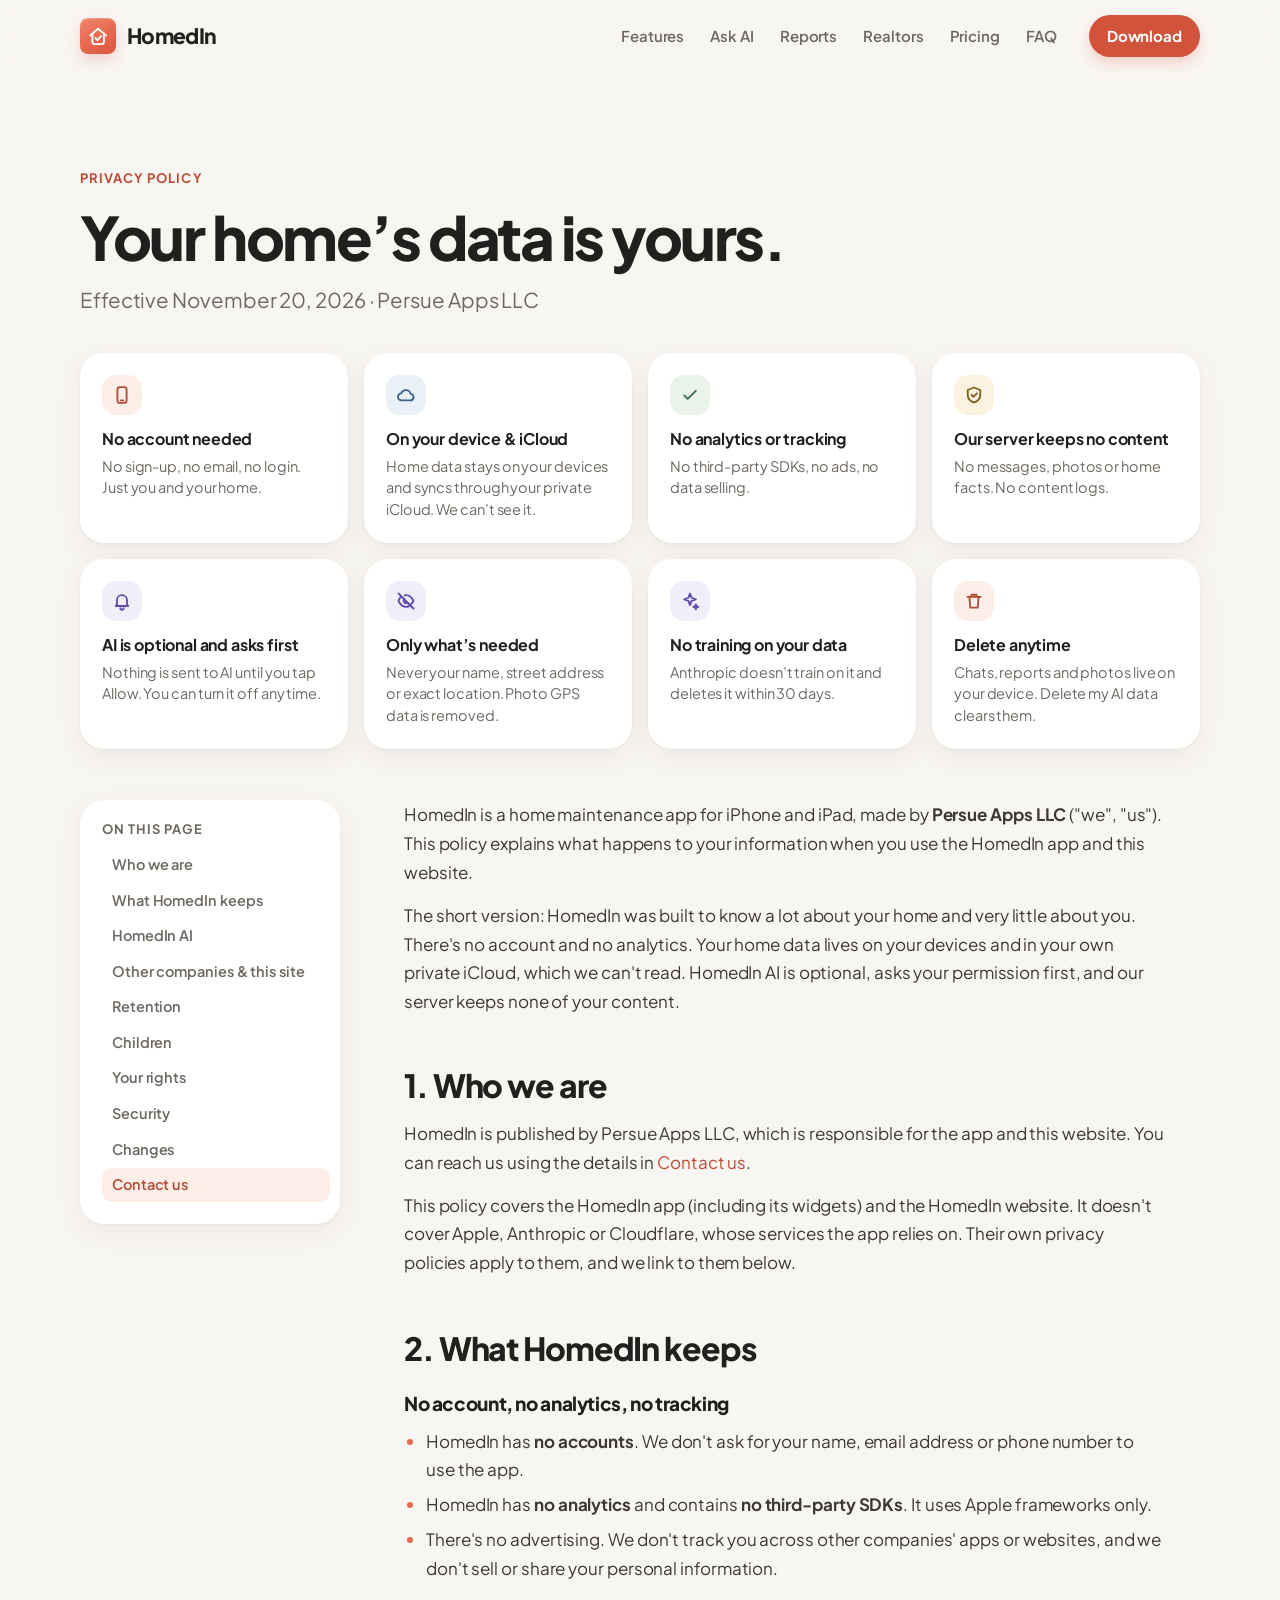
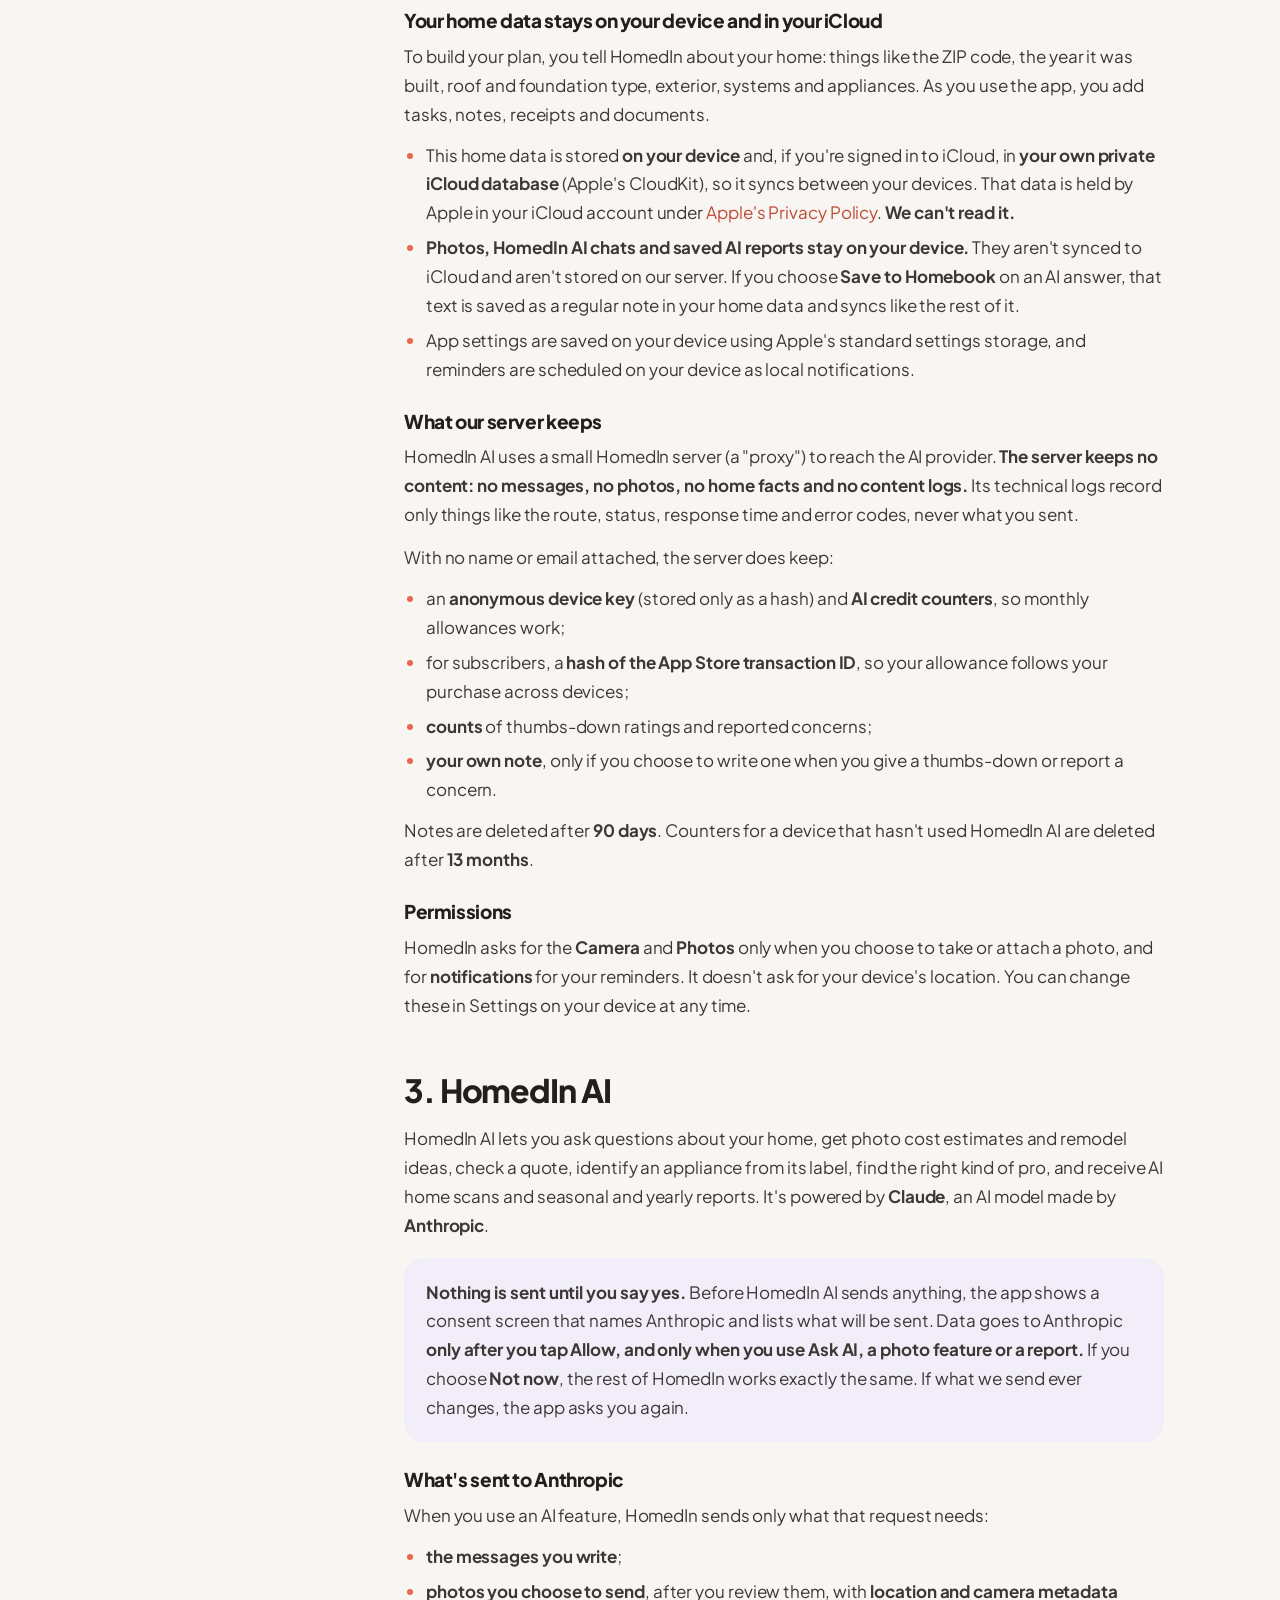
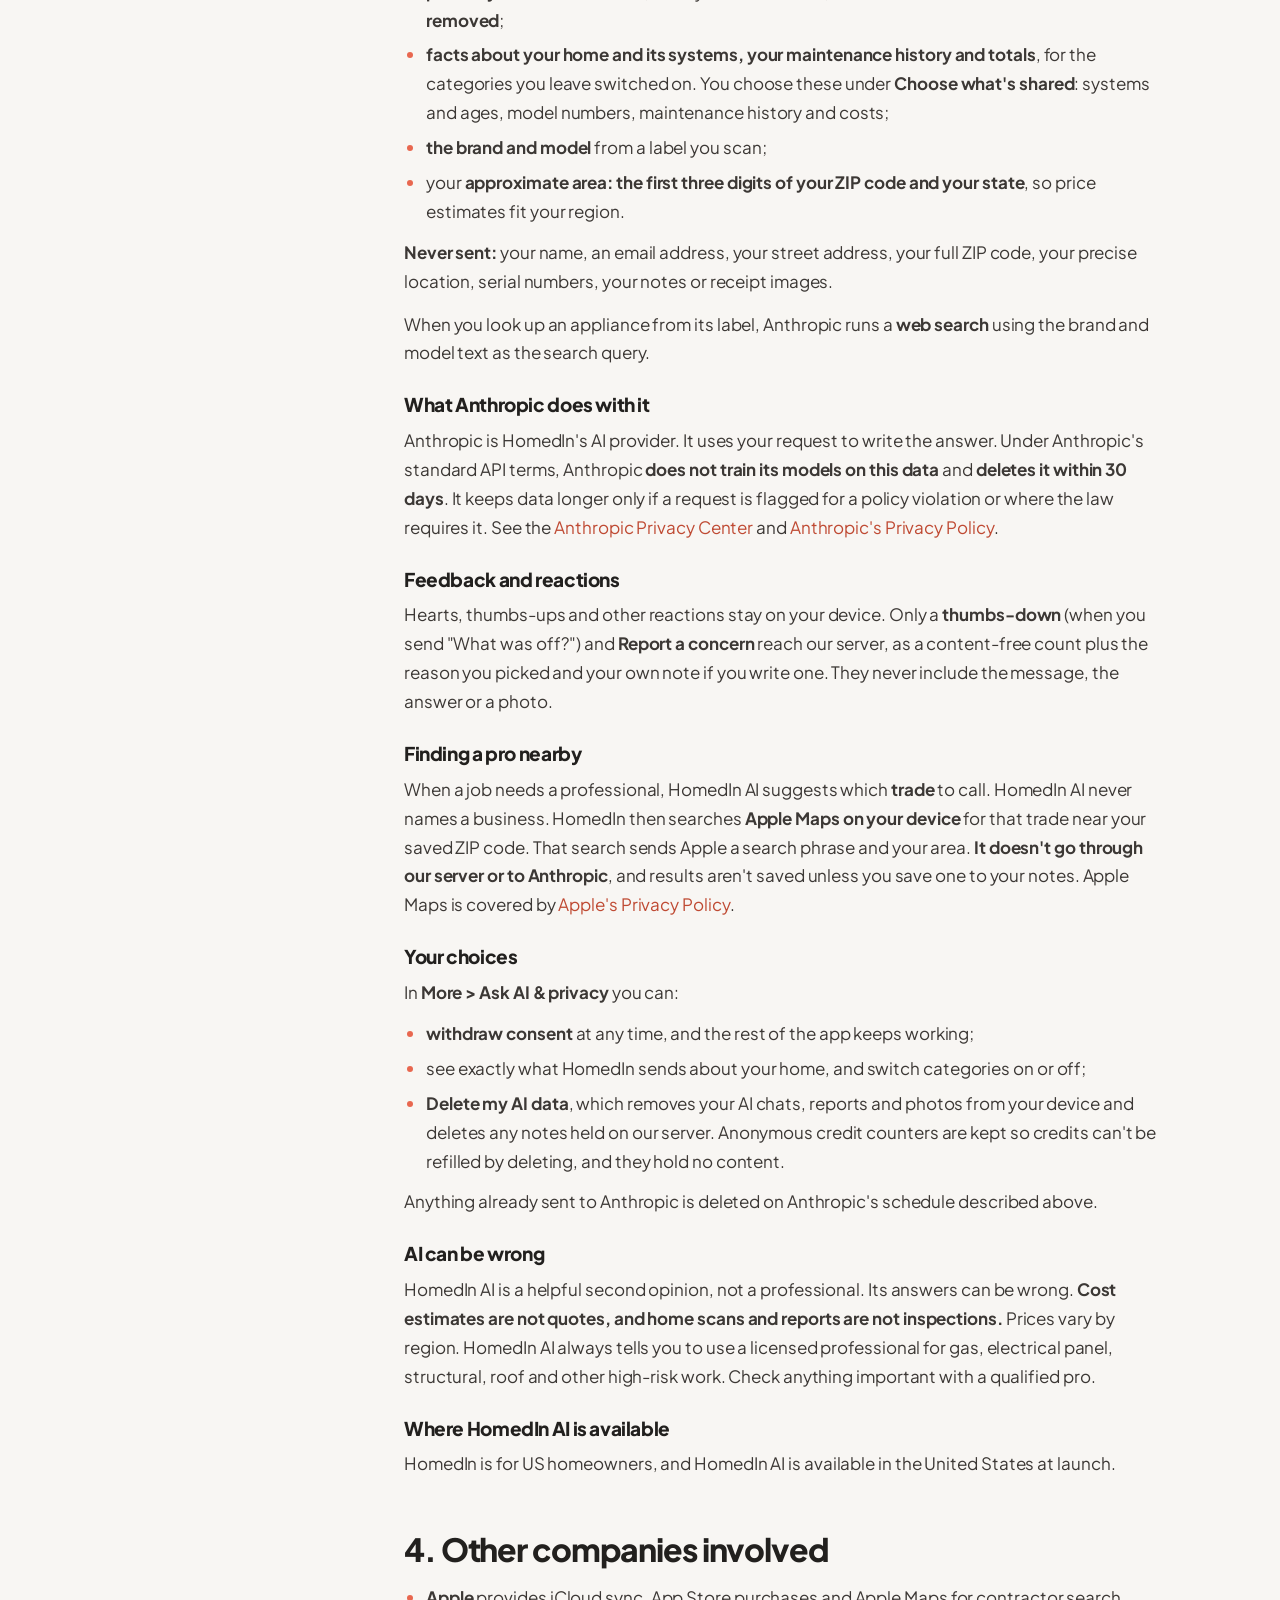
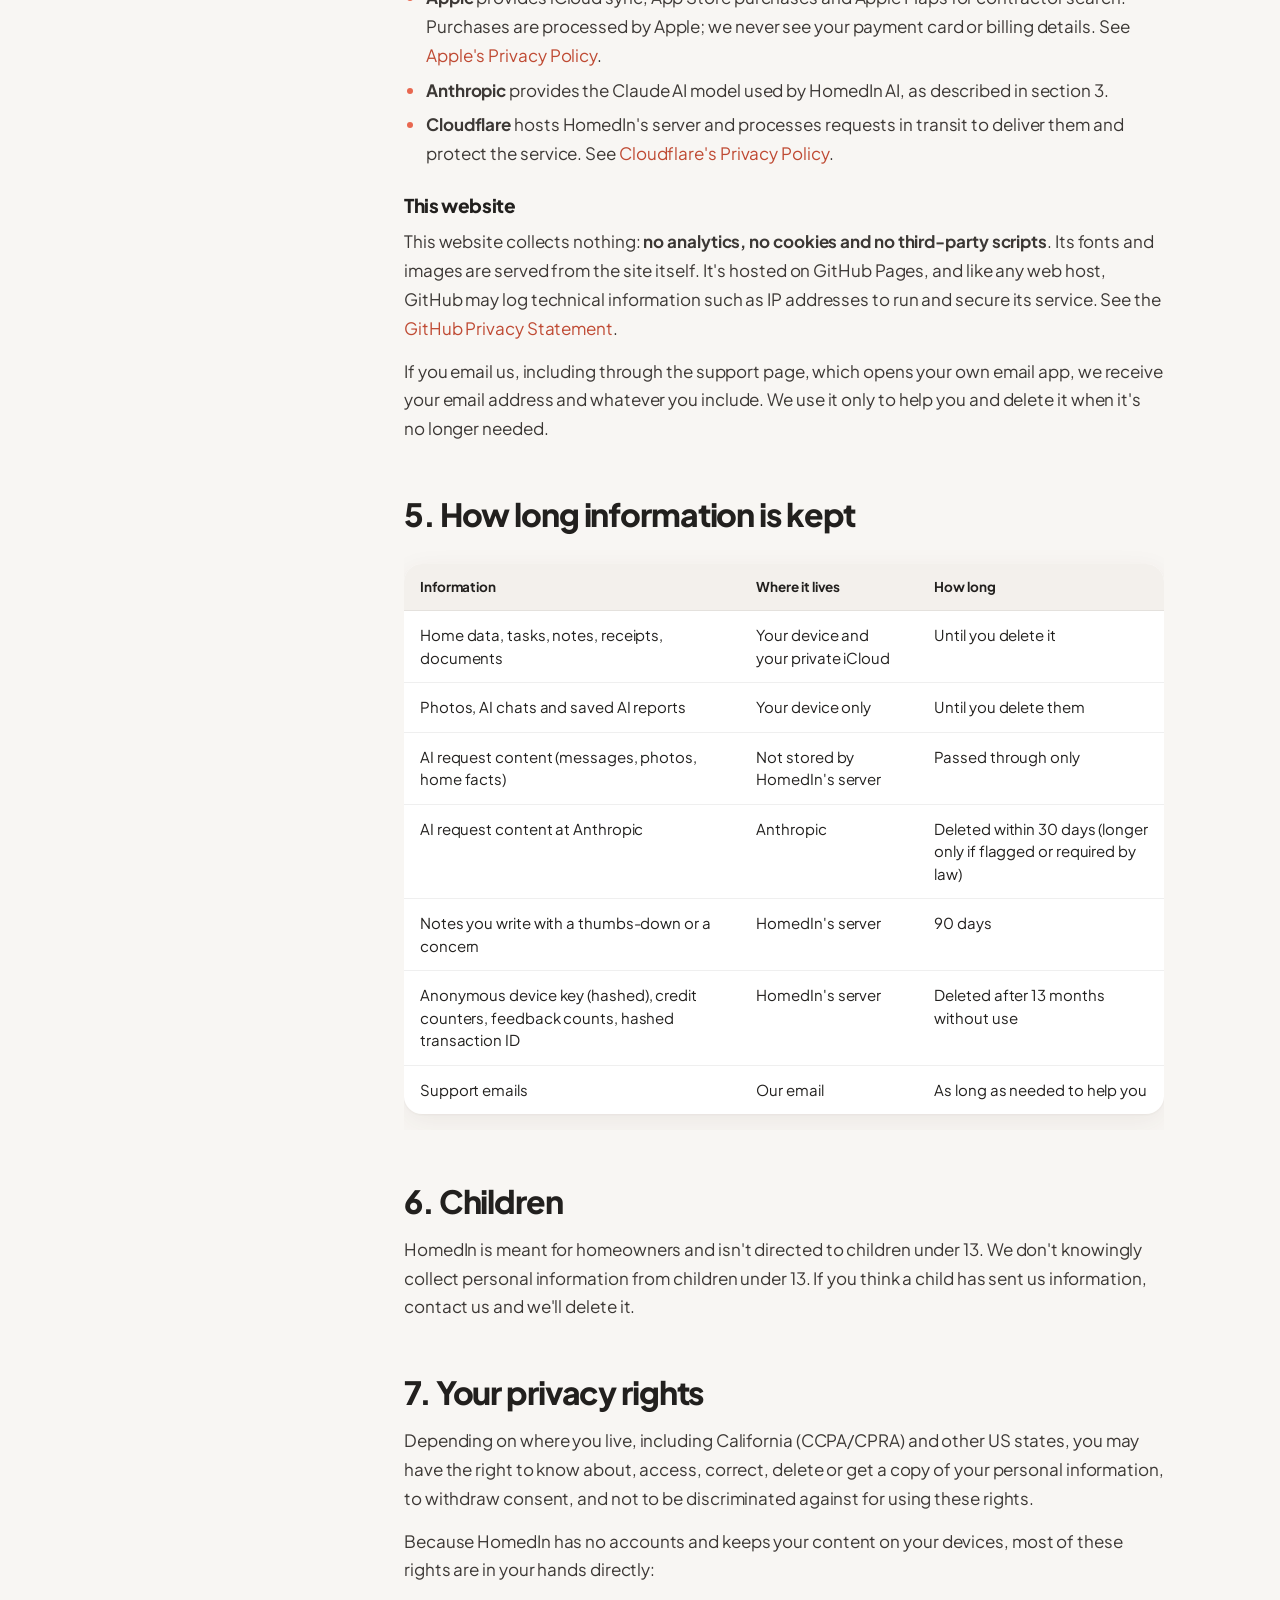
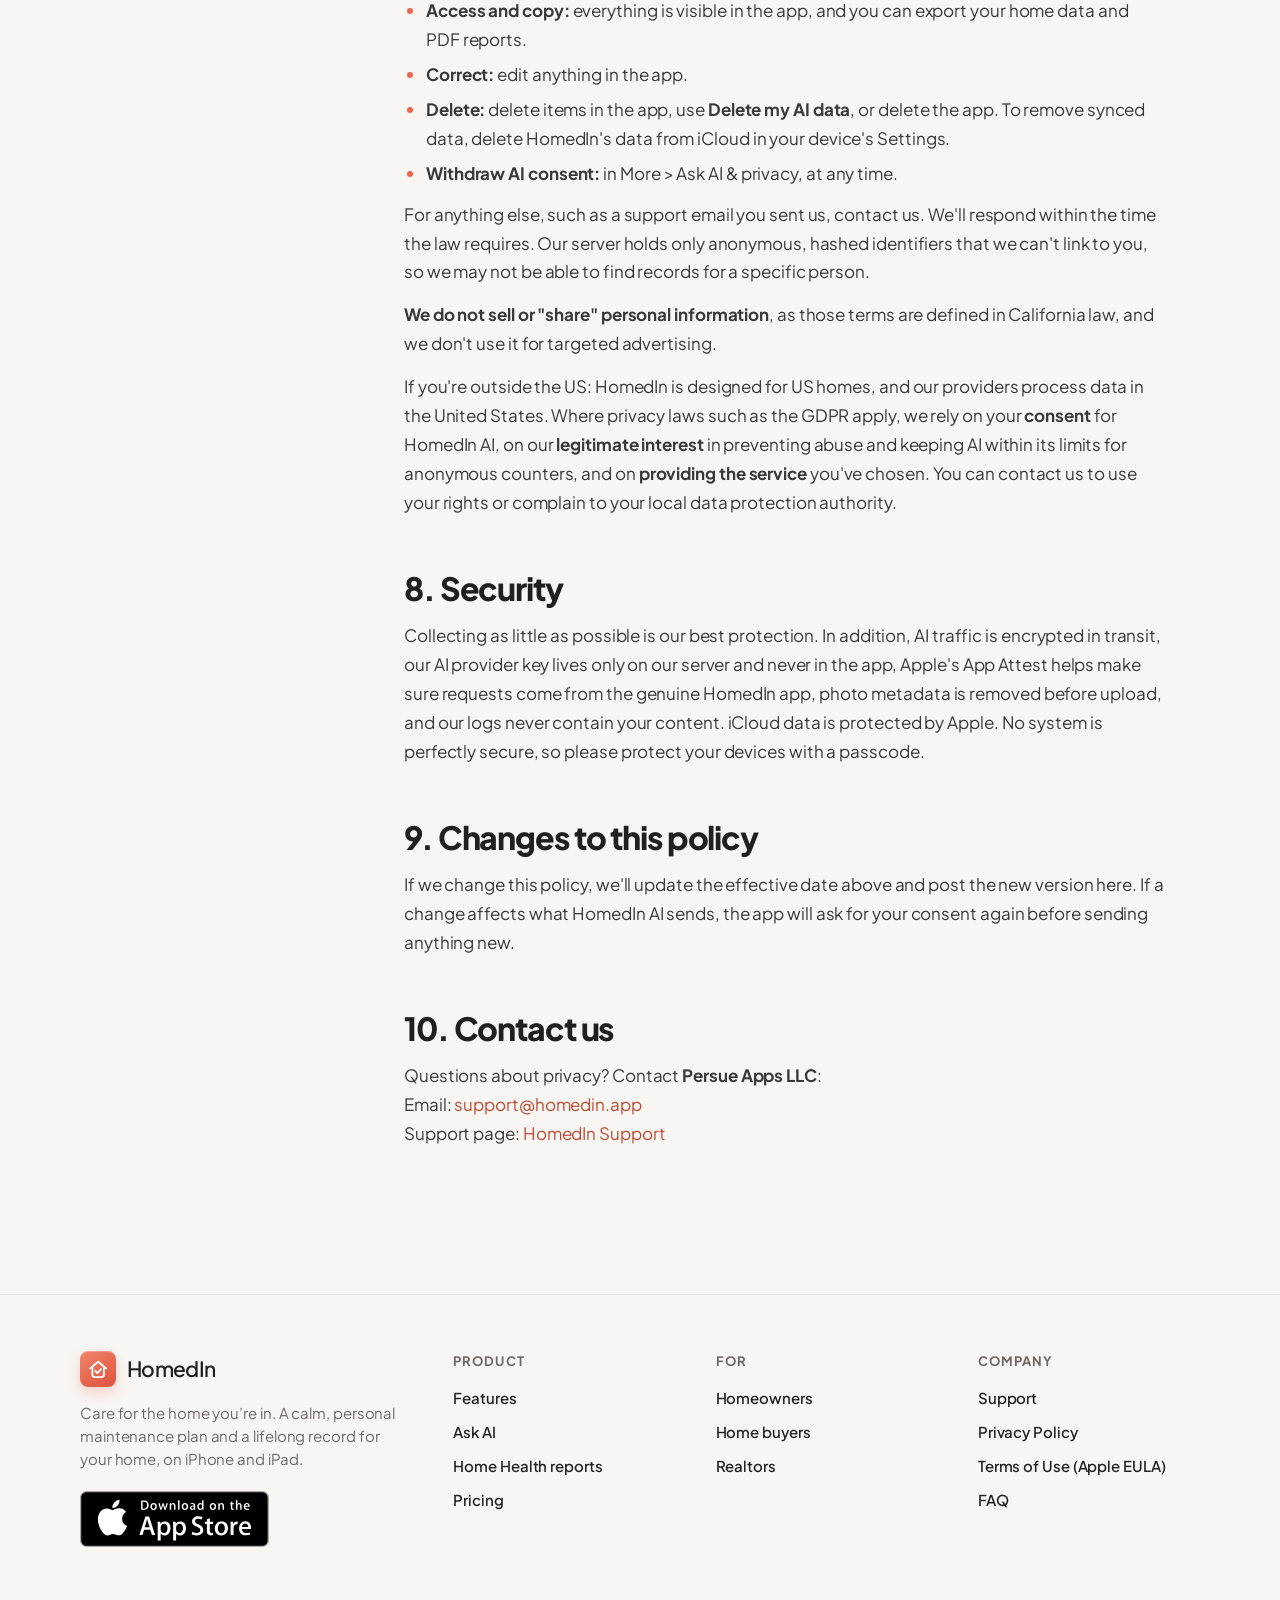
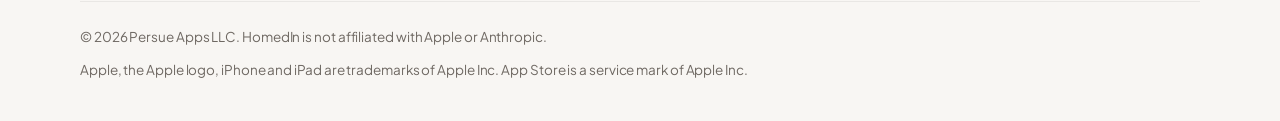
==== privacy.html @ 8551c562 "HomedIn marketing website: landing, realtors, support, privacy policy" ====
<!doctype html>
<html lang="en" class="no-js">
<head>
<meta charset="utf-8">
<meta name="viewport" content="width=device-width, initial-scale=1">
<title>Privacy Policy · HomedIn</title>
<meta name="description" content="How HomedIn handles your data: no account, no ads or tracking, home data on your device and your private iCloud, and an optional AI assistant that asks first.">
<link rel="canonical" href="https://ncorse-create.github.io/homedin-website/privacy.html">
<meta name="theme-color" content="#F8F6F3">
<meta name="apple-itunes-app" content="app-id=6762814321">
<meta property="og:type" content="website">
<meta property="og:site_name" content="HomedIn">
<meta property="og:title" content="Privacy Policy · HomedIn">
<meta property="og:description" content="How HomedIn handles your data: no account, no ads or tracking, home data on your device and your private iCloud, and an optional AI assistant that asks first.">
<meta property="og:url" content="https://ncorse-create.github.io/homedin-website/privacy.html">
<meta property="og:image" content="https://ncorse-create.github.io/homedin-website/assets/img/og-image.png">
<meta property="og:image:width" content="1200">
<meta property="og:image:height" content="630">
<meta property="og:image:alt" content="HomedIn app screens on iPhone next to a warm brick home">
<meta name="twitter:card" content="summary_large_image">
<meta name="twitter:title" content="Privacy Policy · HomedIn">
<meta name="twitter:description" content="How HomedIn handles your data: no account, no ads or tracking, home data on your device and your private iCloud, and an optional AI assistant that asks first.">
<meta name="twitter:image" content="https://ncorse-create.github.io/homedin-website/assets/img/og-image.png">
<link rel="icon" href="assets/img/favicon.svg" type="image/svg+xml">
<link rel="icon" href="assets/img/favicon-32.png" sizes="32x32" type="image/png">
<link rel="apple-touch-icon" href="assets/img/apple-touch-icon.png">
<link rel="preload" href="assets/fonts/PlusJakartaSans-var.woff2" as="font" type="font/woff2" crossorigin>
<link rel="stylesheet" href="assets/css/site.css">

</head>
<body>
<a class="skip" href="#main">Skip to content</a>
<header class="nav">
  <div class="wrap">
    <a class="brand" href="index.html" aria-label="HomedIn home"><span class="appicon"><svg viewBox="0 0 24 24" fill="none" stroke="currentColor" stroke-width="2" stroke-linecap="round" stroke-linejoin="round" aria-hidden="true"><path d="M3.5 11.2L12 4l8.5 7.2"/><path d="M5.8 9.4V18a2.5 2.5 0 0 0 2.5 2.5h7.4a2.5 2.5 0 0 0 2.5-2.5V9.4"/><path d="M9 14l2.2 2.2L15.2 12"/></svg></span>HomedIn</a>
    <ul class="nav-links" id="nav-links"><li><a href="index.html#features">Features</a></li><li><a href="index.html#ai">Ask AI</a></li><li><a href="index.html#reports">Reports</a></li><li><a href="realtors.html">Realtors</a></li><li><a href="index.html#pricing">Pricing</a></li><li><a href="index.html#faq">FAQ</a></li></ul>
    <a class="btn sm" href="https://apps.apple.com/us/app/homedin/id6762814321" data-appstore>Download</a>
    <button class="menu-btn" aria-label="Open menu" aria-expanded="false" aria-controls="nav-links"><svg width="22" height="22" viewBox="0 0 24 24" fill="none" stroke="currentColor" stroke-width="2.2" stroke-linecap="round" stroke-linejoin="round" aria-hidden="true"><path d="M4 8h16M4 16h16"/></svg></button>
  </div>
</header>
<main id="main">
<!-- NOT LEGAL ADVICE: drafted from the app's source facts. Have a qualified attorney review this policy before publishing,
     and keep it in sync with the App Store privacy label, the in-app AI consent screen and PrivacyInfo.xcprivacy.
     A plain Markdown copy lives in PRIVACY-POLICY.md; this page is generated from it. -->
<section class="page-hero">
  <div class="wrap">
    <span class="eyebrow">Privacy Policy</span>
    <h1>Your home’s data is yours.</h1>
    <p class="lead">Effective November 20, 2026 · Persue Apps LLC</p>
    <div class="glance" aria-label="Privacy at a glance">
      <div class="g reveal"><div class="ic t-peach"><svg width="20" height="20" viewBox="0 0 24 24" fill="none" stroke="currentColor" stroke-width="2.2" stroke-linecap="round" stroke-linejoin="round" aria-hidden="true"><rect x="6.5" y="2.5" width="11" height="19" rx="3"/><path d="M10.5 18.5h3"/></svg></div><b>No account needed</b><span>No sign-up, no email, no login. Just you and your home.</span></div>
      <div class="g reveal"><div class="ic t-sky"><svg width="20" height="20" viewBox="0 0 24 24" fill="none" stroke="currentColor" stroke-width="2.2" stroke-linecap="round" stroke-linejoin="round" aria-hidden="true"><path d="M7 18.5h10a4 4 0 0 0 .6-7.95A6 6 0 0 0 6.2 10 4.25 4.25 0 0 0 7 18.5z"/></svg></div><b>On your device &amp; iCloud</b><span>Home data stays on your devices and syncs through your private iCloud. We can’t see it.</span></div>
      <div class="g reveal"><div class="ic t-sage"><svg width="20" height="20" viewBox="0 0 24 24" fill="none" stroke="currentColor" stroke-width="2.2" stroke-linecap="round" stroke-linejoin="round" aria-hidden="true"><path d="M5 12.5l4.2 4.2L19 7"/></svg></div><b>No analytics or tracking</b><span>No third-party SDKs, no ads, no data selling.</span></div>
      <div class="g reveal"><div class="ic t-butter"><svg width="20" height="20" viewBox="0 0 24 24" fill="none" stroke="currentColor" stroke-width="2.2" stroke-linecap="round" stroke-linejoin="round" aria-hidden="true"><path d="M12 3l7.5 3v5.5c0 4.6-3.2 8.3-7.5 9.5-4.3-1.2-7.5-4.9-7.5-9.5V6z"/><path d="M9 12l2.2 2.2L15.5 10"/></svg></div><b>Our server keeps no content</b><span>No messages, photos or home facts. No content logs.</span></div>
      <div class="g reveal"><div class="ic t-iris"><svg width="20" height="20" viewBox="0 0 24 24" fill="none" stroke="currentColor" stroke-width="2.2" stroke-linecap="round" stroke-linejoin="round" aria-hidden="true"><path d="M6 16V11a6 6 0 0 1 12 0v5l1.5 2h-15z"/><path d="M10 20.5a2 2 0 0 0 4 0"/></svg></div><b>AI is optional and asks first</b><span>Nothing is sent to AI until you tap Allow. You can turn it off any time.</span></div>
      <div class="g reveal"><div class="ic t-iris"><svg width="20" height="20" viewBox="0 0 24 24" fill="none" stroke="currentColor" stroke-width="2.2" stroke-linecap="round" stroke-linejoin="round" aria-hidden="true"><path d="M3 3l18 18"/><path d="M10.6 5.1A10 10 0 0 1 12 5c5.5 0 9 7 9 7a16 16 0 0 1-3.2 4.1M6.6 6.6C4.1 8.2 3 12 3 12s3.5 7 9 7a9 9 0 0 0 4.4-1.1"/><path d="M9.9 9.9a3 3 0 0 0 4.2 4.2"/></svg></div><b>Only what’s needed</b><span>Never your name, street address or exact location. Photo GPS data is removed.</span></div>
      <div class="g reveal"><div class="ic t-iris"><svg width="20" height="20" viewBox="0 0 24 24" fill="none" stroke="currentColor" stroke-width="2.2" stroke-linecap="round" stroke-linejoin="round" aria-hidden="true"><path d="M12 3l1.9 5.1L19 10l-5.1 1.9L12 17l-1.9-5.1L5 10l5.1-1.9z"/><path d="M19 16l.8 2.2L22 19l-2.2.8L19 22l-.8-2.2L16 19l2.2-.8z"/></svg></div><b>No training on your data</b><span>Anthropic doesn’t train on it and deletes it within 30 days.</span></div>
      <div class="g reveal"><div class="ic t-peach"><svg width="20" height="20" viewBox="0 0 24 24" fill="none" stroke="currentColor" stroke-width="2.2" stroke-linecap="round" stroke-linejoin="round" aria-hidden="true"><path d="M4 7h16M9 7V4.5h6V7M6.5 7l1 13h9l1-13"/></svg></div><b>Delete anytime</b><span>Chats, reports and photos live on your device. Delete my AI data clears them.</span></div>
    </div>
  </div>
</section>
<div class="wrap legal">
  <nav class="toc" aria-label="On this page"><h2>On this page</h2><ol><li><a href="#who">Who we are</a></li><li><a href="#keeps">What HomedIn keeps</a></li><li><a href="#ai">HomedIn AI</a></li><li><a href="#others">Other companies &amp; this site</a></li><li><a href="#retention">Retention</a></li><li><a href="#children">Children</a></li><li><a href="#rights">Your rights</a></li><li><a href="#security">Security</a></li><li><a href="#changes">Changes</a></li><li><a href="#contact">Contact us</a></li></ol></nav>
  <article class="prose">
    <!-- NOT LEGAL ADVICE. Drafted from the app's source facts: HOMEDIN-RELAUNCH-CHECKLIST.md, AI-FEATURE-PLAN.md (commit 0da64fd, section 13.6 "What the privacy policy must say") and PrivacyInfo.xcprivacy. Have it reviewed by a qualified attorney before publishing, and keep it identical in substance to the in-app consent text, the App Privacy answers and the privacy manifest. -->

<p>HomedIn is a home maintenance app for iPhone and iPad, made by <strong>Persue Apps LLC</strong> ("we", "us"). This policy explains what happens to your information when you use the HomedIn app and this website.</p>
<p>The short version: HomedIn was built to know a lot about your home and very little about you. There's no account and no analytics. Your home data lives on your devices and in your own private iCloud, which we can't read. HomedIn AI is optional, asks your permission first, and our server keeps none of your content.</p>
    <section id="who" aria-labelledby="who-h"><h2 id="who-h">1. Who we are</h2>
<p>HomedIn is published by Persue Apps LLC, which is responsible for the app and this website. You can reach us using the details in <a href="#contact">Contact us</a>.</p>
<p>This policy covers the HomedIn app (including its widgets) and the HomedIn website. It doesn't cover Apple, Anthropic or Cloudflare, whose services the app relies on. Their own privacy policies apply to them, and we link to them below.</p></section>
<section id="keeps" aria-labelledby="keeps-h"><h2 id="keeps-h">2. What HomedIn keeps</h2>
<h3>No account, no analytics, no tracking</h3>
<ul>
<li>HomedIn has <strong>no accounts</strong>. We don't ask for your name, email address or phone number to use the app.</li>
<li>HomedIn has <strong>no analytics</strong> and contains <strong>no third-party SDKs</strong>. It uses Apple frameworks only.</li>
<li>There's no advertising. We don't track you across other companies' apps or websites, and we don't sell or share your personal information.</li>
</ul>
<h3>Your home data stays on your device and in your iCloud</h3>
<p>To build your plan, you tell HomedIn about your home: things like the ZIP code, the year it was built, roof and foundation type, exterior, systems and appliances. As you use the app, you add tasks, notes, receipts and documents.</p>
<ul>
<li>This home data is stored <strong>on your device</strong> and, if you're signed in to iCloud, in <strong>your own private iCloud database</strong> (Apple's CloudKit), so it syncs between your devices. That data is held by Apple in your iCloud account under <a href="https://www.apple.com/legal/privacy/" rel="noopener">Apple's Privacy Policy</a>. <strong>We can't read it.</strong></li>
<li><strong>Photos, HomedIn AI chats and saved AI reports stay on your device.</strong> They aren't synced to iCloud and aren't stored on our server. If you choose <strong>Save to Homebook</strong> on an AI answer, that text is saved as a regular note in your home data and syncs like the rest of it.</li>
<li>App settings are saved on your device using Apple's standard settings storage, and reminders are scheduled on your device as local notifications.</li>
</ul>
<h3>What our server keeps</h3>
<p>HomedIn AI uses a small HomedIn server (a "proxy") to reach the AI provider. <strong>The server keeps no content: no messages, no photos, no home facts and no content logs.</strong> Its technical logs record only things like the route, status, response time and error codes, never what you sent.</p>
<p>With no name or email attached, the server does keep:</p>
<ul>
<li>an <strong>anonymous device key</strong> (stored only as a hash) and <strong>AI credit counters</strong>, so monthly allowances work;</li>
<li>for subscribers, a <strong>hash of the App Store transaction ID</strong>, so your allowance follows your purchase across devices;</li>
<li><strong>counts</strong> of thumbs-down ratings and reported concerns;</li>
<li><strong>your own note</strong>, only if you choose to write one when you give a thumbs-down or report a concern.</li>
</ul>
<p>Notes are deleted after <strong>90 days</strong>. Counters for a device that hasn't used HomedIn AI are deleted after <strong>13 months</strong>.</p>
<h3>Permissions</h3>
<p>HomedIn asks for the <strong>Camera</strong> and <strong>Photos</strong> only when you choose to take or attach a photo, and for <strong>notifications</strong> for your reminders. It doesn't ask for your device's location. You can change these in Settings on your device at any time.</p></section>
<section id="ai" aria-labelledby="ai-h"><h2 id="ai-h">3. HomedIn AI</h2>
<p>HomedIn AI lets you ask questions about your home, get photo cost estimates and remodel ideas, check a quote, identify an appliance from its label, find the right kind of pro, and receive AI home scans and seasonal and yearly reports. It's powered by <strong>Claude</strong>, an AI model made by <strong>Anthropic</strong>.</p>
<div class="callout iris">
<p><strong>Nothing is sent until you say yes.</strong> Before HomedIn AI sends anything, the app shows a consent screen that names Anthropic and lists what will be sent. Data goes to Anthropic <strong>only after you tap Allow, and only when you use Ask AI, a photo feature or a report.</strong> If you choose <strong>Not now</strong>, the rest of HomedIn works exactly the same. If what we send ever changes, the app asks you again.</p>
</div>
<h3>What's sent to Anthropic</h3>
<p>When you use an AI feature, HomedIn sends only what that request needs:</p>
<ul>
<li><strong>the messages you write</strong>;</li>
<li><strong>photos you choose to send</strong>, after you review them, with <strong>location and camera metadata removed</strong>;</li>
<li><strong>facts about your home and its systems, your maintenance history and totals</strong>, for the categories you leave switched on. You choose these under <strong>Choose what's shared</strong>: systems and ages, model numbers, maintenance history and costs;</li>
<li><strong>the brand and model</strong> from a label you scan;</li>
<li>your <strong>approximate area: the first three digits of your ZIP code and your state</strong>, so price estimates fit your region.</li>
</ul>
<p><strong>Never sent:</strong> your name, an email address, your street address, your full ZIP code, your precise location, serial numbers, your notes or receipt images.</p>
<p>When you look up an appliance from its label, Anthropic runs a <strong>web search</strong> using the brand and model text as the search query.</p>
<h3>What Anthropic does with it</h3>
<p>Anthropic is HomedIn's AI provider. It uses your request to write the answer. Under Anthropic's standard API terms, Anthropic <strong>does not train its models on this data</strong> and <strong>deletes it within 30 days</strong>. It keeps data longer only if a request is flagged for a policy violation or where the law requires it. See the <a href="https://privacy.claude.com/en/articles/7996866-how-long-do-you-store-my-organization-s-data" rel="noopener">Anthropic Privacy Center</a> and <a href="https://www.anthropic.com/legal/privacy" rel="noopener">Anthropic's Privacy Policy</a>.</p>
<!-- Verified Nov 20, 2026 on privacy.claude.com ("How long do you store my organization's data?", updated July 1, 2026): API inputs/outputs deleted within 30 days; up to 2 years if flagged for Usage Policy violations; API data not used for training. Re-check before each release. -->

<h3>Feedback and reactions</h3>
<p>Hearts, thumbs-ups and other reactions stay on your device. Only a <strong>thumbs-down</strong> (when you send "What was off?") and <strong>Report a concern</strong> reach our server, as a content-free count plus the reason you picked and your own note if you write one. They never include the message, the answer or a photo.</p>
<h3>Finding a pro nearby</h3>
<p>When a job needs a professional, HomedIn AI suggests which <strong>trade</strong> to call. HomedIn AI never names a business. HomedIn then searches <strong>Apple Maps on your device</strong> for that trade near your saved ZIP code. That search sends Apple a search phrase and your area. <strong>It doesn't go through our server or to Anthropic</strong>, and results aren't saved unless you save one to your notes. Apple Maps is covered by <a href="https://www.apple.com/legal/privacy/" rel="noopener">Apple's Privacy Policy</a>.</p>
<h3>Your choices</h3>
<p>In <strong>More &gt; Ask AI &amp; privacy</strong> you can:</p>
<ul>
<li><strong>withdraw consent</strong> at any time, and the rest of the app keeps working;</li>
<li>see exactly what HomedIn sends about your home, and switch categories on or off;</li>
<li><strong>Delete my AI data</strong>, which removes your AI chats, reports and photos from your device and deletes any notes held on our server. Anonymous credit counters are kept so credits can't be refilled by deleting, and they hold no content.</li>
</ul>
<p>Anything already sent to Anthropic is deleted on Anthropic's schedule described above.</p>
<h3>AI can be wrong</h3>
<p>HomedIn AI is a helpful second opinion, not a professional. Its answers can be wrong. <strong>Cost estimates are not quotes, and home scans and reports are not inspections.</strong> Prices vary by region. HomedIn AI always tells you to use a licensed professional for gas, electrical panel, structural, roof and other high-risk work. Check anything important with a qualified pro.</p>
<h3>Where HomedIn AI is available</h3>
<p>HomedIn is for US homeowners, and HomedIn AI is available in the United States at launch.</p></section>
<section id="others" aria-labelledby="others-h"><h2 id="others-h">4. Other companies involved</h2>
<ul>
<li><strong>Apple</strong> provides iCloud sync, App Store purchases and Apple Maps for contractor search. Purchases are processed by Apple; we never see your payment card or billing details. See <a href="https://www.apple.com/legal/privacy/" rel="noopener">Apple's Privacy Policy</a>.</li>
<li><strong>Anthropic</strong> provides the Claude AI model used by HomedIn AI, as described in section 3.</li>
<li><strong>Cloudflare</strong> hosts HomedIn's server and processes requests in transit to deliver them and protect the service. See <a href="https://www.cloudflare.com/privacypolicy/" rel="noopener">Cloudflare's Privacy Policy</a>.</li>
</ul>
<h3>This website</h3>
<p>This website collects nothing: <strong>no analytics, no cookies and no third-party scripts</strong>. Its fonts and images are served from the site itself. It's hosted on GitHub Pages, and like any web host, GitHub may log technical information such as IP addresses to run and secure its service. See the <a href="https://docs.github.com/en/site-policy/privacy-policies/github-general-privacy-statement" rel="noopener">GitHub Privacy Statement</a>. <!-- TODO(Noah): update this paragraph if the site moves to a custom domain or another host (plan open question 3). --></p>
<p>If you email us, including through the support page, which opens your own email app, we receive your email address and whatever you include. We use it only to help you and delete it when it's no longer needed. <!-- TODO(Noah): confirm the support-email retention period. --></p></section>
<section id="retention" aria-labelledby="retention-h"><h2 id="retention-h">5. How long information is kept</h2>
<div class="table-scroll"><table>
<thead>
<tr>
<th>Information</th>
<th>Where it lives</th>
<th>How long</th>
</tr>
</thead>
<tbody>
<tr>
<td>Home data, tasks, notes, receipts, documents</td>
<td>Your device and your private iCloud</td>
<td>Until you delete it</td>
</tr>
<tr>
<td>Photos, AI chats and saved AI reports</td>
<td>Your device only</td>
<td>Until you delete them</td>
</tr>
<tr>
<td>AI request content (messages, photos, home facts)</td>
<td>Not stored by HomedIn's server</td>
<td>Passed through only</td>
</tr>
<tr>
<td>AI request content at Anthropic</td>
<td>Anthropic</td>
<td>Deleted within 30 days (longer only if flagged or required by law)</td>
</tr>
<tr>
<td>Notes you write with a thumbs-down or a concern</td>
<td>HomedIn's server</td>
<td>90 days</td>
</tr>
<tr>
<td>Anonymous device key (hashed), credit counters, feedback counts, hashed transaction ID</td>
<td>HomedIn's server</td>
<td>Deleted after 13 months without use</td>
</tr>
<tr>
<td>Support emails</td>
<td>Our email</td>
<td>As long as needed to help you</td>
</tr>
</tbody>
</table></div></section>
<section id="children" aria-labelledby="children-h"><h2 id="children-h">6. Children</h2>
<p>HomedIn is meant for homeowners and isn't directed to children under 13. We don't knowingly collect personal information from children under 13. If you think a child has sent us information, contact us and we'll delete it.</p></section>
<section id="rights" aria-labelledby="rights-h"><h2 id="rights-h">7. Your privacy rights</h2>
<p>Depending on where you live, including California (CCPA/CPRA) and other US states, you may have the right to know about, access, correct, delete or get a copy of your personal information, to withdraw consent, and not to be discriminated against for using these rights.</p>
<p>Because HomedIn has no accounts and keeps your content on your devices, most of these rights are in your hands directly:</p>
<ul>
<li><strong>Access and copy:</strong> everything is visible in the app, and you can export your home data and PDF reports.</li>
<li><strong>Correct:</strong> edit anything in the app.</li>
<li><strong>Delete:</strong> delete items in the app, use <strong>Delete my AI data</strong>, or delete the app. To remove synced data, delete HomedIn's data from iCloud in your device's Settings.</li>
<li><strong>Withdraw AI consent:</strong> in More &gt; Ask AI &amp; privacy, at any time.</li>
</ul>
<p>For anything else, such as a support email you sent us, contact us. We'll respond within the time the law requires. Our server holds only anonymous, hashed identifiers that we can't link to you, so we may not be able to find records for a specific person.</p>
<p><strong>We do not sell or "share" personal information</strong>, as those terms are defined in California law, and we don't use it for targeted advertising.</p>
<p>If you're outside the US: HomedIn is designed for US homes, and our providers process data in the United States. Where privacy laws such as the GDPR apply, we rely on your <strong>consent</strong> for HomedIn AI, on our <strong>legitimate interest</strong> in preventing abuse and keeping AI within its limits for anonymous counters, and on <strong>providing the service</strong> you've chosen. You can contact us to use your rights or complain to your local data protection authority.</p></section>
<section id="security" aria-labelledby="security-h"><h2 id="security-h">8. Security</h2>
<p>Collecting as little as possible is our best protection. In addition, AI traffic is encrypted in transit, our AI provider key lives only on our server and never in the app, Apple's App Attest helps make sure requests come from the genuine HomedIn app, photo metadata is removed before upload, and our logs never contain your content. iCloud data is protected by Apple. No system is perfectly secure, so please protect your devices with a passcode.</p></section>
<section id="changes" aria-labelledby="changes-h"><h2 id="changes-h">9. Changes to this policy</h2>
<p>If we change this policy, we'll update the effective date above and post the new version here. If a change affects what HomedIn AI sends, the app will ask for your consent again before sending anything new.</p></section>
<section id="contact" aria-labelledby="contact-h"><h2 id="contact-h">10. Contact us</h2>
<p>Questions about privacy? Contact <strong>Persue Apps LLC</strong>:<br />
Email: <a href="mailto:support@homedin.app">support@homedin.app</a> <!-- TODO(Noah): PLACEHOLDER. The support email is still open (plan open question 2). Replace with your real address, here, in privacy.html (regenerate) and in support.html. --><br />
Support page: <a href="support.html">HomedIn Support</a></p>
<!-- TODO(Noah): add a mailing address for the LLC if you want one listed. --></section>

  </article>
</div>
</main>
<footer>
  <div class="wrap">
    <div class="foot">
      <div>
        <a class="brand" href="index.html"><span class="appicon"><svg viewBox="0 0 24 24" fill="none" stroke="currentColor" stroke-width="2" stroke-linecap="round" stroke-linejoin="round" aria-hidden="true"><path d="M3.5 11.2L12 4l8.5 7.2"/><path d="M5.8 9.4V18a2.5 2.5 0 0 0 2.5 2.5h7.4a2.5 2.5 0 0 0 2.5-2.5V9.4"/><path d="M9 14l2.2 2.2L15.2 12"/></svg></span>HomedIn</a>
        <p>Care for the home you’re in. A calm, personal maintenance plan and a lifelong record for your home, on iPhone and iPad.</p>
        <div style="margin-top:20px"><a class="badge-link " href="https://apps.apple.com/us/app/homedin/id6762814321" data-appstore aria-label="Download HomedIn on the App Store"><img src="assets/img/app-store-badge.svg" alt="Download on the App Store" width="168" height="56"></a></div>
      </div>
      <div><h5>Product</h5><ul>
        <li><a href="index.html#features">Features</a></li><li><a href="index.html#ai">Ask AI</a></li><li><a href="index.html#reports">Home Health reports</a></li><li><a href="index.html#pricing">Pricing</a></li></ul></div>
      <div><h5>For</h5><ul>
        <li><a href="index.html#who">Homeowners</a></li><li><a href="index.html#who">Home buyers</a></li><li><a href="realtors.html">Realtors</a></li></ul></div>
      <div><h5>Company</h5><ul>
        <li><a href="support.html">Support</a></li><li><a href="privacy.html">Privacy Policy</a></li><li><a href="https://www.apple.com/legal/internet-services/itunes/dev/stdeula/" rel="noopener">Terms of Use (Apple EULA)</a></li><li><a href="index.html#faq">FAQ</a></li></ul></div>
    </div>
    <div class="foot-bottom">
      <span>© <span id="year">2026</span> Persue Apps LLC. HomedIn is not affiliated with Apple or Anthropic.</span>
      <span>Apple, the Apple logo, iPhone and iPad are trademarks of Apple Inc. App Store is a service mark of Apple Inc.</span>
    </div>
  </div>
</footer>
<script src="assets/js/site.js" defer></script>
</body>
</html>
---- assets/css/site.css ----
/* HomedIn marketing site · Direction C "Soft & calm"
   Tokens mirror design/final/src/styles.css (the approved app design system). */
@font-face{font-family:"Plus Jakarta Sans";src:url(../fonts/PlusJakartaSans-var.woff2) format("woff2");font-weight:200 800;font-display:swap}
:root{
  --bg:#F8F6F3;--bg2:#F3F0EC;--card:#FFFFFF;--ink:#22201E;--ink2:#6E6862;--ink3:#8A837C;
  --hair:rgba(34,32,30,.07);--line:rgba(34,32,30,.10);
  --coral:#E8674F;--coralD:#D4553E;--coralBtn:#D2533C;--coralText:#BF4A33;--coralGlow:rgba(232,103,79,.28);
  --peach:#FDEEE8;--peachI:#B04D37;--sage:#E9F2EB;--sageI:#3F6B4E;--sky:#E9F0F8;--skyI:#3F6286;--butter:#FBF3DF;--butterI:#7E5F20;
  --iris:#7461BE;--irisD:#5F4DA6;--irisTint:#F1EEFA;--irisTint2:#E6E0F6;--irisGlow:rgba(116,97,190,.28);
  --shadow:0 8px 28px rgba(80,55,40,.07),0 1px 3px rgba(80,55,40,.05);
  --shadowL:0 24px 60px rgba(80,55,40,.14),0 4px 12px rgba(80,55,40,.06);
  --r-lg:32px;--r-md:24px;--r-sm:16px;
  --max:1200px;--pad:clamp(20px,4vw,40px);
}
*{box-sizing:border-box}
html{scroll-behavior:smooth;-webkit-text-size-adjust:100%}
@media (prefers-reduced-motion:reduce){html{scroll-behavior:auto}}
body{margin:0;font-family:"Plus Jakarta Sans",system-ui,-apple-system,"Segoe UI",sans-serif;color:var(--ink);background:var(--bg);-webkit-font-smoothing:antialiased;font-size:17px;line-height:1.6;letter-spacing:-.005em}
img{max-width:100%;display:block}
a{color:var(--coralText);text-decoration:none}
a:hover{text-decoration:underline;text-underline-offset:3px}
:focus-visible{outline:3px solid var(--iris);outline-offset:3px;border-radius:8px}
.skip{position:absolute;left:-999px;top:12px;background:var(--ink);color:#fff;padding:10px 16px;border-radius:12px;z-index:200}
.skip:focus{left:12px}
.wrap{max-width:var(--max);margin:0 auto;padding:0 var(--pad)}
.sr{position:absolute!important;width:1px;height:1px;overflow:hidden;clip:rect(0 0 0 0);white-space:nowrap}

/* type */
h1,h2,h3,h4{margin:0;font-weight:780;letter-spacing:-.03em;line-height:1.08;color:var(--ink)}
h1{font-size:clamp(42px,6.2vw,76px);letter-spacing:-.04em;line-height:1.02}
h2{font-size:clamp(32px,4.2vw,52px);letter-spacing:-.035em}
h3{font-size:clamp(21px,2vw,25px);letter-spacing:-.02em;line-height:1.2}
h4{font-size:18px;letter-spacing:-.015em;font-weight:720;line-height:1.3}
p{margin:0}
.lead{font-size:clamp(18px,1.6vw,21px);color:var(--ink2);line-height:1.55;max-width:38em}
.muted{color:var(--ink2)}
.eyebrow{display:inline-flex;align-items:center;gap:8px;font-size:13px;font-weight:700;letter-spacing:.08em;text-transform:uppercase;color:var(--coralText)}
.eyebrow.iris{color:var(--irisD)}
.accent{color:var(--coral)}
.accent-iris{color:var(--iris)}

/* chips & buttons */
.chip{display:inline-flex;align-items:center;gap:8px;height:34px;padding:0 14px;border-radius:17px;font-size:14px;font-weight:650;white-space:nowrap}
.chip.peach{background:var(--peach);color:var(--peachI)}.chip.sage{background:var(--sage);color:var(--sageI)}.chip.sky{background:var(--sky);color:var(--skyI)}.chip.butter{background:var(--butter);color:var(--butterI)}.chip.iris{background:var(--irisTint);color:var(--irisD)}
.chip.white{background:var(--card);color:var(--ink);box-shadow:0 0 0 1px var(--line)}
.dot{width:8px;height:8px;border-radius:50%;background:currentColor;flex:none}
.btn{display:inline-flex;align-items:center;justify-content:center;gap:10px;height:54px;padding:0 26px;border-radius:27px;background:var(--coralBtn);color:#fff;font-weight:700;font-size:16.5px;box-shadow:0 10px 24px var(--coralGlow);border:0;cursor:pointer;font-family:inherit;transition:transform .2s ease,box-shadow .2s ease,background .2s}
.btn:hover{text-decoration:none;background:#C64C35;transform:translateY(-1px);box-shadow:0 14px 30px var(--coralGlow)}
.btn.sec{background:var(--card);color:var(--ink);box-shadow:0 0 0 1px var(--line)}
.btn.sec:hover{background:#fff;box-shadow:0 0 0 1px var(--line),var(--shadow)}
.btn.iris{background:var(--iris);box-shadow:0 10px 24px var(--irisGlow)}.btn.iris:hover{background:var(--irisD)}
.btn.sm{height:42px;padding:0 18px;font-size:15px;border-radius:21px;box-shadow:0 6px 14px var(--coralGlow)}
.badge-link{display:inline-block;border-radius:12px;transition:transform .2s ease}
.badge-link:hover{transform:translateY(-2px)}
.badge-link img{height:56px;width:auto}
.cta-row{display:flex;flex-wrap:wrap;align-items:center;gap:14px 18px}

/* nav */
.nav{position:sticky;top:0;z-index:100;background:rgba(248,246,243,.82);backdrop-filter:saturate(1.4) blur(18px);-webkit-backdrop-filter:saturate(1.4) blur(18px);border-bottom:1px solid transparent;transition:border-color .3s,box-shadow .3s}
.nav.scrolled{border-bottom-color:var(--hair);box-shadow:0 6px 24px rgba(80,55,40,.05)}
.nav .wrap{display:flex;align-items:center;height:72px;gap:28px}
.brand{display:flex;align-items:center;gap:11px;font-weight:780;font-size:21px;letter-spacing:-.03em;color:var(--ink)}
.brand:hover{text-decoration:none}
.appicon{width:36px;height:36px;border-radius:22.5%;background:linear-gradient(150deg,#F08770 0%,#E8674F 55%,#DA5640 100%);display:flex;align-items:center;justify-content:center;color:#fff;box-shadow:inset 0 1px 0 rgba(255,255,255,.25),0 6px 14px rgba(232,103,79,.25);flex:none}
.appicon svg{width:62%;height:62%}
.nav-links{display:flex;gap:26px;margin-left:auto;list-style:none;padding:0;margin-top:0;margin-bottom:0}
.nav-links a{color:var(--ink2);font-weight:600;font-size:15px}
.nav-links a:hover{color:var(--ink);text-decoration:none}
.nav .btn{margin-left:4px}
.menu-btn{display:none;margin-left:auto;width:44px;height:44px;border-radius:22px;border:0;background:var(--card);box-shadow:0 0 0 1px var(--line);cursor:pointer;align-items:center;justify-content:center;color:var(--ink)}
@media (max-width:960px){
  .nav-links{display:none;position:absolute;top:72px;left:0;right:0;flex-direction:column;gap:0;background:var(--bg);padding:8px var(--pad) 20px;border-bottom:1px solid var(--hair);box-shadow:0 20px 30px rgba(80,55,40,.08)}
  .nav-links.open{display:flex}
  .nav-links li a{display:block;padding:14px 0;font-size:18px;border-bottom:1px solid var(--hair)}
  .menu-btn{display:inline-flex}
  .nav .btn{display:none}
}

/* phone frame */
.phone{position:relative;width:var(--pw,300px);border-radius:calc(var(--pw,300px)*.165);padding:calc(var(--pw,300px)*.032);background:linear-gradient(145deg,#2c2927,#151312);box-shadow:0 0 0 1px rgba(255,255,255,.06) inset,0 40px 80px -20px rgba(60,35,20,.35),0 18px 36px -12px rgba(60,35,20,.25);flex:none}
.phone::after{content:"";position:absolute;inset:calc(var(--pw,300px)*.012);border-radius:calc(var(--pw,300px)*.152);box-shadow:0 0 0 1.5px rgba(255,255,255,.08);pointer-events:none}
.phone img{width:100%;height:auto;aspect-ratio:390/844;object-fit:cover;border-radius:calc(var(--pw,300px)*.135);background:var(--bg)}
.phone .island{position:absolute;top:calc(var(--pw,300px)*.058);left:50%;transform:translateX(-50%);width:29%;height:calc(var(--pw,300px)*.082);border-radius:999px;background:#0b0a0a;z-index:2}

/* sections */
section{position:relative}
.block{padding:clamp(80px,10vw,140px) 0}
.sec-head{max-width:760px;margin-bottom:clamp(40px,5vw,64px)}
.sec-head.center{margin-left:auto;margin-right:auto;text-align:center}
.sec-head.center .lead{margin-left:auto;margin-right:auto}
.sec-head h2{margin:14px 0 18px}

/* hero */
.hero{padding:clamp(40px,6vw,72px) 0 clamp(60px,8vw,110px);overflow:hidden}
.hero::before{content:"";position:absolute;inset:-20% -10% auto auto;width:900px;height:900px;background:radial-gradient(closest-side,#FDEEE8 0%,rgba(253,238,232,0) 70%);z-index:-1}
.hero .wrap{display:grid;grid-template-columns:1.05fr .95fr;gap:48px;align-items:center}
.hero h1{margin:20px 0 22px}
.hero .lead{margin-bottom:34px}
.hero-meta{display:flex;flex-wrap:wrap;gap:8px 18px;margin-top:26px;color:var(--ink2);font-size:14.5px;font-weight:550}
.hero-meta span{display:inline-flex;align-items:center;gap:8px}
.hero-meta svg{color:var(--sageI)}
.hero-art{position:relative;height:640px}
.hero-photo{position:absolute;right:0;top:40px;width:86%;height:540px;border-radius:40px;overflow:hidden;box-shadow:var(--shadowL)}
.hero-photo img{width:100%;height:100%;object-fit:cover}
.hero-photo::after{content:"";position:absolute;inset:0;background:linear-gradient(180deg,rgba(34,24,18,0) 50%,rgba(34,24,18,.25))}
.hero-art .phone{position:absolute;left:4%;top:0;--pw:292px;z-index:3}
.float{position:absolute;z-index:4;background:rgba(255,255,255,.94);backdrop-filter:blur(14px);border-radius:22px;box-shadow:var(--shadowL);padding:14px 16px;display:flex;align-items:center;gap:12px;font-size:14px}
.float b{display:block;font-size:15px;letter-spacing:-.01em}
.float small{color:var(--ink2);font-size:12.5px}
.f-score{right:4%;top:110px}
.ring{width:46px;height:46px;flex:none}
.f-ai{right:2%;bottom:46px;max-width:280px;flex-direction:column;align-items:stretch;gap:8px;padding:14px}
.bubble{border-radius:18px;padding:9px 13px;font-size:14px;line-height:1.35;font-weight:550}
.bubble.me{background:var(--coral);color:#fff;align-self:flex-end;border-bottom-right-radius:6px}
.bubble.ai{background:var(--irisTint);color:var(--ink);align-self:flex-start;border-bottom-left-radius:6px}
.tapback{position:absolute;top:-12px;right:-6px;width:30px;height:30px;border-radius:50%;background:#fff;box-shadow:0 4px 12px rgba(0,0,0,.12);display:flex;align-items:center;justify-content:center;font-size:15px}
.ai-avatar{width:22px;height:22px;border-radius:50%;background:var(--iris);display:inline-flex;align-items:center;justify-content:center;color:#fff;flex:none}
@media (max-width:1020px){
  .hero .wrap{grid-template-columns:1fr;gap:20px}
  .hero-copy{text-align:center}.hero .lead{margin-left:auto;margin-right:auto}
  .hero .cta-row,.hero-meta{justify-content:center}
  .hero-art{height:600px;max-width:560px;margin:0 auto;width:100%}
}
@media (max-width:560px){
  .hero-art{height:520px}
  .hero-photo{height:430px;width:92%;top:50px;border-radius:30px}
  .hero-art .phone{--pw:228px;left:0}
  .f-score{right:0;top:84px;padding:10px 12px}
  .f-ai{right:0;bottom:6px;max-width:220px}
  .bubble{font-size:13px}
}

/* trust strip */
.trust{padding:0 0 20px}
.trust-inner{background:var(--card);border-radius:28px;box-shadow:var(--shadow);display:grid;grid-template-columns:repeat(5,1fr);padding:8px}
.trust-item{padding:20px 22px;display:flex;flex-direction:column;gap:4px;border-right:1px solid var(--hair)}
.trust-item:last-child{border-right:0}
.trust-item b{font-size:16px;letter-spacing:-.015em;line-height:1.3}
.trust-item span{font-size:14px;color:var(--ink2);line-height:1.45}
@media (max-width:1020px){.trust-inner{grid-template-columns:repeat(2,1fr)}.trust-item{border-right:0;border-bottom:1px solid var(--hair)}.trust-item:last-child{grid-column:1/-1;border-bottom:0}}
@media (max-width:560px){.trust-inner{grid-template-columns:1fr}}

/* feature rows */
.feature{display:grid;grid-template-columns:minmax(0,1fr) minmax(0,1fr);gap:clamp(40px,6vw,96px);align-items:center}
.feature + .feature{margin-top:clamp(90px,11vw,150px)}
.feature.flip .f-art{order:2}
.f-art{position:relative;min-height:600px;display:flex;align-items:center;justify-content:center}
.f-art .blob{position:absolute;inset:6% 4%;border-radius:44px;overflow:hidden}
.f-art .blob img{width:100%;height:100%;object-fit:cover}
.f-art .blob.tint{background:var(--peach)}
.f-art .phones{position:relative;display:flex;gap:22px;align-items:center;z-index:1}
.f-art .phones .phone{--pw:250px}
.f-art .phones .phone:nth-child(2){transform:translateY(40px)}
.f-copy h2{margin:14px 0 18px}
.f-copy .lead{margin-bottom:28px}
.points{list-style:none;padding:0;margin:0;display:grid;gap:14px}
.points li{display:flex;gap:14px;align-items:flex-start}
.points .tick{width:30px;height:30px;border-radius:10px;flex:none;display:flex;align-items:center;justify-content:center;margin-top:1px}
.points b{display:block;font-size:16.5px;letter-spacing:-.01em;line-height:1.35}
.points span{font-size:15.5px;color:var(--ink2);line-height:1.5}
@media (max-width:960px){
  .feature{grid-template-columns:minmax(0,1fr)}
  .feature.flip .f-art{order:0}
  .f-art{min-height:auto;padding:36px 0 60px}
  .f-art .phones .phone{--pw:200px}
}
@media (max-width:480px){.f-art .phones{gap:12px}.f-art .phones .phone{--pw:166px}}

/* AI section */
.ai{background:linear-gradient(180deg,var(--bg) 0%,var(--irisTint) 14%,var(--irisTint) 86%,var(--bg) 100%)}
.ai-hero{display:grid;grid-template-columns:1fr 1fr;gap:clamp(40px,6vw,90px);align-items:center;margin-bottom:clamp(60px,7vw,100px)}
.ai-hero .phone{--pw:300px}
.ai-hero .f-art{min-height:640px}
.ai-hero .f-art::before{content:"";position:absolute;width:min(520px,100%);aspect-ratio:1;border-radius:50%;background:radial-gradient(closest-side,rgba(116,97,190,.22),rgba(116,97,190,0));z-index:0}
.ai-hero .phone{z-index:1}
.ai .float{z-index:2}
.f-tap{left:0;top:58%}
.f-tap .emo{display:flex;gap:6px}
.f-tap .emo span{width:34px;height:34px;border-radius:50%;display:flex;align-items:center;justify-content:center;background:var(--bg2);font-size:16px}
.f-tap .emo span.on{background:var(--irisTint2)}
.f-cost{right:0;bottom:120px}
.ai-grid{display:grid;grid-template-columns:repeat(4,1fr);gap:22px}
.ai-card{background:var(--card);border-radius:28px;box-shadow:var(--shadow);padding:26px 22px 0;overflow:hidden;display:flex;flex-direction:column;transition:transform .3s ease,box-shadow .3s ease}
.ai-card:hover{transform:translateY(-4px);box-shadow:var(--shadowL)}
.ai-card h3{font-size:20px;margin:12px 0 8px}
.ai-card p{font-size:15px;color:var(--ink2);line-height:1.5}
.ai-card .shot{margin-top:24px;flex:1;min-height:330px;max-height:420px;overflow:hidden;display:flex;justify-content:center}
.ai-card .shot .phone{--pw:228px;box-shadow:0 20px 40px -14px rgba(60,40,90,.35)}
.num-tag{width:30px;height:30px;border-radius:10px;background:var(--irisTint);color:var(--irisD);font-weight:780;font-size:14px;display:flex;align-items:center;justify-content:center}
.ai-note{margin-top:28px;font-size:14px;color:var(--ink2);text-align:center}
@media (max-width:1100px){.ai-grid{grid-template-columns:repeat(2,1fr)}}
@media (max-width:960px){.ai-hero{grid-template-columns:1fr}.ai-hero .f-art{min-height:600px}}
@media (max-width:620px){
  .ai-grid{grid-template-columns:none;grid-auto-flow:column;grid-auto-columns:82%;overflow-x:auto;scroll-snap-type:x mandatory;padding:6px var(--pad) 24px;margin:0 calc(var(--pad)*-1);scrollbar-width:none}
  .ai-grid::-webkit-scrollbar{display:none}
  .ai-card{scroll-snap-align:center}
  .ai-hero .phone{--pw:250px}.ai-hero .f-art{min-height:560px}
  .f-tap{left:0;top:90px}.f-cost{right:0;bottom:60px}
}
.soon{display:inline-flex;align-items:center;height:24px;padding:0 10px;border-radius:12px;background:var(--card);color:var(--irisD);font-size:12px;font-weight:700;letter-spacing:.02em;box-shadow:0 0 0 1px var(--irisTint2);vertical-align:middle}

/* reports */
.reports-stage{display:flex;justify-content:center;align-items:flex-end;gap:clamp(14px,3vw,40px);margin-top:10px}
.reports-stage .phone{--pw:280px}
.reports-stage .phone.mid{--pw:310px;transform:translateY(-30px)}
.report-points{display:grid;grid-template-columns:repeat(3,1fr);gap:22px;margin-top:64px}
.rp{background:var(--card);border-radius:24px;box-shadow:var(--shadow);padding:26px}
.rp h4{margin:14px 0 6px}
.rp p{font-size:15.5px;color:var(--ink2);line-height:1.5}
@media (max-width:960px){.reports-stage .phone{--pw:200px}.reports-stage .phone.mid{--pw:220px}.report-points{grid-template-columns:1fr}}
@media (max-width:620px){.reports-stage{gap:10px}.reports-stage .phone{--pw:112px;display:none}.reports-stage .phone.mid{--pw:260px;display:block;transform:none}}

/* audience */
.aud-grid{display:grid;grid-template-columns:repeat(3,1fr);gap:24px}
.aud{background:var(--card);border-radius:32px;box-shadow:var(--shadow);overflow:hidden;display:flex;flex-direction:column}
.aud .ph{height:230px;position:relative}
.aud .ph img{width:100%;height:100%;object-fit:cover}
.aud .ph .chip{position:absolute;left:18px;bottom:18px;background:rgba(255,255,255,.94);color:var(--ink)}
.aud .body{padding:28px 28px 30px;display:flex;flex-direction:column;flex:1}
.aud h3{margin-bottom:10px}
.aud p{color:var(--ink2);font-size:15.5px;line-height:1.55;margin-bottom:18px}
.aud ul{list-style:none;padding:0;margin:0 0 24px;display:grid;gap:10px}
.aud li{display:flex;gap:10px;font-size:15.5px;line-height:1.45;font-weight:550}
.aud li::before{content:"";width:8px;height:8px;border-radius:50%;background:var(--coral);flex:none;margin-top:8px}
.aud .more{margin-top:auto;font-weight:700;font-size:15.5px}
@media (max-width:1020px){.aud-grid{grid-template-columns:1fr;max-width:620px;margin:0 auto}}

/* steps */
.steps{display:grid;grid-template-columns:repeat(3,1fr);gap:24px;counter-reset:s}
.step{background:var(--card);border-radius:32px;box-shadow:var(--shadow);overflow:hidden;display:flex;flex-direction:column}
.step .txt{padding:30px 30px 0}
.step .n{width:40px;height:40px;border-radius:14px;background:var(--peach);color:var(--peachI);font-weight:800;display:flex;align-items:center;justify-content:center;margin-bottom:18px}
.step h3{margin-bottom:8px}
.step p{font-size:15.5px;color:var(--ink2);line-height:1.5}
.step .crop{margin-top:28px;height:300px;overflow:hidden;display:flex;justify-content:center;background:linear-gradient(180deg,var(--card),var(--bg2))}
.step .crop .phone{--pw:250px;margin-top:6px;box-shadow:0 20px 40px -18px rgba(60,35,20,.4)}
@media (max-width:960px){.steps{grid-template-columns:1fr;max-width:560px;margin:0 auto}}

/* pricing */
.pricing{background:var(--card)}
.bill-toggle{display:inline-flex;background:var(--bg2);border-radius:24px;padding:4px;margin-top:8px}
.bill-toggle button{border:0;background:none;font-family:inherit;font-size:15px;font-weight:650;color:var(--ink2);height:40px;padding:0 18px;border-radius:20px;cursor:pointer}
.bill-toggle button[aria-pressed="true"]{background:var(--card);color:var(--ink);box-shadow:0 2px 8px rgba(80,55,40,.12)}
.bill-toggle .save{color:var(--sageI);font-weight:700;margin-left:4px}
.plans{display:grid;grid-template-columns:repeat(3,1fr);gap:22px;align-items:stretch}
.plan{border-radius:32px;padding:34px 30px;background:var(--bg);display:flex;flex-direction:column;box-shadow:0 0 0 1px var(--hair)}
.plan.feat{background:linear-gradient(170deg,#fff 0%,var(--irisTint) 100%);box-shadow:0 0 0 2px var(--iris),var(--shadowL);position:relative}
.plan .tag{position:absolute;top:-14px;left:30px;background:var(--iris);color:#fff;font-size:12.5px;font-weight:700;letter-spacing:.04em;height:28px;padding:0 12px;border-radius:14px;display:flex;align-items:center}
.plan h3{font-size:22px}
.plan .desc{color:var(--ink2);font-size:15px;margin:6px 0 22px;min-height:48px;line-height:1.5}
.price{display:flex;align-items:baseline;gap:6px;margin-bottom:6px}
.price .amt{font-size:46px;font-weight:800;letter-spacing:-.04em;line-height:1}
.price .per{color:var(--ink2);font-weight:600}
.price-note{font-size:13.5px;color:var(--ink2);min-height:22px;margin-bottom:22px}
.plan ul{list-style:none;padding:0;margin:0 0 28px;display:grid;gap:11px}
.plan li{display:flex;gap:10px;font-size:15px;line-height:1.45}
.plan li svg{flex:none;margin-top:3px;color:var(--sageI)}
.plan.feat li svg{color:var(--iris)}
.plan .btn{margin-top:auto;width:100%}
.fine{font-size:13.5px;color:var(--ink2);text-align:center;margin-top:28px;max-width:720px;margin-left:auto;margin-right:auto;line-height:1.55}
@media (max-width:1020px){.plans{grid-template-columns:1fr;max-width:520px;margin:0 auto}.plan .desc{min-height:0}}

/* faq */
.faq-wrap{display:grid;grid-template-columns:.8fr 1.2fr;gap:clamp(40px,6vw,90px);align-items:start}
@media (min-width:961px){.faq-wrap>.sec-head{position:sticky;top:110px}}
.faq details{background:var(--card);border-radius:22px;box-shadow:var(--shadow);margin-bottom:12px;overflow:hidden}
.faq summary{list-style:none;cursor:pointer;padding:22px 26px;font-weight:700;font-size:17px;letter-spacing:-.01em;display:flex;justify-content:space-between;gap:18px;align-items:center}
.faq summary::-webkit-details-marker{display:none}
.faq summary::after{content:"";width:28px;height:28px;border-radius:14px;background:var(--bg2) url("data:image/svg+xml,%3Csvg xmlns='http://www.w3.org/2000/svg' width='14' height='14' viewBox='0 0 24 24' fill='none' stroke='%2322201E' stroke-width='2.4' stroke-linecap='round'%3E%3Cpath d='M12 5v14M5 12h14'/%3E%3C/svg%3E") center/14px no-repeat;flex:none;transition:transform .25s ease}
.faq details[open] summary::after{transform:rotate(45deg)}
.faq .ans{padding:0 26px 24px;color:var(--ink2);font-size:16px;line-height:1.6}
@media (max-width:960px){.faq-wrap{grid-template-columns:1fr}}

/* final cta */
.final{padding:0 0 clamp(60px,8vw,110px)}
.final-card{position:relative;border-radius:44px;overflow:hidden;min-height:520px;display:flex;align-items:center;color:#fff}
.final-card>img{position:absolute;inset:0;width:100%;height:100%;object-fit:cover}
.final-card::before{content:"";position:absolute;inset:0;background:linear-gradient(90deg,rgba(28,20,16,.82) 0%,rgba(28,20,16,.55) 50%,rgba(28,20,16,.1) 100%);z-index:1}
.final-card .inner{position:relative;z-index:2;padding:clamp(36px,6vw,80px);max-width:640px}
.final-card h2{color:#fff;margin:14px 0 18px}
.final-card p{color:rgba(255,255,255,.88);font-size:19px;margin-bottom:32px}
.final-card .eyebrow{color:#FFD3C7}
.final-card .appicon{width:64px;height:64px;border-radius:22.5%}

/* footer */
footer{border-top:1px solid var(--hair);padding:56px 0 40px;font-size:15px}
.foot{display:grid;grid-template-columns:1.5fr repeat(3,1fr);gap:40px}
.foot h5{margin:0 0 14px;font-size:13px;letter-spacing:.08em;text-transform:uppercase;color:var(--ink2);font-weight:700}
.foot ul{list-style:none;padding:0;margin:0;display:grid;gap:10px}
.foot a{color:var(--ink);font-weight:550}
.foot p{color:var(--ink2);margin-top:14px;max-width:320px;line-height:1.55}
.foot-bottom{display:flex;justify-content:space-between;flex-wrap:wrap;gap:12px;margin-top:48px;padding-top:24px;border-top:1px solid var(--hair);color:var(--ink2);font-size:13.5px}
@media (max-width:860px){.foot{grid-template-columns:1fr 1fr}.foot>div:first-child{grid-column:1/-1}}

/* reveal animations */
.reveal{opacity:0;transform:translateY(26px);transition:opacity .8s cubic-bezier(.2,.7,.2,1),transform .8s cubic-bezier(.2,.7,.2,1)}
.reveal.in{opacity:1;transform:none}
.reveal.d1{transition-delay:.08s}.reveal.d2{transition-delay:.16s}.reveal.d3{transition-delay:.24s}
@keyframes bob{0%,100%{transform:translateY(0)}50%{transform:translateY(-8px)}}
.bob{animation:bob 6s ease-in-out infinite}.bob.late{animation-delay:-3s}
@media (prefers-reduced-motion:reduce){
  .reveal{opacity:1;transform:none;transition:none}
  .bob{animation:none}
  .btn,.ai-card,.badge-link{transition:none}
}
.no-js .reveal{opacity:1;transform:none}

/* ===== subpages ===== */
.page-hero{padding:clamp(48px,7vw,96px) 0 clamp(32px,4vw,56px)}
.page-hero h1{font-size:clamp(38px,5vw,60px);margin:16px 0 18px}
.draft-flag{display:inline-flex;align-items:center;gap:8px;background:var(--butter);color:var(--butterI);font-weight:700;font-size:13.5px;border-radius:12px;padding:8px 14px}

/* privacy */
.glance{display:grid;grid-template-columns:repeat(4,1fr);gap:16px;margin-top:36px}
.glance .g{background:var(--card);border-radius:24px;box-shadow:var(--shadow);padding:22px}
.glance .g .ic{width:40px;height:40px;border-radius:14px;display:flex;align-items:center;justify-content:center;margin-bottom:14px}
.glance .g b{display:block;font-size:16px;letter-spacing:-.01em;line-height:1.3;margin-bottom:6px}
.glance .g span{font-size:14.5px;color:var(--ink2);line-height:1.5;display:block}
@media (max-width:1020px){.glance{grid-template-columns:repeat(2,1fr)}}
@media (max-width:520px){.glance{grid-template-columns:1fr 1fr;gap:10px}.glance .g{padding:16px;border-radius:20px}.glance .g .ic{width:34px;height:34px;margin-bottom:10px}.glance .g b{font-size:14.5px}.glance .g span{font-size:13px}}
.legal{display:grid;grid-template-columns:260px 1fr;gap:clamp(32px,5vw,72px);align-items:start;padding-bottom:100px}
.toc{position:sticky;top:96px;background:var(--card);border-radius:24px;box-shadow:var(--shadow);padding:22px 10px 22px 22px;max-height:calc(100vh - 120px);overflow:auto}
.toc h2{font-size:13px;letter-spacing:.08em;text-transform:uppercase;color:var(--ink2);margin-bottom:12px;font-weight:700}
.toc ol{list-style:none;padding:0;margin:0;display:grid;gap:2px;counter-reset:t}
.toc a{display:block;padding:7px 10px;border-radius:10px;color:var(--ink2);font-size:14.5px;font-weight:600;line-height:1.35}
.toc a:hover{background:var(--bg2);color:var(--ink);text-decoration:none}
.toc a.active{background:var(--peach);color:var(--peachI)}
.prose{max-width:760px;font-size:17px}
.prose section{scroll-margin-top:96px;padding-top:8px;margin-bottom:46px}
.prose h2{font-size:clamp(26px,2.6vw,32px);margin-bottom:16px}
.prose h3{font-size:19px;margin:26px 0 10px}
.prose p,.prose li{color:#3c3835;line-height:1.7}
.prose p+p{margin-top:14px}
.prose ul{padding-left:22px;margin:12px 0}
.prose li{margin:6px 0}
.prose li::marker{color:var(--coral)}
.prose .callout{background:var(--card);border-radius:20px;box-shadow:var(--shadow);padding:20px 22px;margin:18px 0}
.prose .callout.iris{background:var(--irisTint);box-shadow:none}
.prose .callout.peach{background:var(--peach);box-shadow:none}
.prose table{width:100%;border-collapse:separate;border-spacing:0;background:var(--card);border-radius:18px;box-shadow:var(--shadow);overflow:hidden;font-size:15px;margin:16px 0}
.prose th,.prose td{text-align:left;padding:13px 16px;border-bottom:1px solid var(--hair);vertical-align:top;line-height:1.5}
.prose th{background:var(--bg2);font-weight:700;font-size:13.5px;color:var(--ink)}
.prose tr:last-child td{border-bottom:0}
.table-scroll{overflow-x:auto;-webkit-overflow-scrolling:touch}
.ai-badge{display:inline-flex;align-items:center;gap:6px;height:26px;padding:0 10px;border-radius:13px;background:var(--irisTint);color:var(--irisD);font-size:12.5px;font-weight:700;vertical-align:middle;margin-left:8px;letter-spacing:0}
@media (max-width:960px){.legal{grid-template-columns:1fr}.toc{position:relative;top:0;max-height:none}}

/* support */
.support-grid{display:grid;grid-template-columns:1.1fr .9fr;gap:28px;padding-bottom:100px;align-items:start}
.form-card{background:var(--card);border-radius:32px;box-shadow:var(--shadow);padding:clamp(24px,4vw,40px)}
.field{display:flex;flex-direction:column;gap:8px;margin-bottom:18px}
.field label{font-weight:650;font-size:15px}
.field input,.field select,.field textarea{font-family:inherit;font-size:16px;color:var(--ink);background:var(--bg);border:1px solid var(--line);border-radius:16px;padding:14px 16px;outline:none;transition:border-color .2s,box-shadow .2s}
.field textarea{min-height:150px;resize:vertical}
.field input:focus,.field select:focus,.field textarea:focus{border-color:var(--coral);box-shadow:0 0 0 4px rgba(232,103,79,.15)}
.help-list{display:grid;gap:14px}
.help{background:var(--card);border-radius:24px;box-shadow:var(--shadow);padding:22px 24px}
.help h3{font-size:18px;margin-bottom:6px}
.help p{font-size:15px;color:var(--ink2);line-height:1.55}
@media (max-width:960px){.support-grid{grid-template-columns:1fr}}

/* realtors */
.r-hero .wrap{display:grid;grid-template-columns:1.1fr .9fr;gap:48px;align-items:center}
.r-hero .art{position:relative;height:560px}
.r-hero .art .photo{position:absolute;inset:30px 0 0 12%;border-radius:40px;overflow:hidden;box-shadow:var(--shadowL)}
.r-hero .art .photo img{width:100%;height:100%;object-fit:cover}
.r-hero .art .phone{position:absolute;left:0;top:0;--pw:256px;z-index:2}
.r-cards{display:grid;grid-template-columns:repeat(3,1fr);gap:22px}
.r-card{background:var(--card);border-radius:28px;box-shadow:var(--shadow);padding:30px}
.r-card .ic{width:44px;height:44px;border-radius:15px;display:flex;align-items:center;justify-content:center;margin-bottom:18px}
.r-card h3{font-size:21px;margin-bottom:10px}
.r-card p{color:var(--ink2);font-size:15.5px;line-height:1.55}
@media (max-width:1020px){.r-hero .wrap{grid-template-columns:1fr}.r-cards{grid-template-columns:1fr;max-width:560px;margin:0 auto}}
@media (max-width:560px){.r-hero .art{height:470px}.r-hero .art .phone{--pw:200px}}
.t-peach{background:var(--peach);color:var(--peachI)}.t-sage{background:var(--sage);color:var(--sageI)}.t-sky{background:var(--sky);color:var(--skyI)}.t-butter{background:var(--butter);color:var(--butterI)}.t-iris{background:var(--irisTint);color:var(--irisD)}
.sec-head.center .eyebrow{flex-wrap:wrap;justify-content:center}
.prose>section:first-of-type{margin-top:44px}
.pros{margin:24px -22px 0;padding:18px 18px 22px;background:var(--bg2);flex:1;display:flex;flex-direction:column;gap:10px}
.pros-head{display:flex;justify-content:space-between;align-items:center;gap:8px}
.chip.xs{height:26px;font-size:12px;padding:0 10px}
.pros-r{font-size:12px;color:var(--ink2);font-weight:600}
.pro-row{display:flex;align-items:center;gap:10px;background:var(--card);border-radius:16px;padding:10px 12px;box-shadow:0 2px 8px rgba(80,55,40,.05)}
.pro-ic{width:34px;height:34px;border-radius:11px;display:flex;align-items:center;justify-content:center;flex:none}
.pro-row b{display:block;font-size:13.5px;line-height:1.25}
.pro-row small{font-size:11.5px;color:var(--ink2)}
.pro-go{margin-left:auto;font-size:11.5px;font-weight:700;color:var(--coralText);white-space:nowrap}
.pros-note{font-size:11.5px!important;line-height:1.45!important;margin-top:4px}
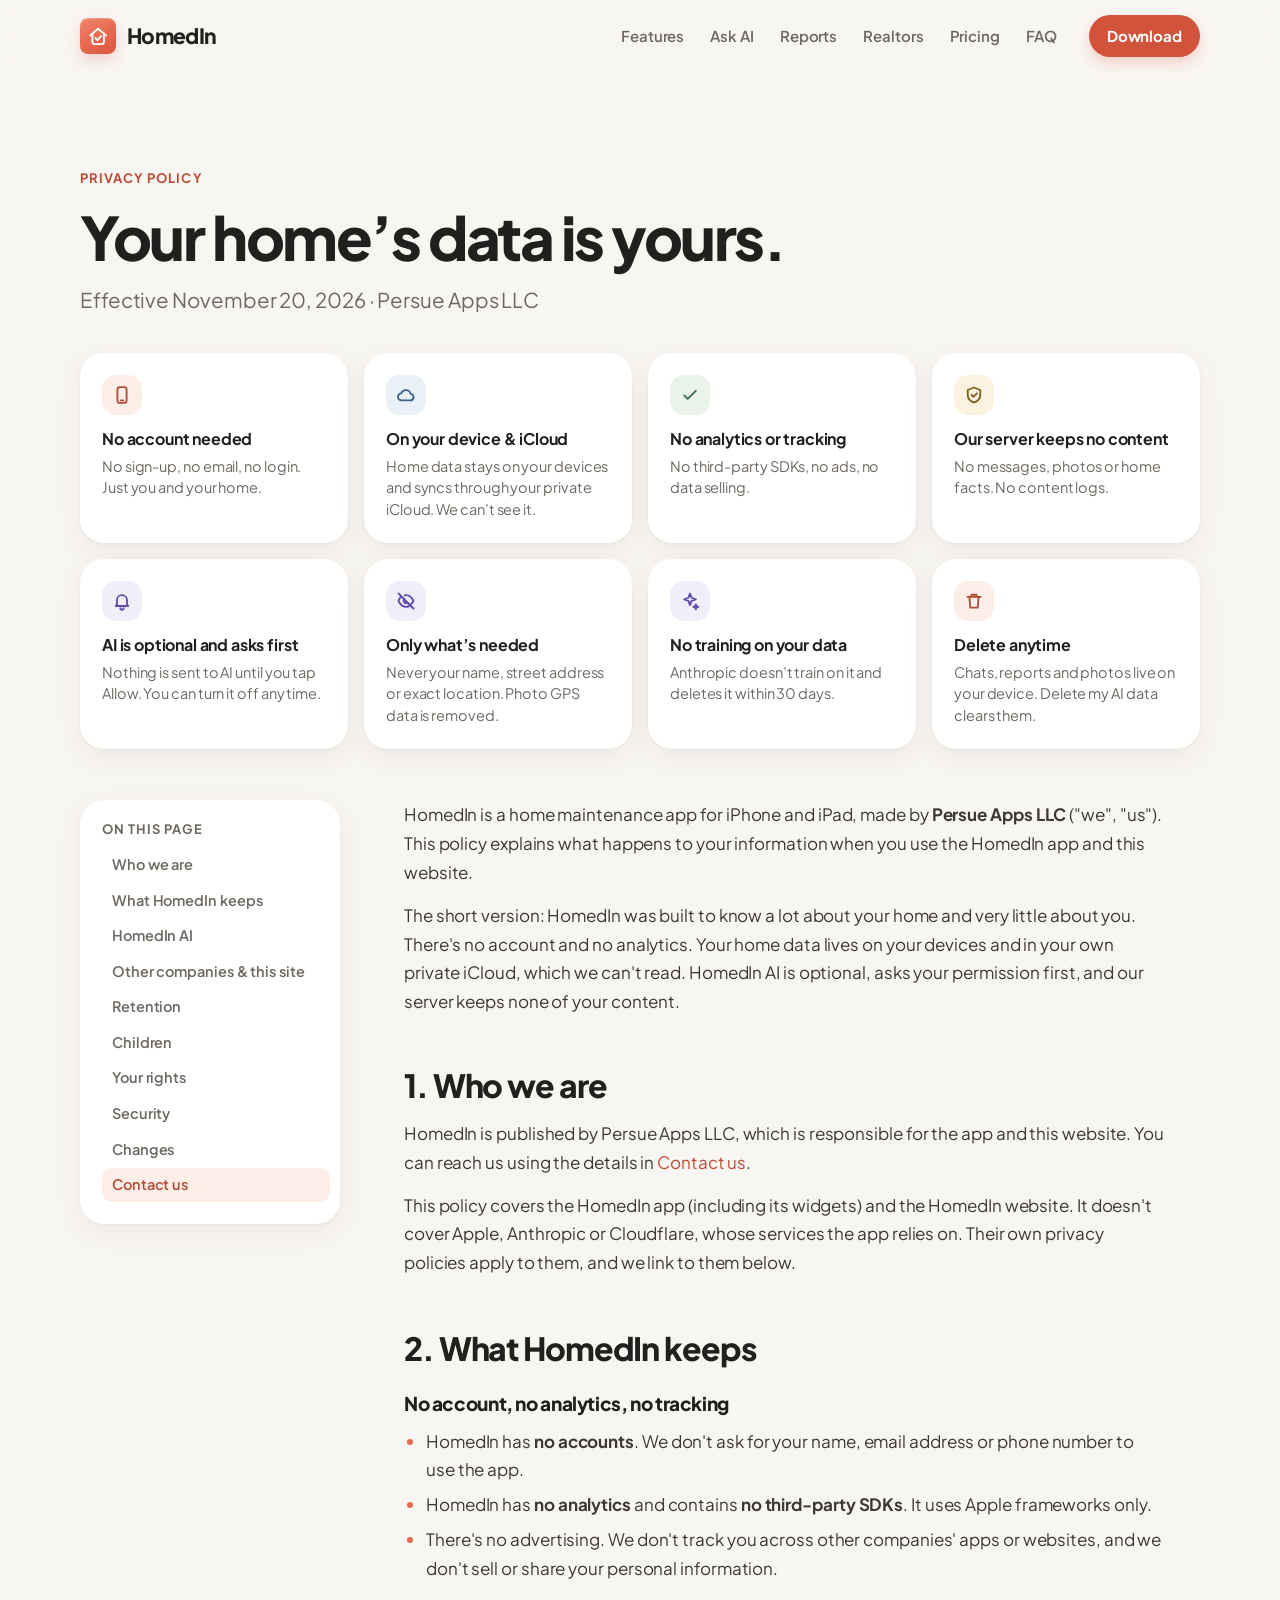
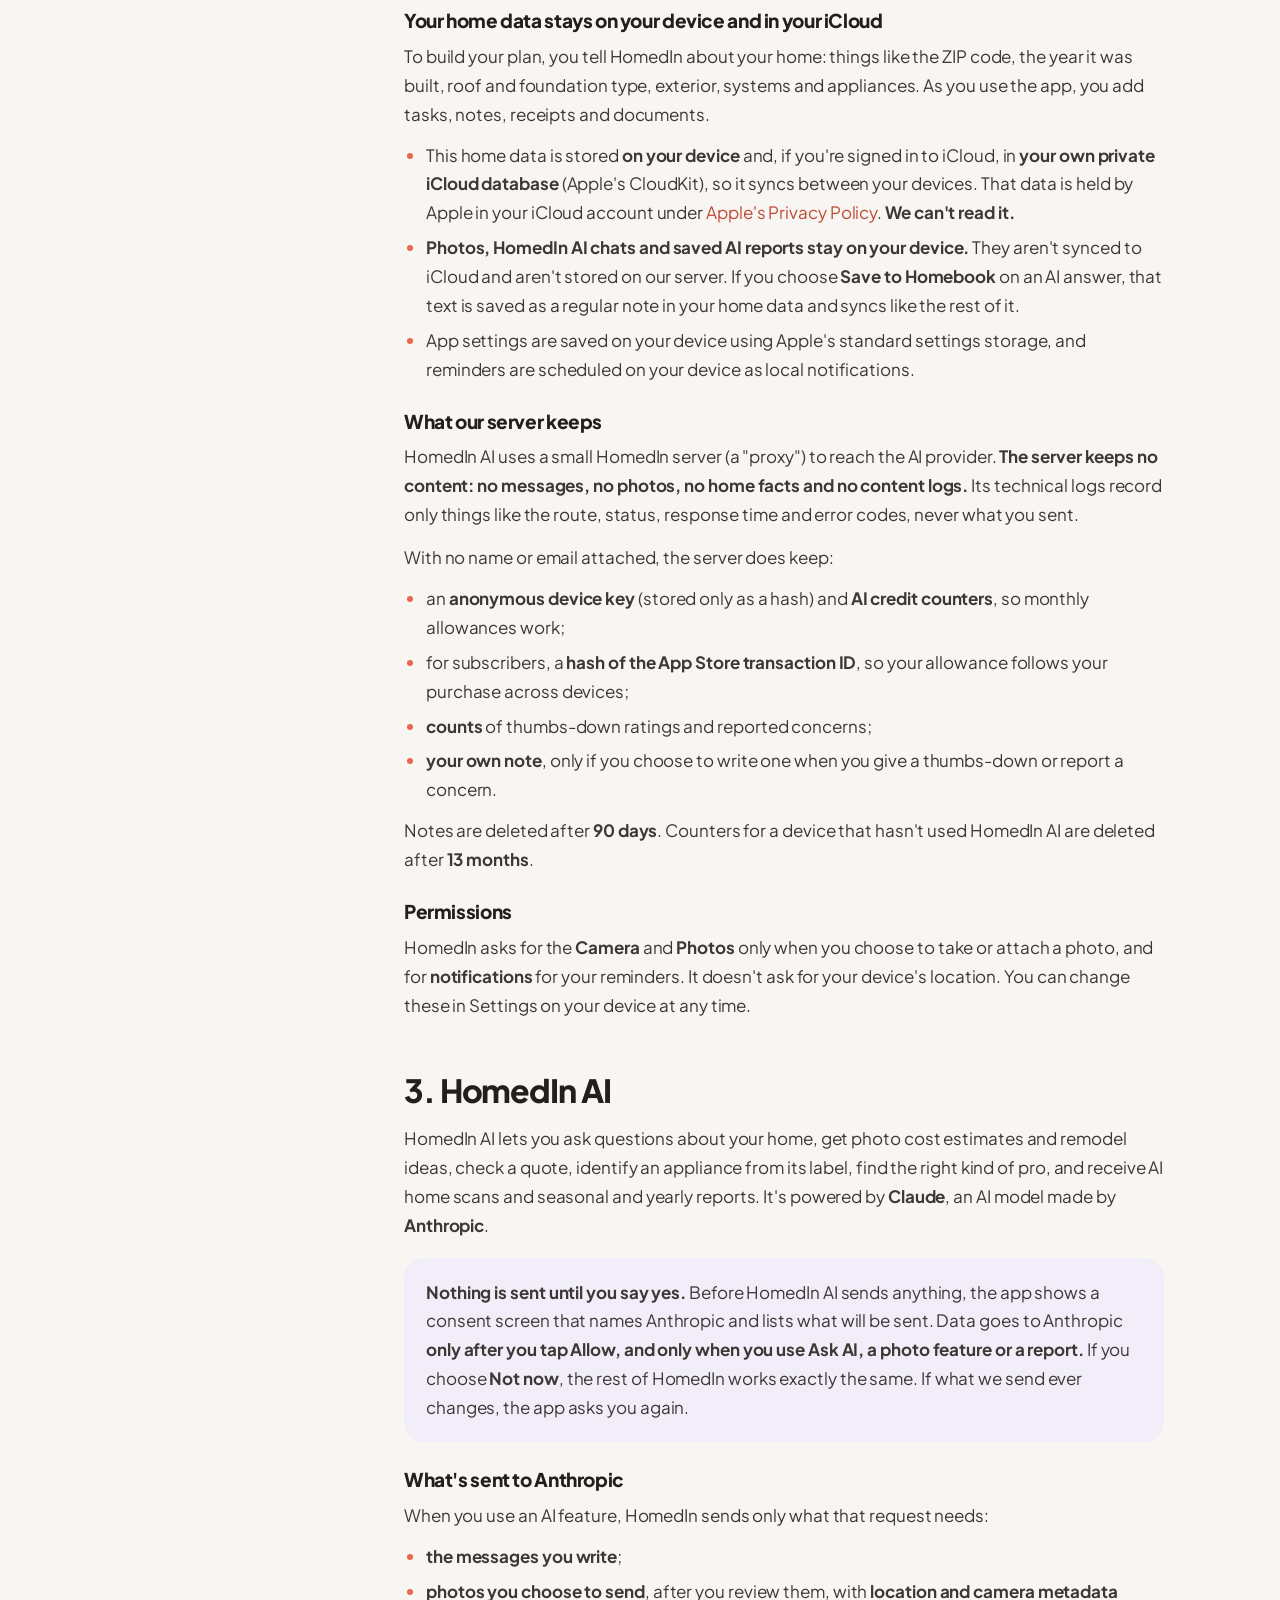
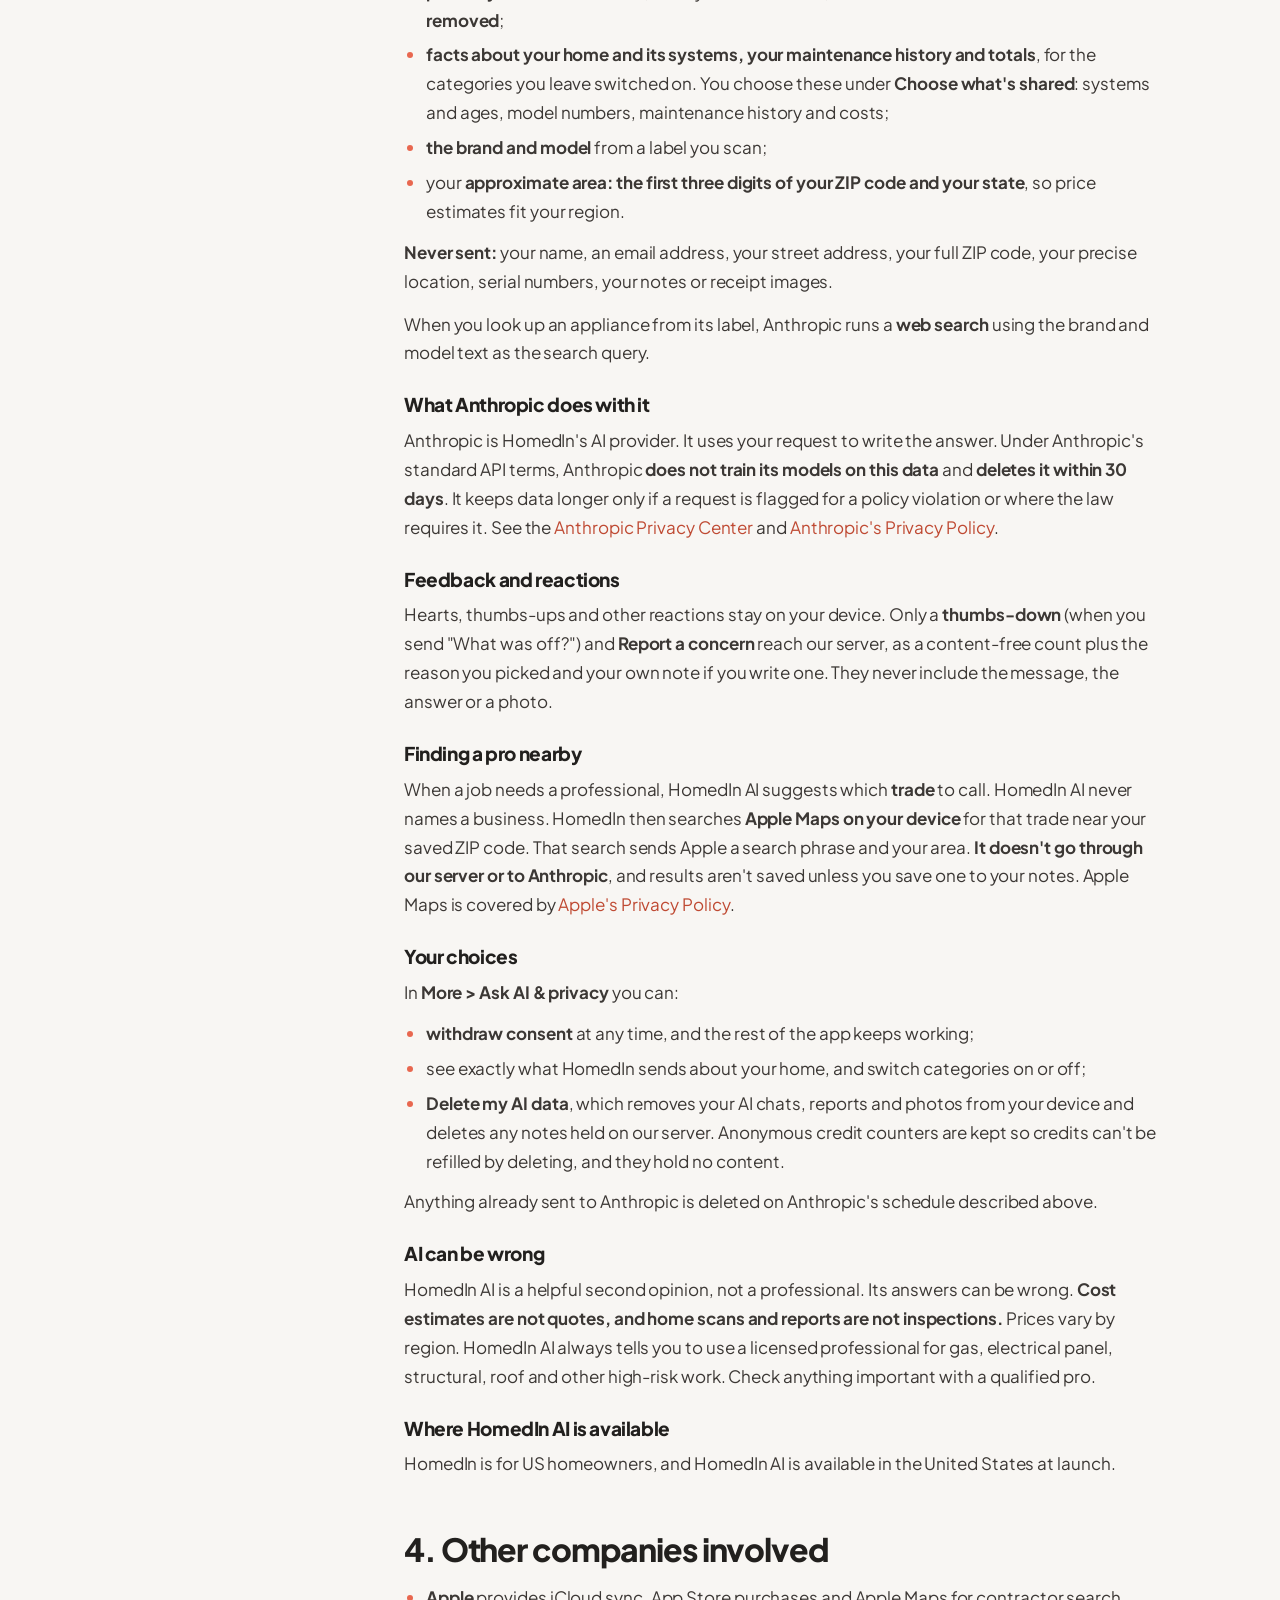
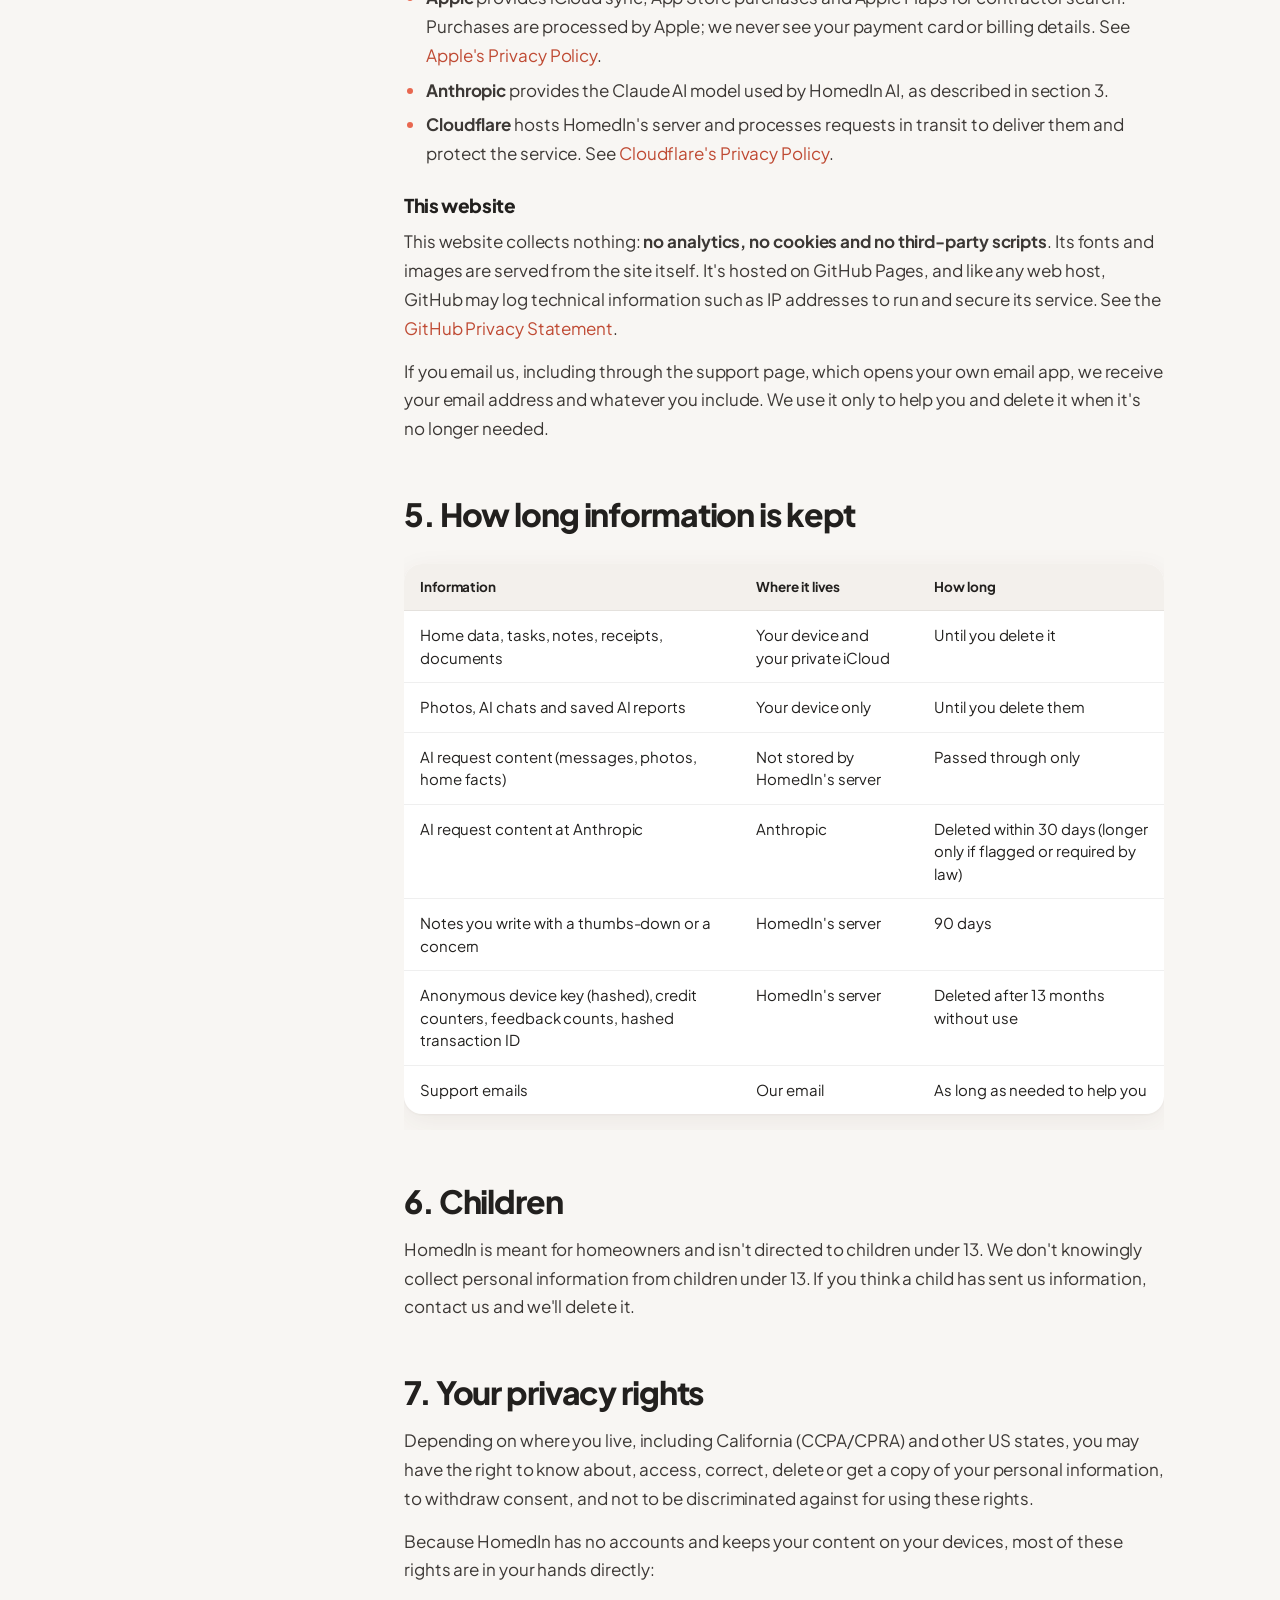
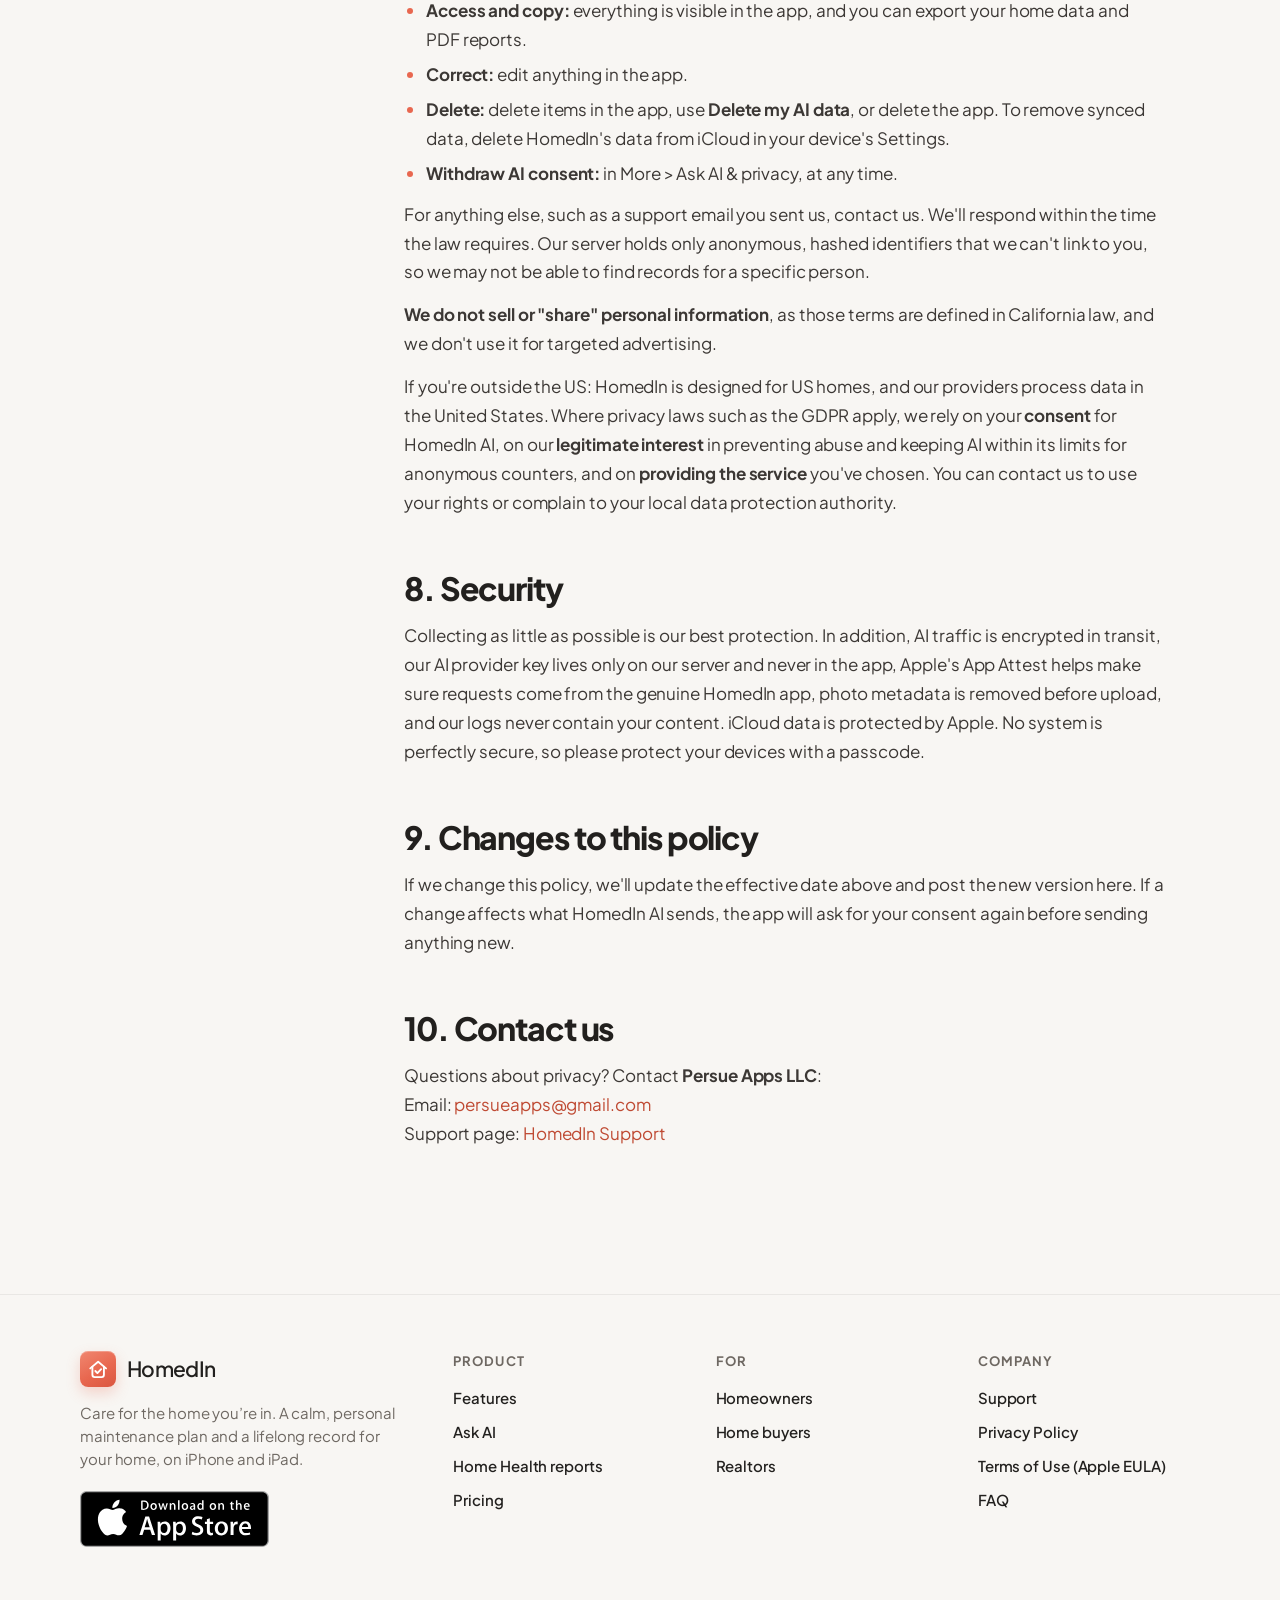
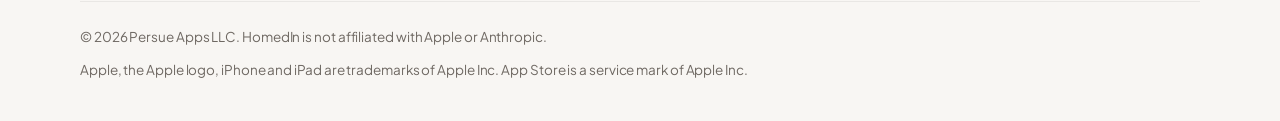
==== commit fcfe9940: "Use persueapps@gmail.com as the support email (matches app HelpCopy.supportAddress)" ====
--- a/privacy.html
+++ b/privacy.html
@@ -207,7 +207,7 @@
 <p>If we change this policy, we'll update the effective date above and post the new version here. If a change affects what HomedIn AI sends, the app will ask for your consent again before sending anything new.</p></section>
 <section id="contact" aria-labelledby="contact-h"><h2 id="contact-h">10. Contact us</h2>
 <p>Questions about privacy? Contact <strong>Persue Apps LLC</strong>:<br />
-Email: <a href="mailto:support@homedin.app">support@homedin.app</a> <!-- TODO(Noah): PLACEHOLDER. The support email is still open (plan open question 2). Replace with your real address, here, in privacy.html (regenerate) and in support.html. --><br />
+Email: <a href="mailto:persueapps@gmail.com">persueapps@gmail.com</a><br />
 Support page: <a href="support.html">HomedIn Support</a></p>
 <!-- TODO(Noah): add a mailing address for the LLC if you want one listed. --></section>
 
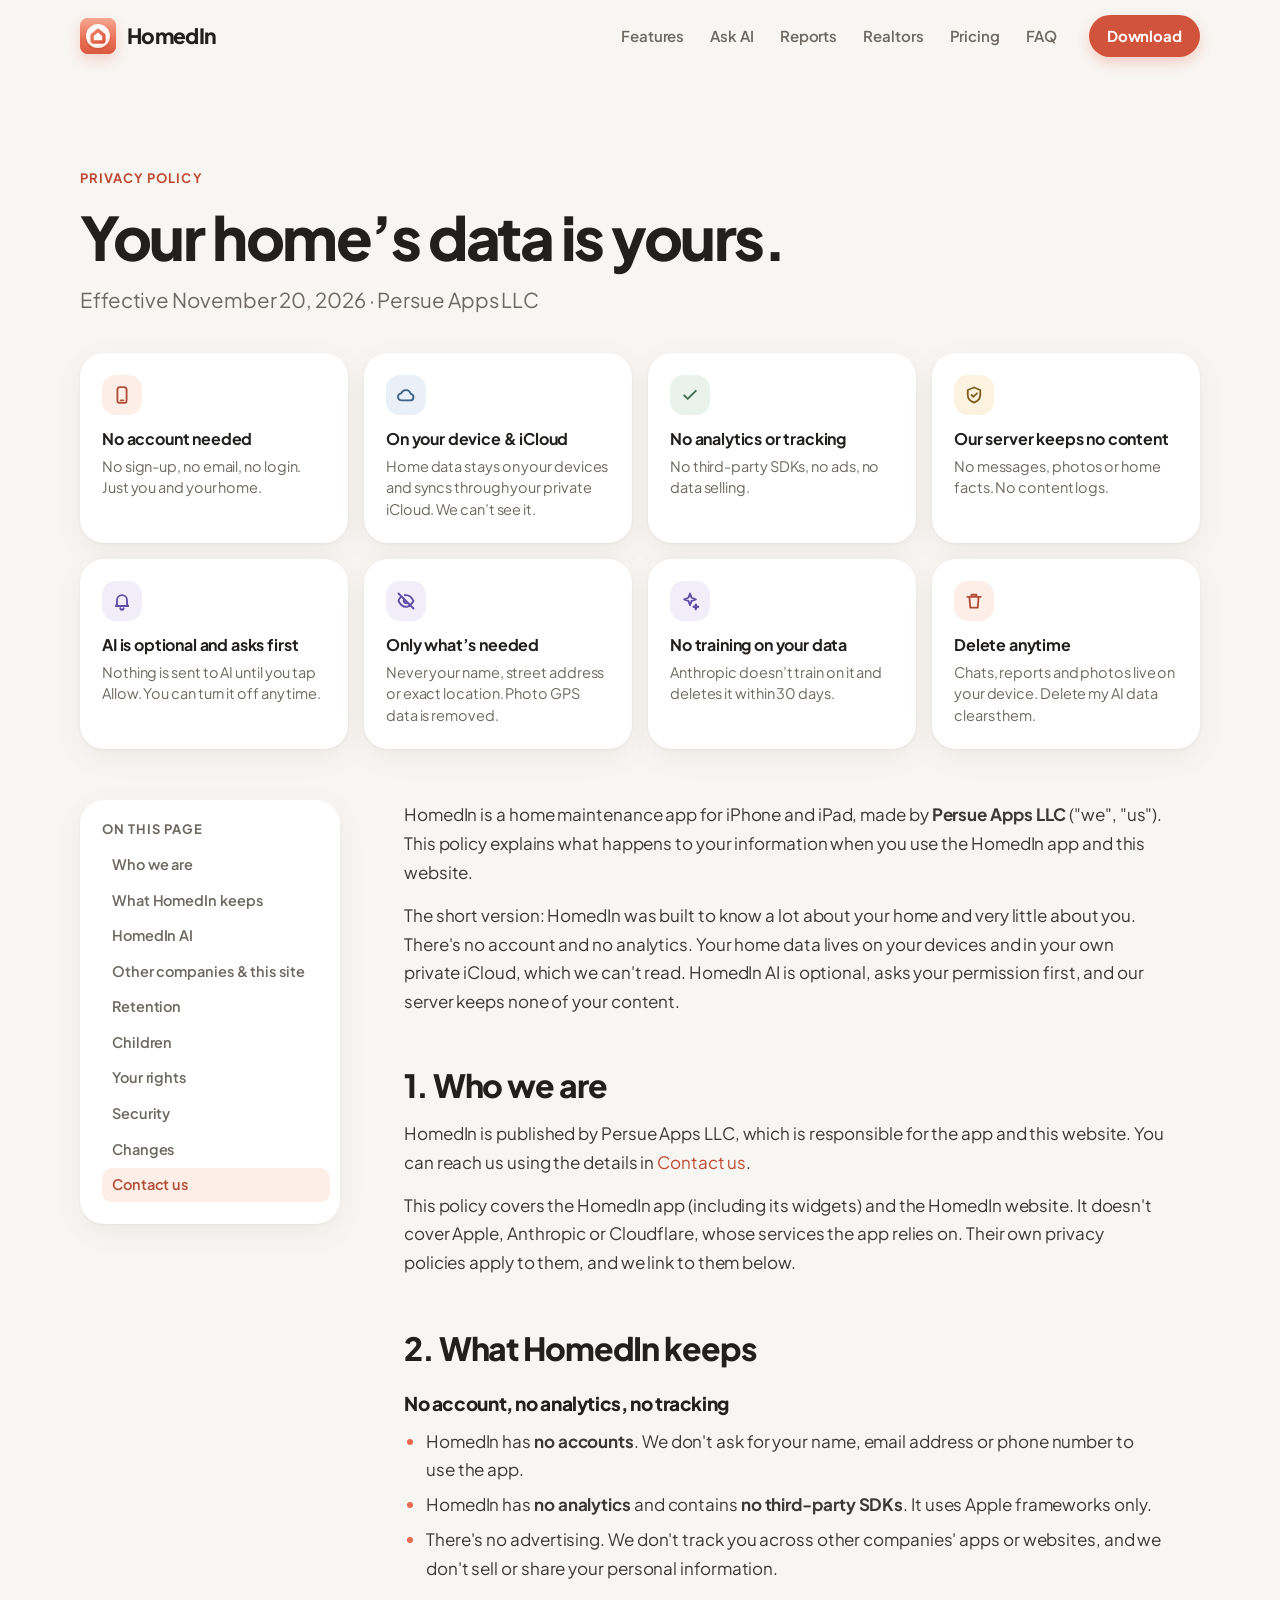
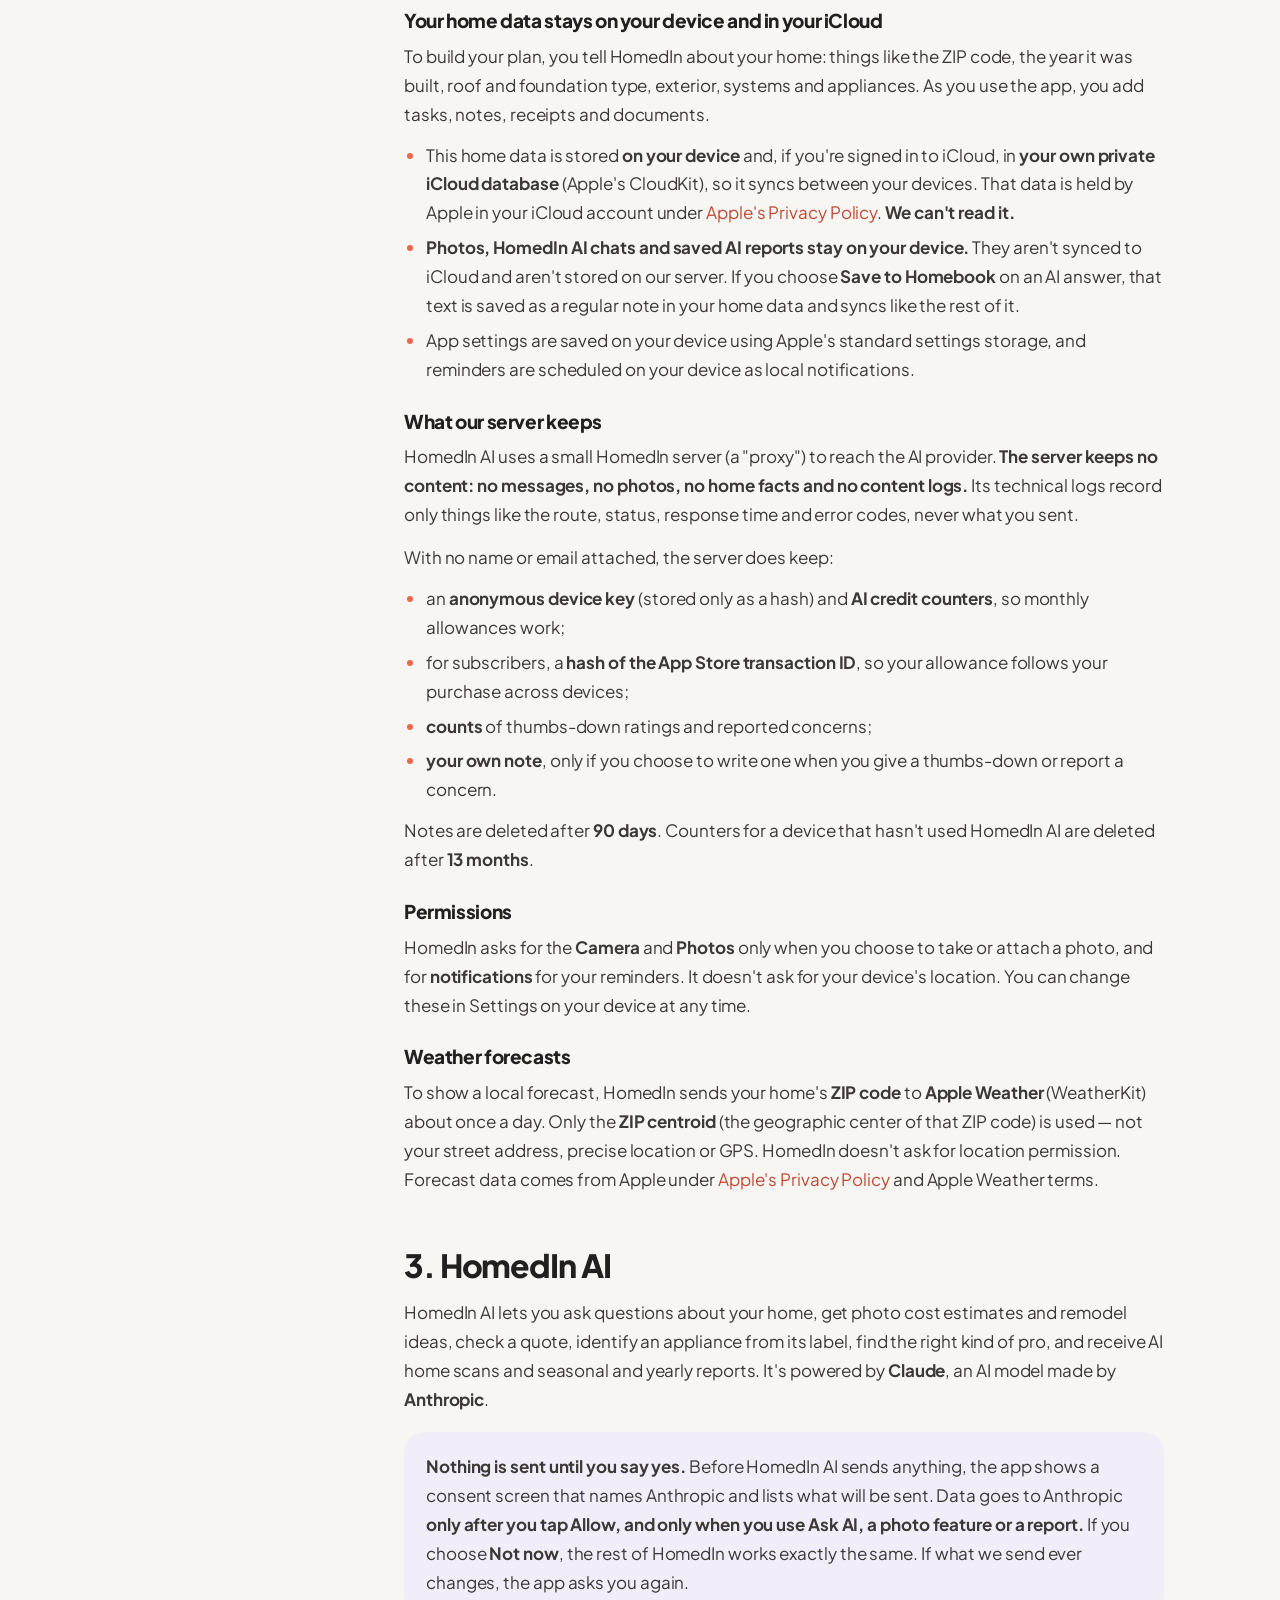
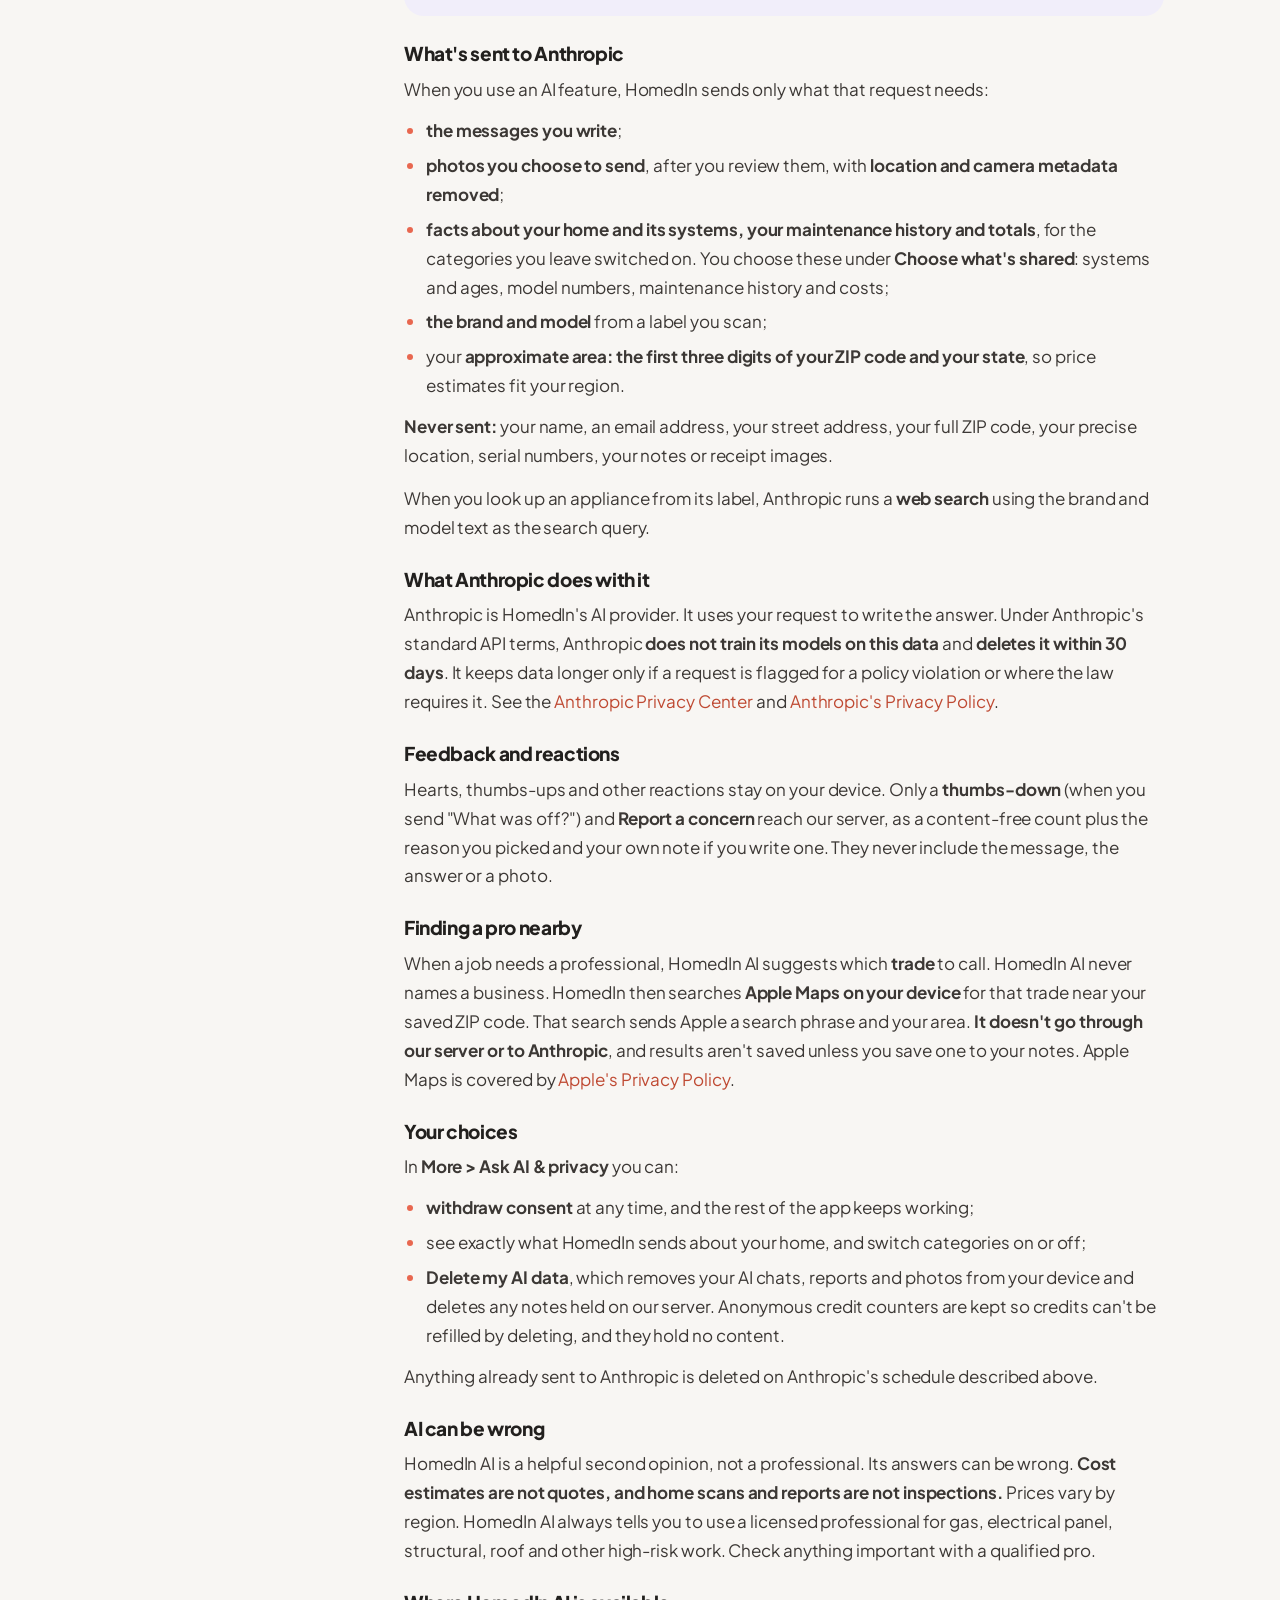
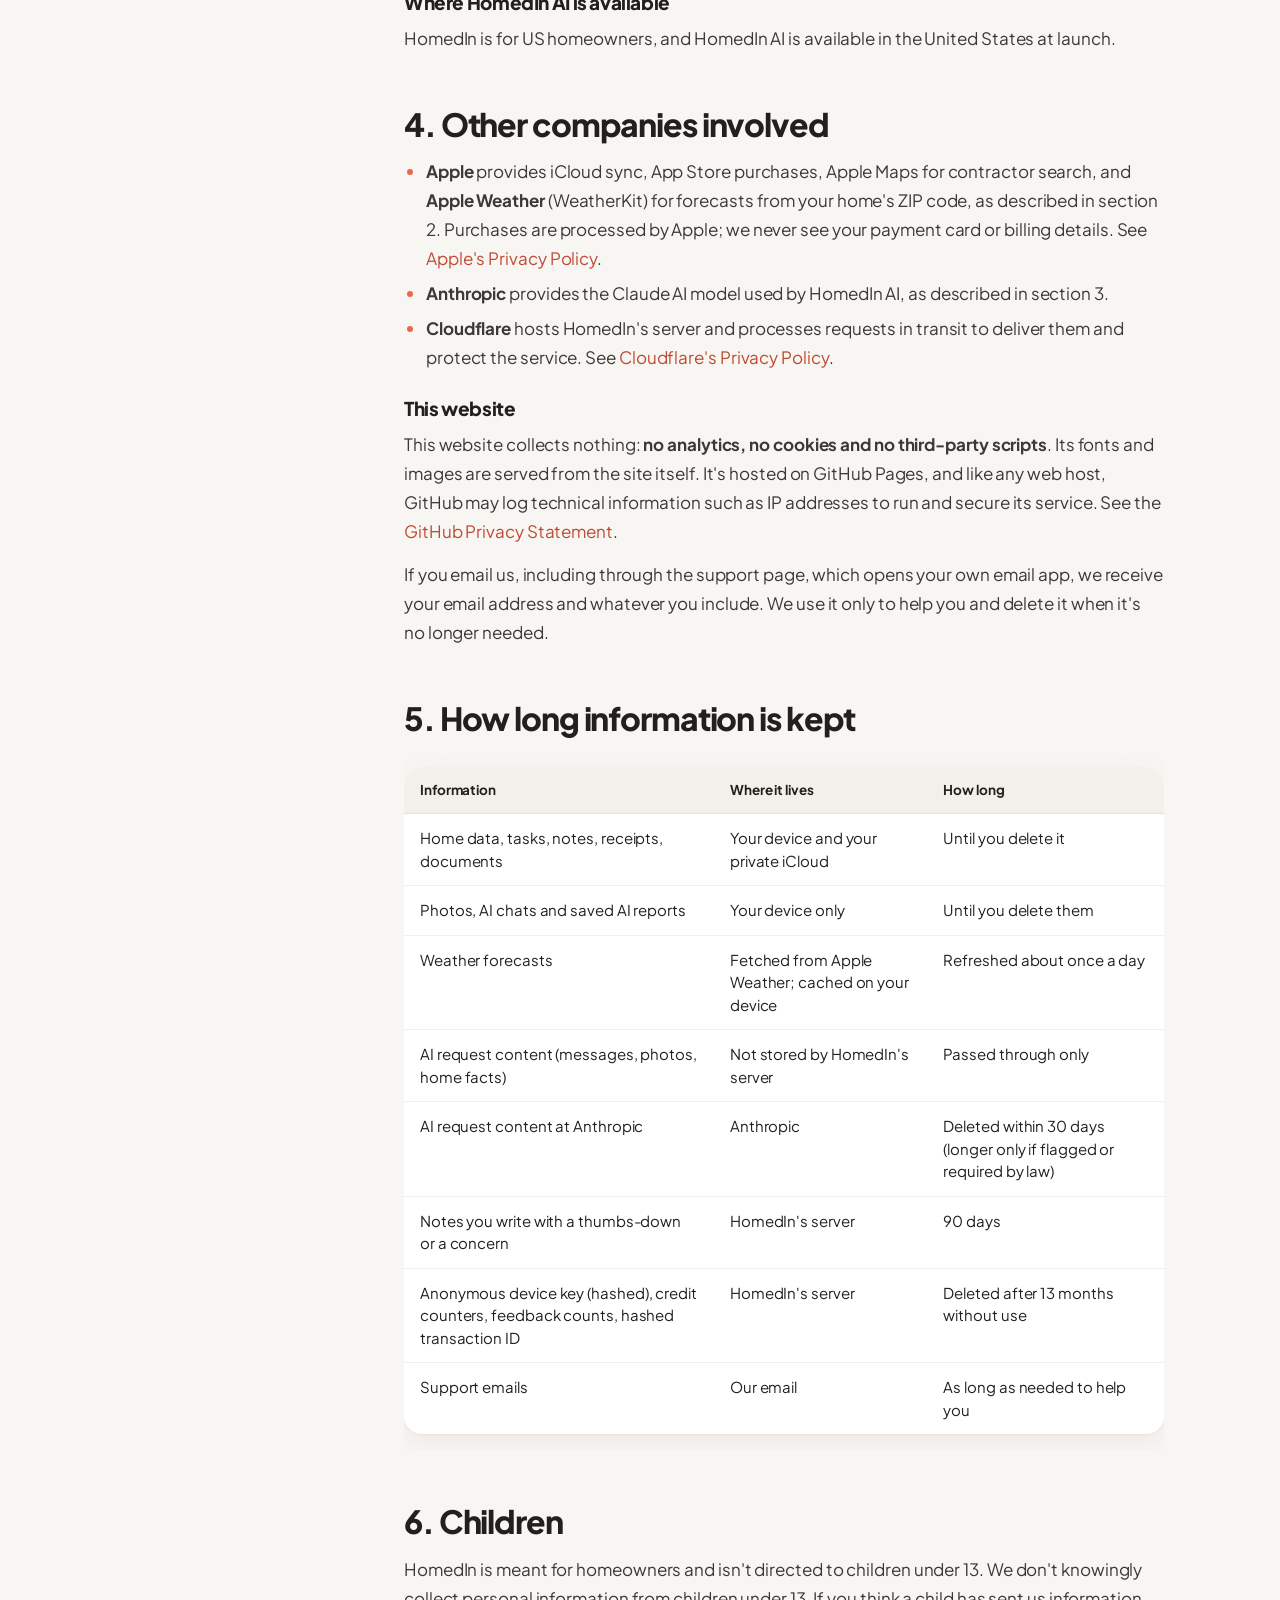
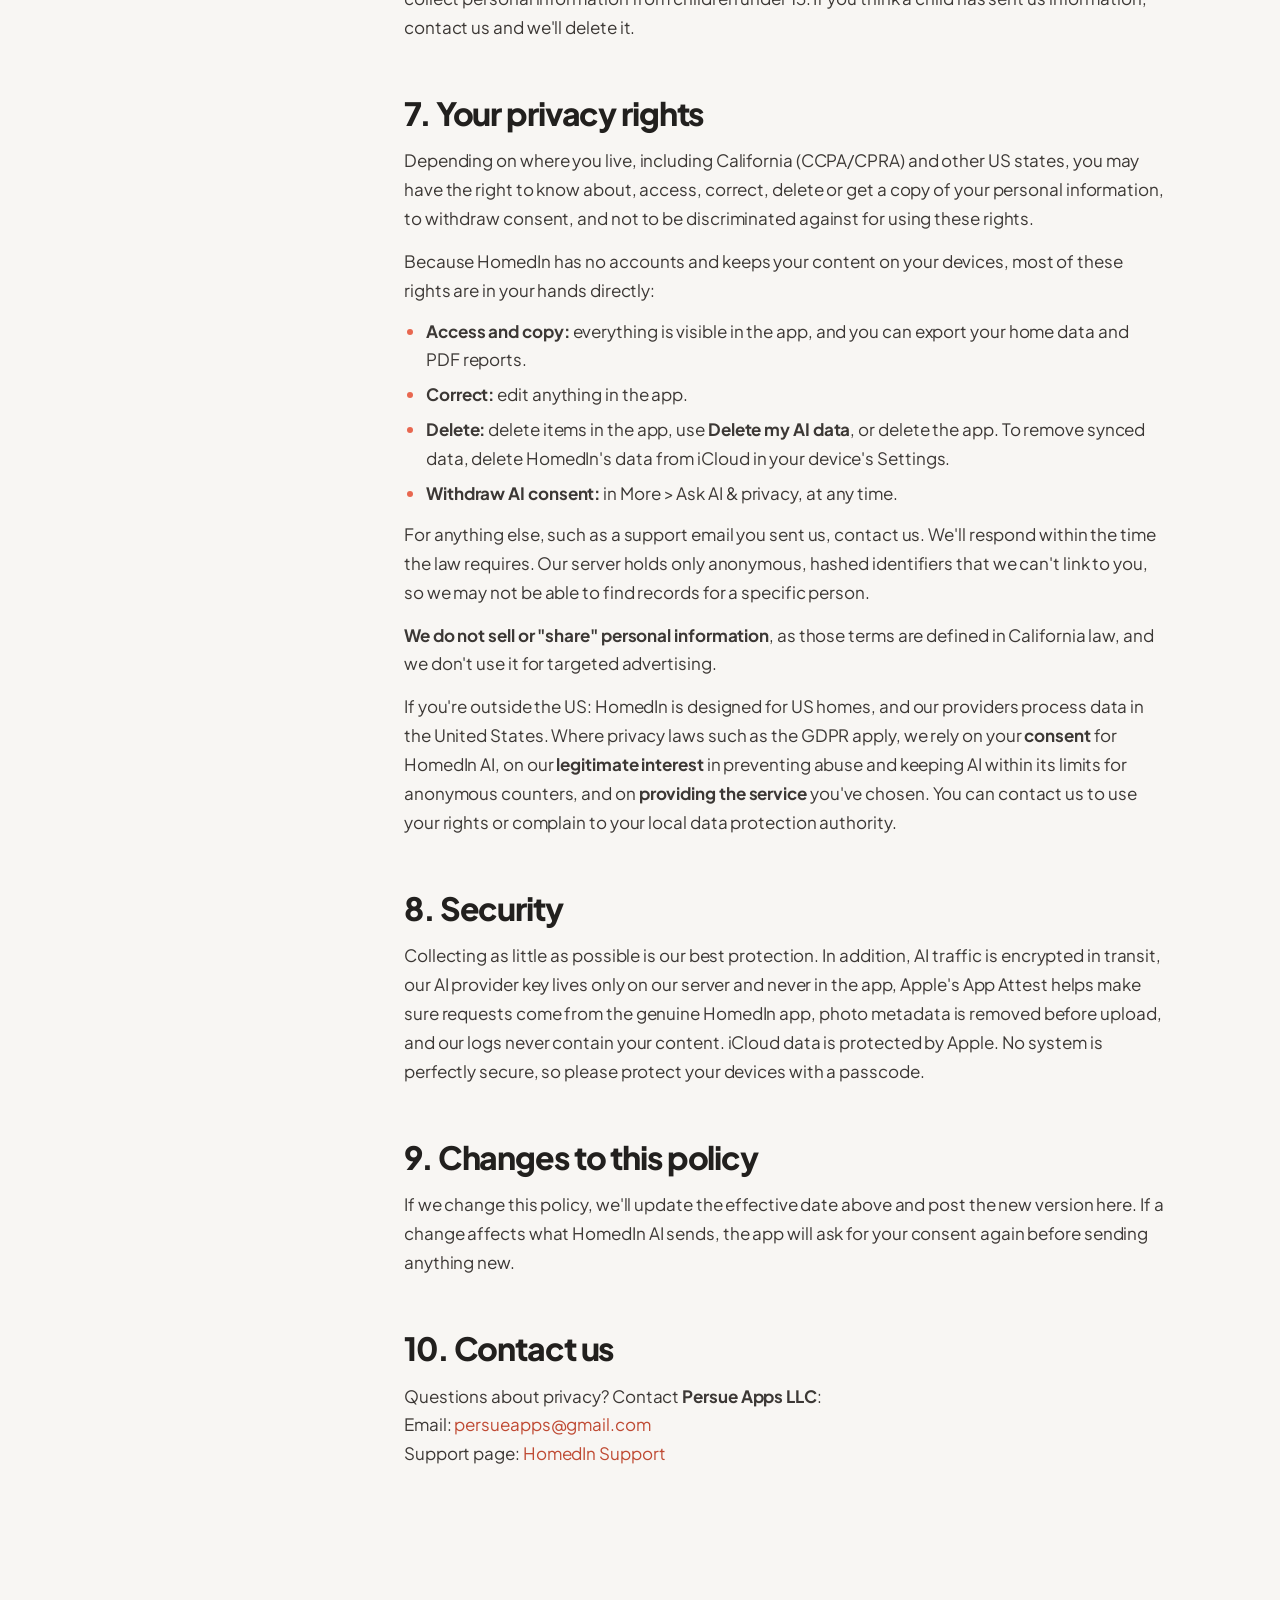
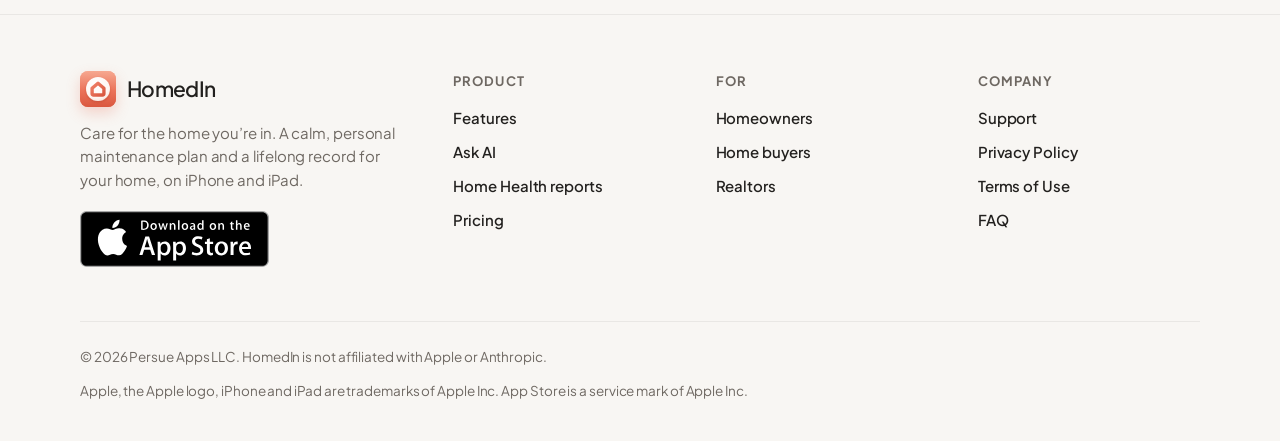
==== commit 14fd5d8f: "Add WeatherKit privacy line, Terms of Use, and Halo favicon The privacy policy now describes ZIP-onl" ====
--- a/privacy.html
+++ b/privacy.html
@@ -32,7 +32,7 @@
 <a class="skip" href="#main">Skip to content</a>
 <header class="nav">
   <div class="wrap">
-    <a class="brand" href="index.html" aria-label="HomedIn home"><span class="appicon"><svg viewBox="0 0 24 24" fill="none" stroke="currentColor" stroke-width="2" stroke-linecap="round" stroke-linejoin="round" aria-hidden="true"><path d="M3.5 11.2L12 4l8.5 7.2"/><path d="M5.8 9.4V18a2.5 2.5 0 0 0 2.5 2.5h7.4a2.5 2.5 0 0 0 2.5-2.5V9.4"/><path d="M9 14l2.2 2.2L15.2 12"/></svg></span>HomedIn</a>
+    <a class="brand" href="index.html" aria-label="HomedIn home"><span class="appicon"><img src="assets/img/appicon.svg" alt="" width="36" height="36" aria-hidden="true"></span>HomedIn</a>
     <ul class="nav-links" id="nav-links"><li><a href="index.html#features">Features</a></li><li><a href="index.html#ai">Ask AI</a></li><li><a href="index.html#reports">Reports</a></li><li><a href="realtors.html">Realtors</a></li><li><a href="index.html#pricing">Pricing</a></li><li><a href="index.html#faq">FAQ</a></li></ul>
     <a class="btn sm" href="https://apps.apple.com/us/app/homedin/id6762814321" data-appstore>Download</a>
     <button class="menu-btn" aria-label="Open menu" aria-expanded="false" aria-controls="nav-links"><svg width="22" height="22" viewBox="0 0 24 24" fill="none" stroke="currentColor" stroke-width="2.2" stroke-linecap="round" stroke-linejoin="round" aria-hidden="true"><path d="M4 8h16M4 16h16"/></svg></button>
@@ -94,7 +94,9 @@
 </ul>
 <p>Notes are deleted after <strong>90 days</strong>. Counters for a device that hasn't used HomedIn AI are deleted after <strong>13 months</strong>.</p>
 <h3>Permissions</h3>
-<p>HomedIn asks for the <strong>Camera</strong> and <strong>Photos</strong> only when you choose to take or attach a photo, and for <strong>notifications</strong> for your reminders. It doesn't ask for your device's location. You can change these in Settings on your device at any time.</p></section>
+<p>HomedIn asks for the <strong>Camera</strong> and <strong>Photos</strong> only when you choose to take or attach a photo, and for <strong>notifications</strong> for your reminders. It doesn't ask for your device's location. You can change these in Settings on your device at any time.</p>
+<h3>Weather forecasts</h3>
+<p>To show a local forecast, HomedIn sends your home's <strong>ZIP code</strong> to <strong>Apple Weather</strong> (WeatherKit) about once a day. Only the <strong>ZIP centroid</strong> (the geographic center of that ZIP code) is used — not your street address, precise location or GPS. HomedIn doesn't ask for location permission. Forecast data comes from Apple under <a href="https://www.apple.com/legal/privacy/" rel="noopener">Apple's Privacy Policy</a> and Apple Weather terms.</p></section>
 <section id="ai" aria-labelledby="ai-h"><h2 id="ai-h">3. HomedIn AI</h2>
 <p>HomedIn AI lets you ask questions about your home, get photo cost estimates and remodel ideas, check a quote, identify an appliance from its label, find the right kind of pro, and receive AI home scans and seasonal and yearly reports. It's powered by <strong>Claude</strong>, an AI model made by <strong>Anthropic</strong>.</p>
 <div class="callout iris">
@@ -133,7 +135,7 @@
 <p>HomedIn is for US homeowners, and HomedIn AI is available in the United States at launch.</p></section>
 <section id="others" aria-labelledby="others-h"><h2 id="others-h">4. Other companies involved</h2>
 <ul>
-<li><strong>Apple</strong> provides iCloud sync, App Store purchases and Apple Maps for contractor search. Purchases are processed by Apple; we never see your payment card or billing details. See <a href="https://www.apple.com/legal/privacy/" rel="noopener">Apple's Privacy Policy</a>.</li>
+<li><strong>Apple</strong> provides iCloud sync, App Store purchases, Apple Maps for contractor search, and <strong>Apple Weather</strong> (WeatherKit) for forecasts from your home's ZIP code, as described in section 2. Purchases are processed by Apple; we never see your payment card or billing details. See <a href="https://www.apple.com/legal/privacy/" rel="noopener">Apple's Privacy Policy</a>.</li>
 <li><strong>Anthropic</strong> provides the Claude AI model used by HomedIn AI, as described in section 3.</li>
 <li><strong>Cloudflare</strong> hosts HomedIn's server and processes requests in transit to deliver them and protect the service. See <a href="https://www.cloudflare.com/privacypolicy/" rel="noopener">Cloudflare's Privacy Policy</a>.</li>
 </ul>
@@ -159,6 +161,11 @@
 <td>Photos, AI chats and saved AI reports</td>
 <td>Your device only</td>
 <td>Until you delete them</td>
+</tr>
+<tr>
+<td>Weather forecasts</td>
+<td>Fetched from Apple Weather; cached on your device</td>
+<td>Refreshed about once a day</td>
 </tr>
 <tr>
 <td>AI request content (messages, photos, home facts)</td>
@@ -218,7 +225,7 @@
   <div class="wrap">
     <div class="foot">
       <div>
-        <a class="brand" href="index.html"><span class="appicon"><svg viewBox="0 0 24 24" fill="none" stroke="currentColor" stroke-width="2" stroke-linecap="round" stroke-linejoin="round" aria-hidden="true"><path d="M3.5 11.2L12 4l8.5 7.2"/><path d="M5.8 9.4V18a2.5 2.5 0 0 0 2.5 2.5h7.4a2.5 2.5 0 0 0 2.5-2.5V9.4"/><path d="M9 14l2.2 2.2L15.2 12"/></svg></span>HomedIn</a>
+        <a class="brand" href="index.html"><span class="appicon"><img src="assets/img/appicon.svg" alt="" width="36" height="36" aria-hidden="true"></span>HomedIn</a>
         <p>Care for the home you’re in. A calm, personal maintenance plan and a lifelong record for your home, on iPhone and iPad.</p>
         <div style="margin-top:20px"><a class="badge-link " href="https://apps.apple.com/us/app/homedin/id6762814321" data-appstore aria-label="Download HomedIn on the App Store"><img src="assets/img/app-store-badge.svg" alt="Download on the App Store" width="168" height="56"></a></div>
       </div>
@@ -227,7 +234,7 @@
       <div><h5>For</h5><ul>
         <li><a href="index.html#who">Homeowners</a></li><li><a href="index.html#who">Home buyers</a></li><li><a href="realtors.html">Realtors</a></li></ul></div>
       <div><h5>Company</h5><ul>
-        <li><a href="support.html">Support</a></li><li><a href="privacy.html">Privacy Policy</a></li><li><a href="https://www.apple.com/legal/internet-services/itunes/dev/stdeula/" rel="noopener">Terms of Use (Apple EULA)</a></li><li><a href="index.html#faq">FAQ</a></li></ul></div>
+        <li><a href="support.html">Support</a></li><li><a href="privacy.html">Privacy Policy</a></li><li><a href="terms.html">Terms of Use</a></li><li><a href="index.html#faq">FAQ</a></li></ul></div>
     </div>
     <div class="foot-bottom">
       <span>© <span id="year">2026</span> Persue Apps LLC. HomedIn is not affiliated with Apple or Anthropic.</span>
--- a/assets/css/site.css
+++ b/assets/css/site.css
@@ -61,8 +61,8 @@
 .nav .wrap{display:flex;align-items:center;height:72px;gap:28px}
 .brand{display:flex;align-items:center;gap:11px;font-weight:780;font-size:21px;letter-spacing:-.03em;color:var(--ink)}
 .brand:hover{text-decoration:none}
-.appicon{width:36px;height:36px;border-radius:22.5%;background:linear-gradient(150deg,#F08770 0%,#E8674F 55%,#DA5640 100%);display:flex;align-items:center;justify-content:center;color:#fff;box-shadow:inset 0 1px 0 rgba(255,255,255,.25),0 6px 14px rgba(232,103,79,.25);flex:none}
-.appicon svg{width:62%;height:62%}
+.appicon{width:36px;height:36px;border-radius:22.5%;background:linear-gradient(150deg,#F6A890 0%,#EB7259 55%,#DA5840 100%);display:flex;align-items:center;justify-content:center;color:#fff;box-shadow:inset 0 1px 0 rgba(255,255,255,.25),0 6px 14px rgba(232,103,79,.25);flex:none;overflow:hidden}
+.appicon svg,.appicon img{width:100%;height:100%;display:block}
 .nav-links{display:flex;gap:26px;margin-left:auto;list-style:none;padding:0;margin-top:0;margin-bottom:0}
 .nav-links a{color:var(--ink2);font-weight:600;font-size:15px}
 .nav-links a:hover{color:var(--ink);text-decoration:none}
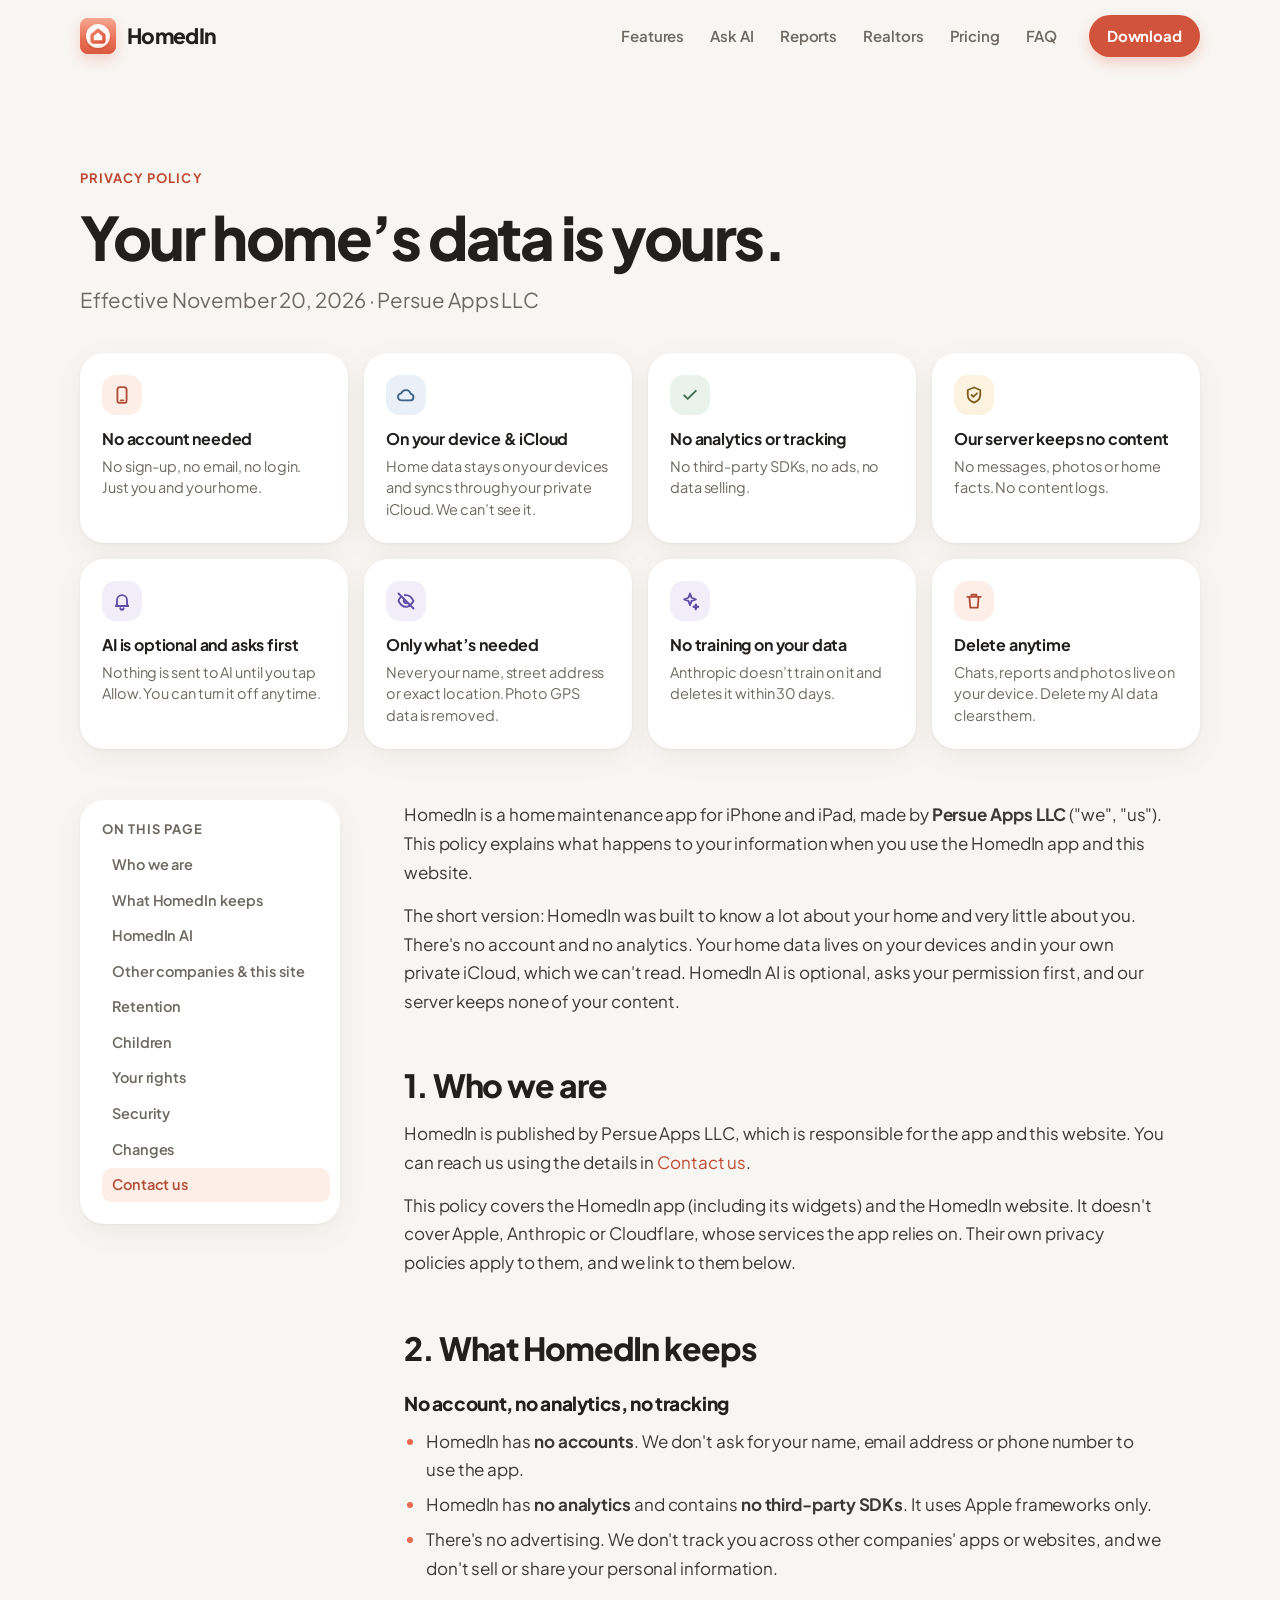
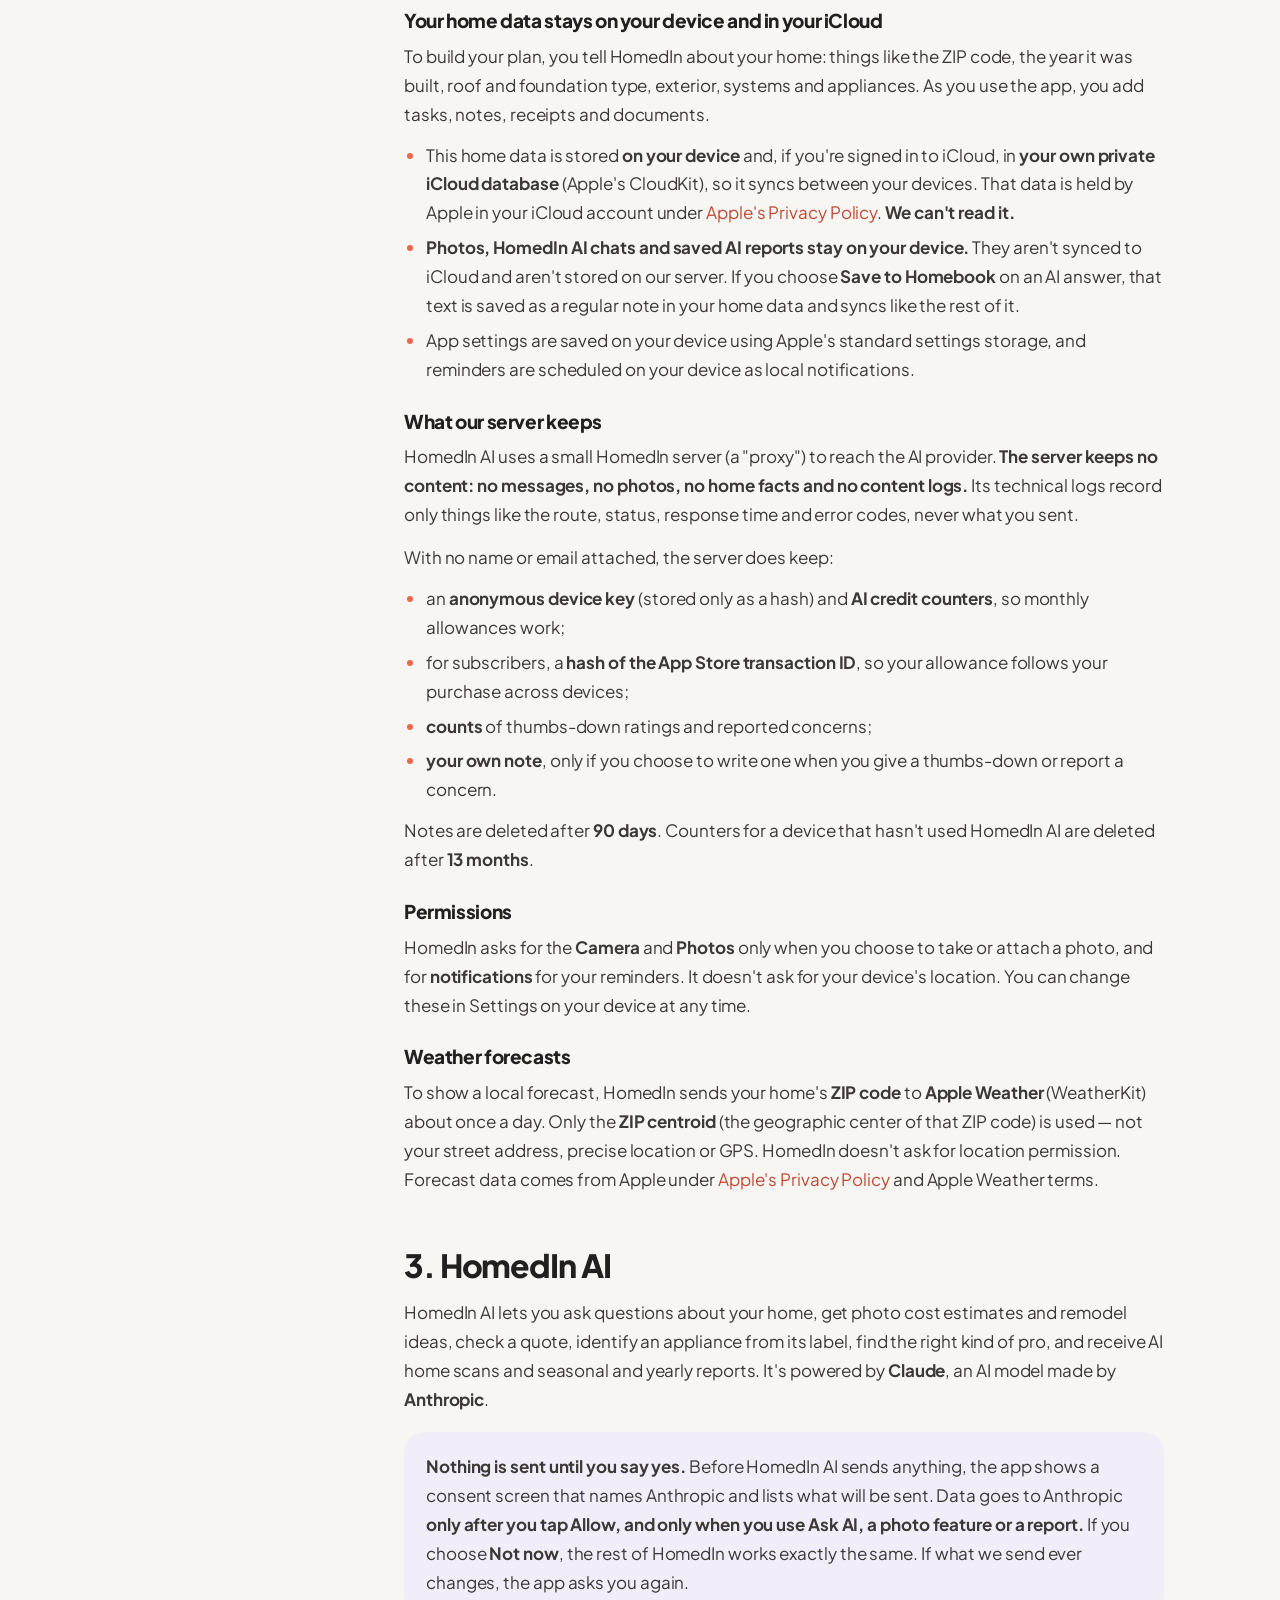
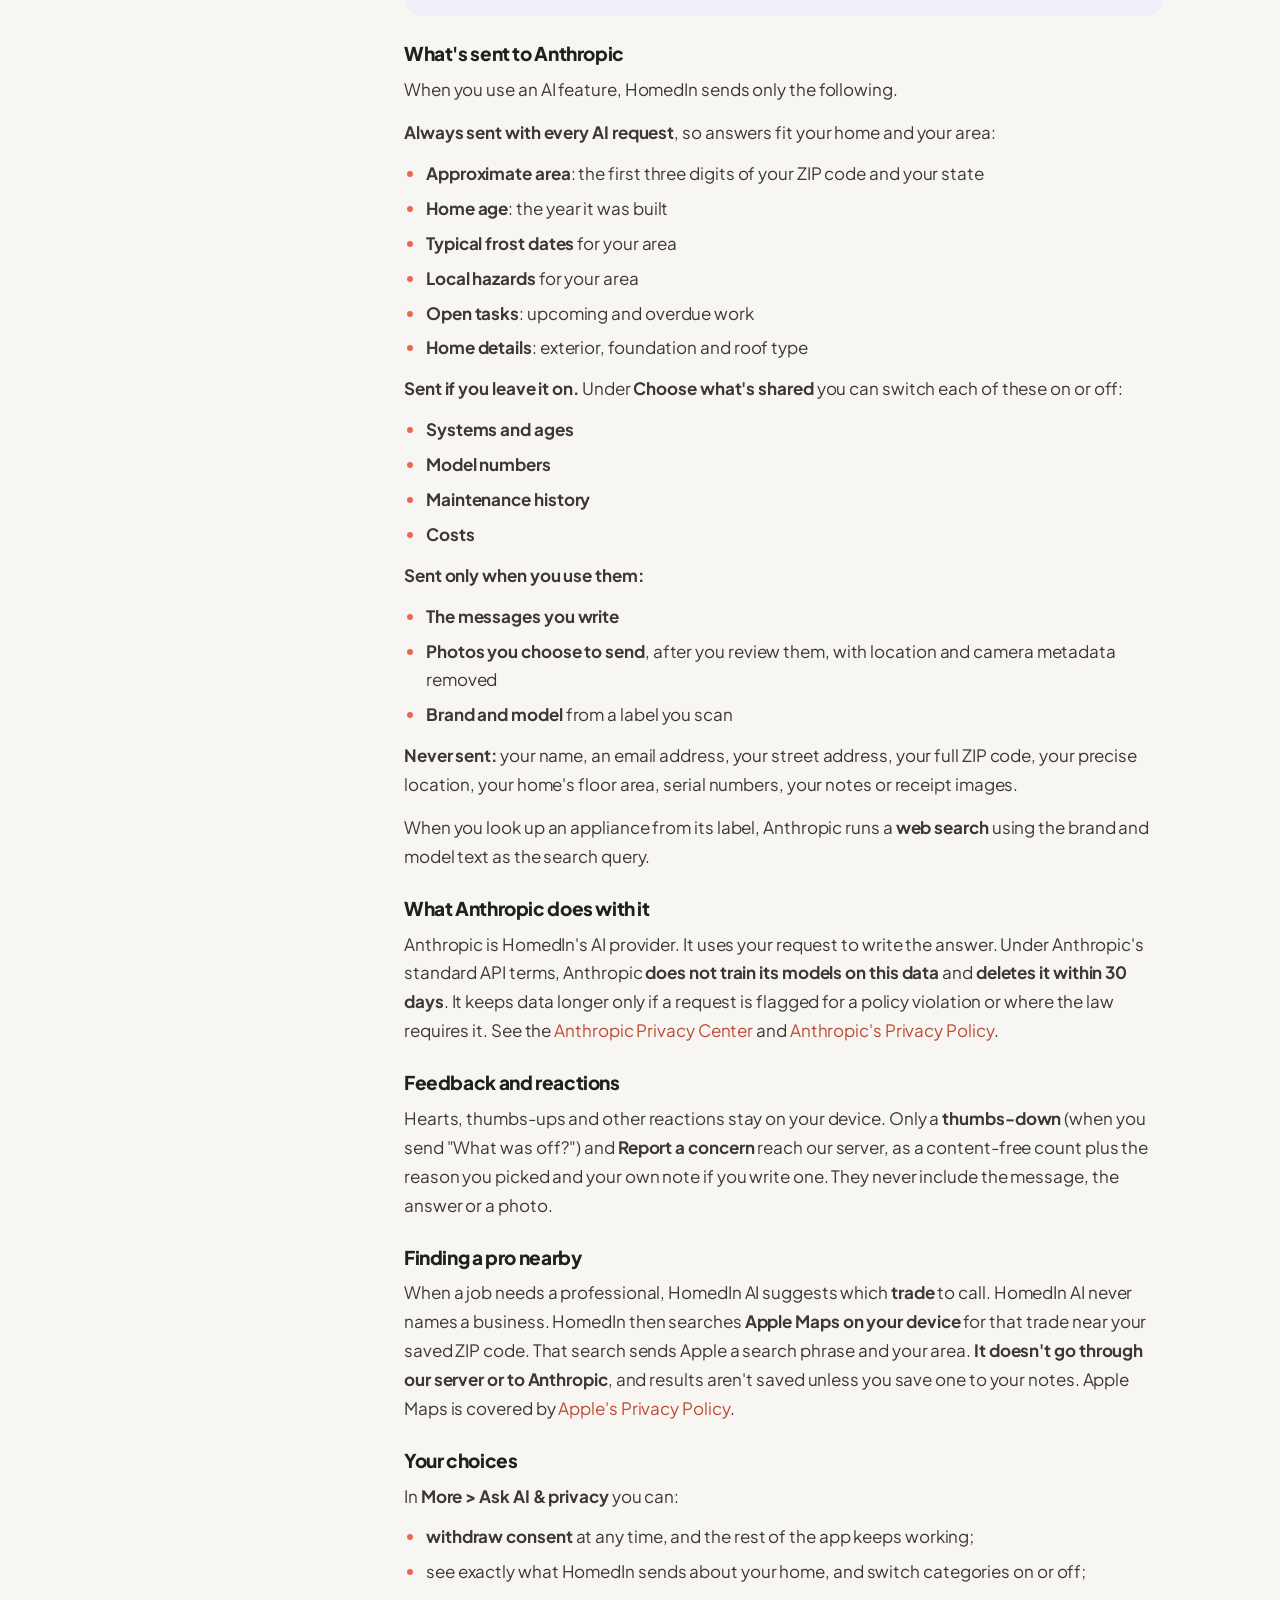
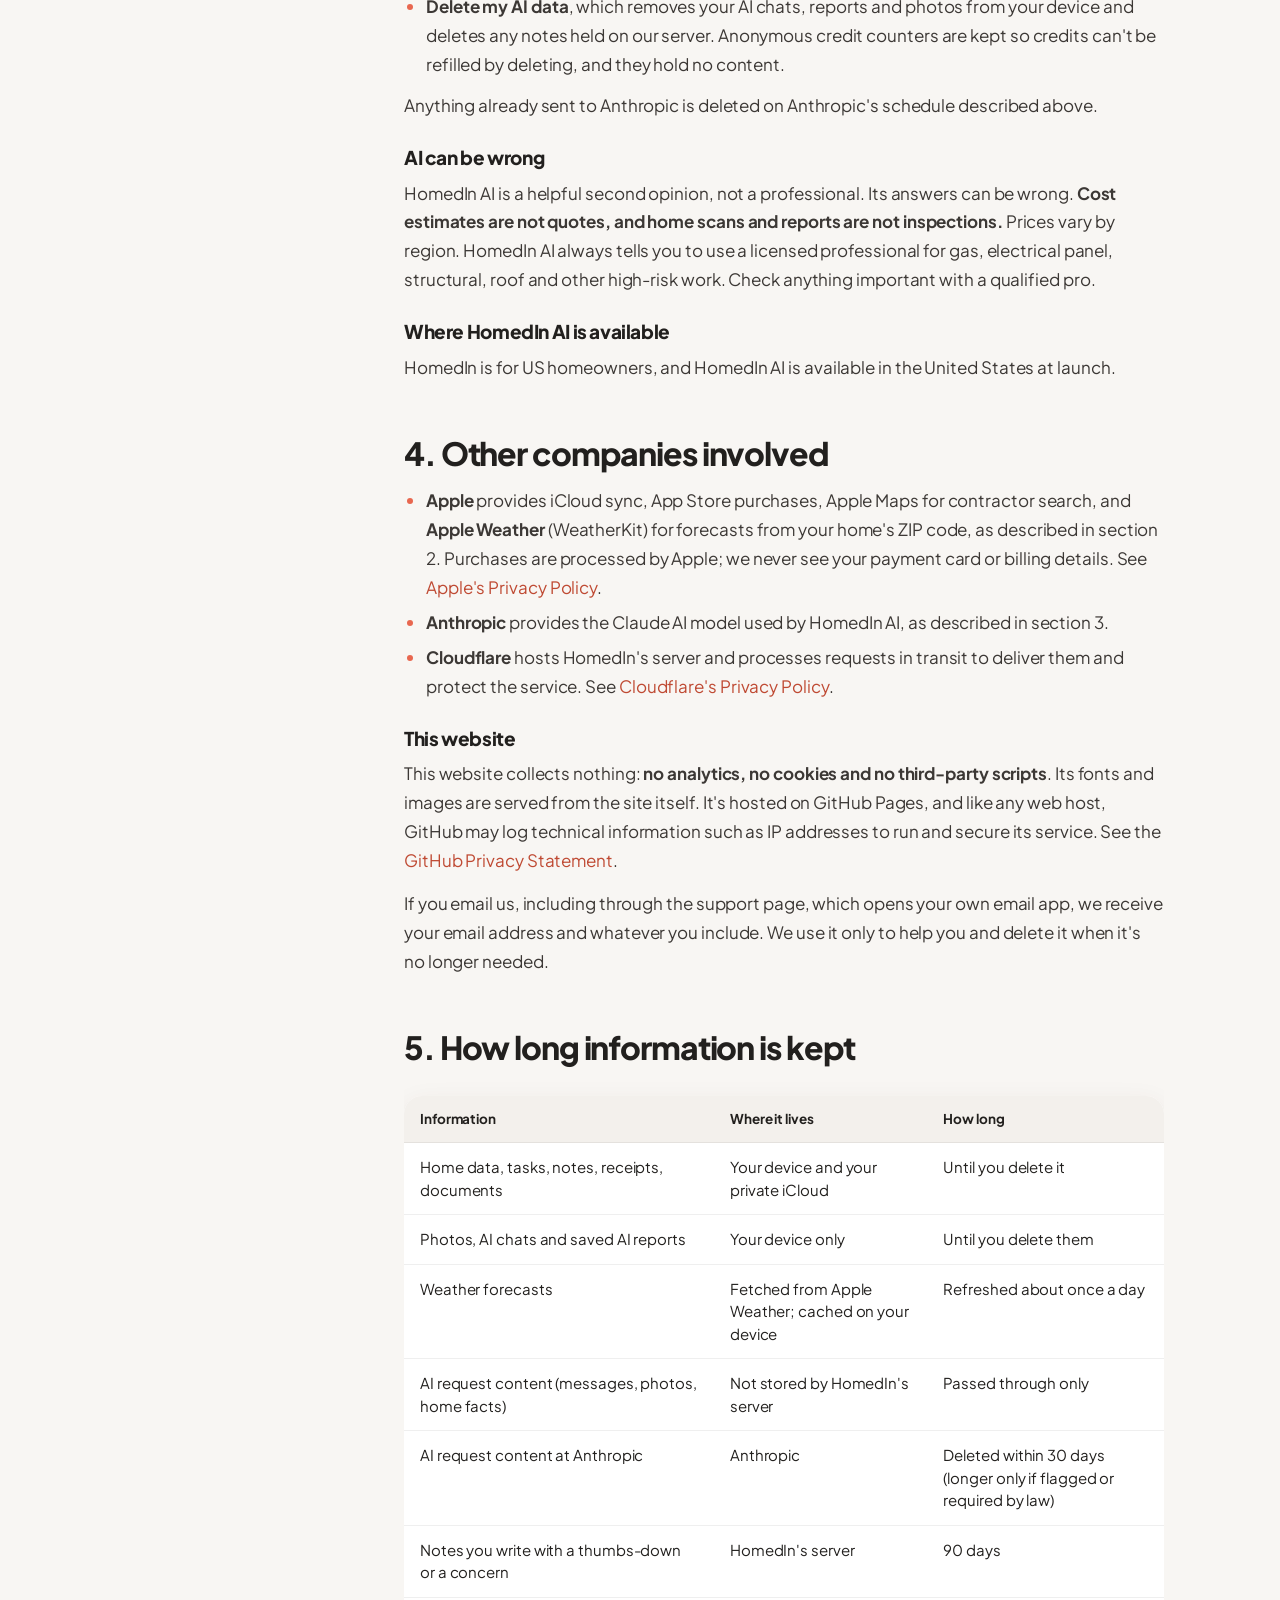
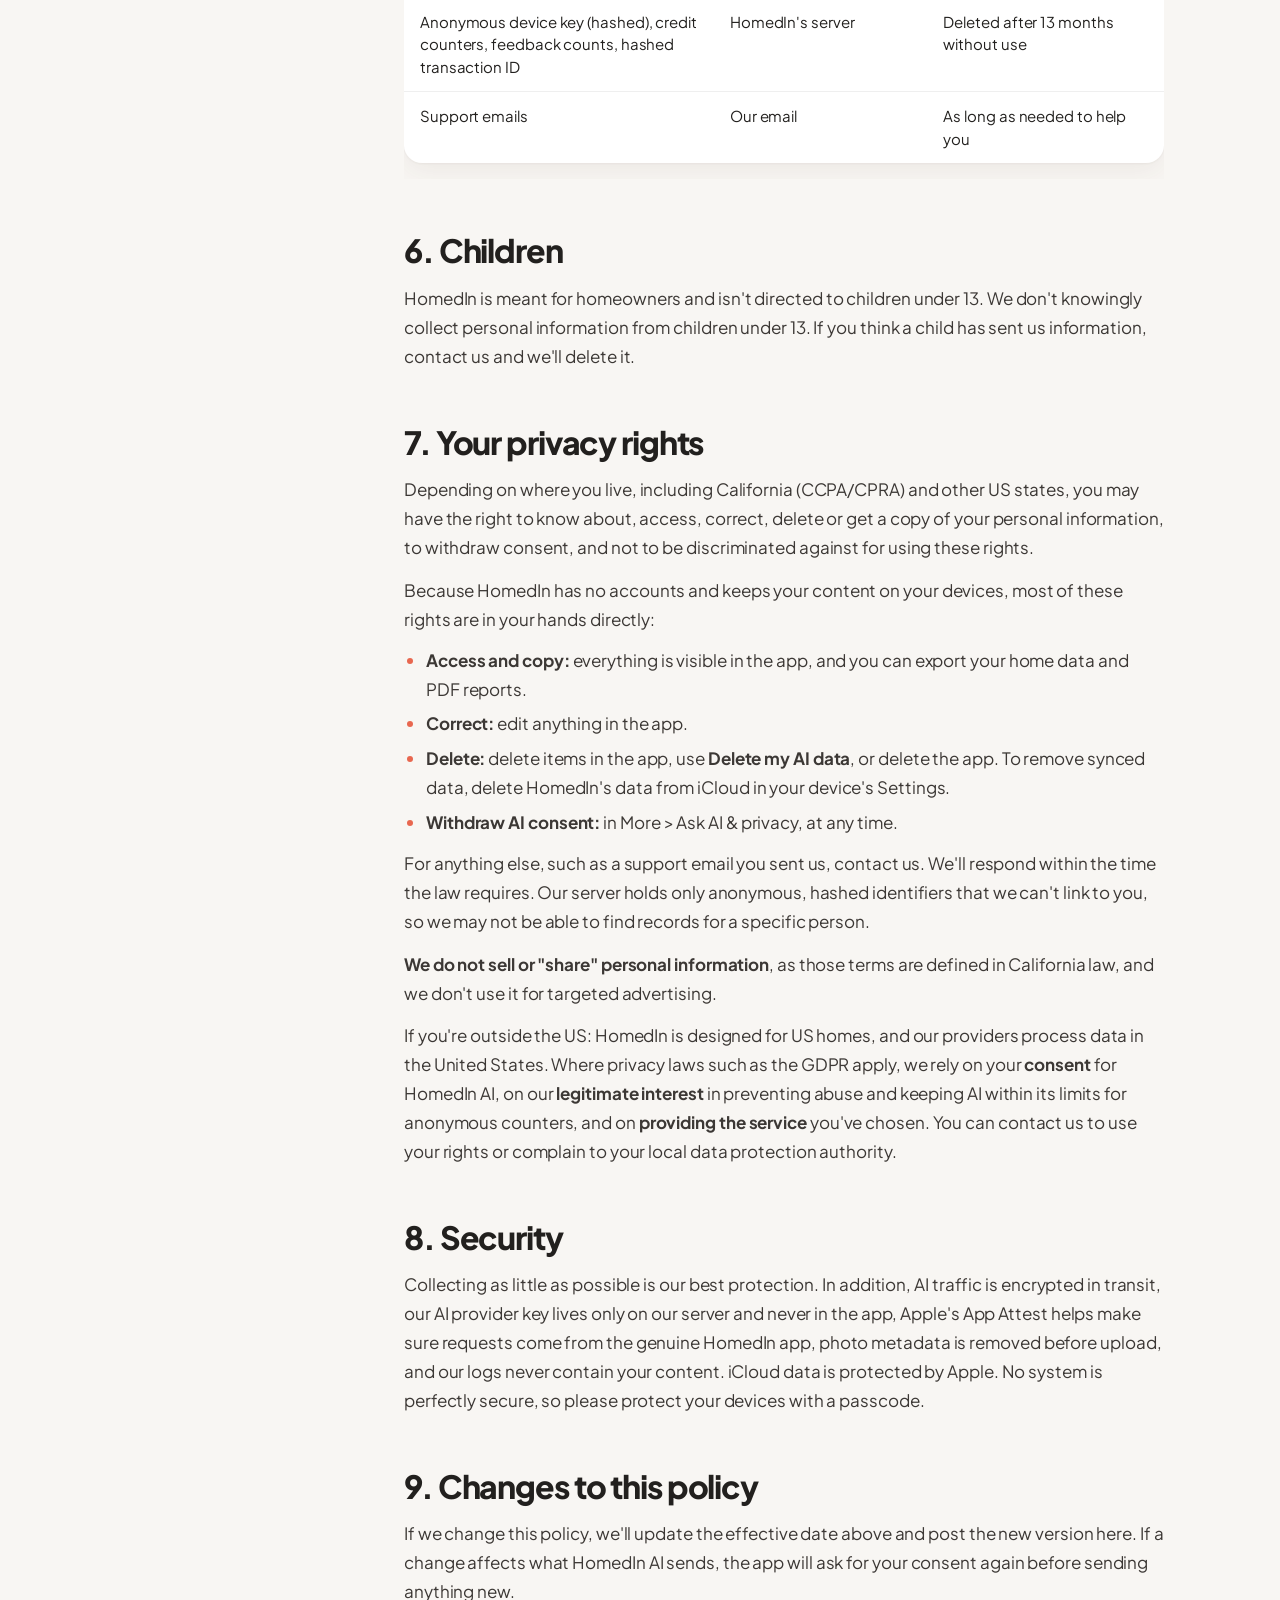
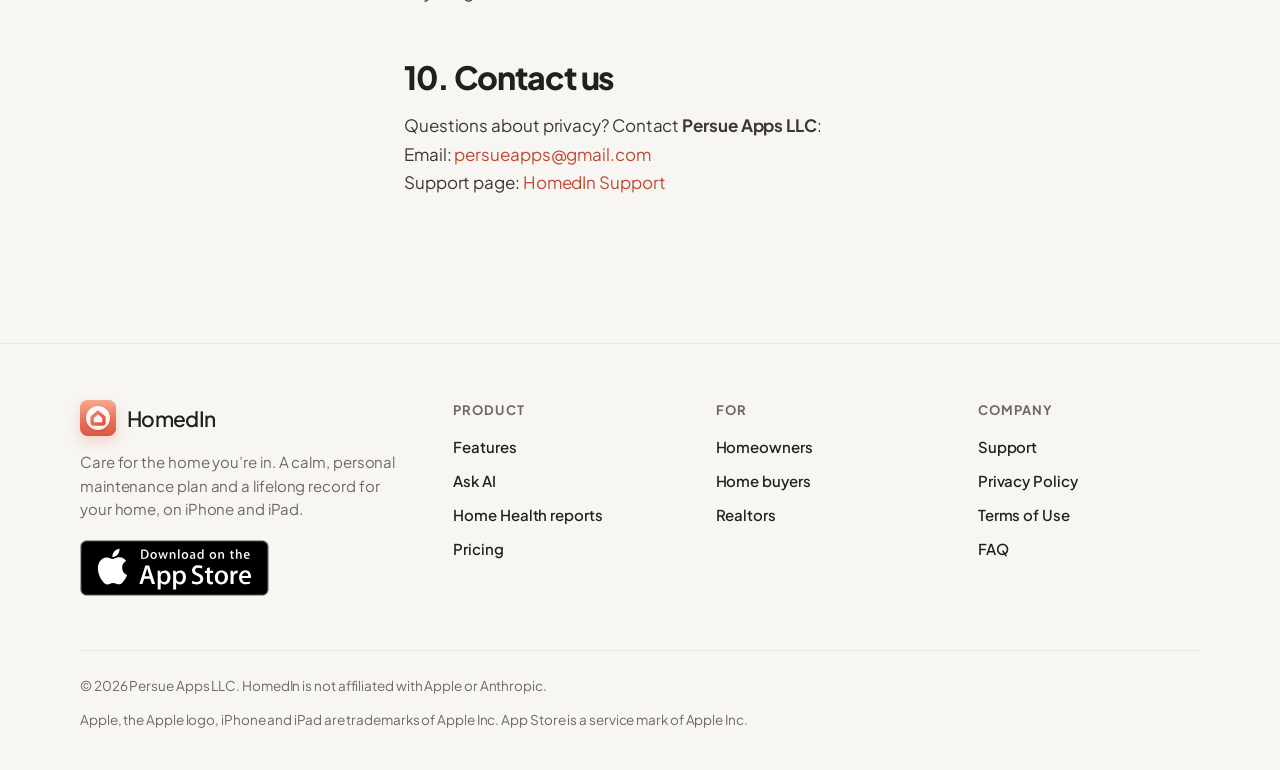
==== commit aa0b485a: "Privacy: list what HomedIn AI always sends" ====
--- a/privacy.html
+++ b/privacy.html
@@ -103,15 +103,30 @@
 <p><strong>Nothing is sent until you say yes.</strong> Before HomedIn AI sends anything, the app shows a consent screen that names Anthropic and lists what will be sent. Data goes to Anthropic <strong>only after you tap Allow, and only when you use Ask AI, a photo feature or a report.</strong> If you choose <strong>Not now</strong>, the rest of HomedIn works exactly the same. If what we send ever changes, the app asks you again.</p>
 </div>
 <h3>What's sent to Anthropic</h3>
-<p>When you use an AI feature, HomedIn sends only what that request needs:</p>
-<ul>
-<li><strong>the messages you write</strong>;</li>
-<li><strong>photos you choose to send</strong>, after you review them, with <strong>location and camera metadata removed</strong>;</li>
-<li><strong>facts about your home and its systems, your maintenance history and totals</strong>, for the categories you leave switched on. You choose these under <strong>Choose what's shared</strong>: systems and ages, model numbers, maintenance history and costs;</li>
-<li><strong>the brand and model</strong> from a label you scan;</li>
-<li>your <strong>approximate area: the first three digits of your ZIP code and your state</strong>, so price estimates fit your region.</li>
-</ul>
-<p><strong>Never sent:</strong> your name, an email address, your street address, your full ZIP code, your precise location, serial numbers, your notes or receipt images.</p>
+<p>When you use an AI feature, HomedIn sends only the following.</p>
+<p><strong>Always sent with every AI request</strong>, so answers fit your home and your area:</p>
+<ul>
+<li><strong>Approximate area</strong>: the first three digits of your ZIP code and your state</li>
+<li><strong>Home age</strong>: the year it was built</li>
+<li><strong>Typical frost dates</strong> for your area</li>
+<li><strong>Local hazards</strong> for your area</li>
+<li><strong>Open tasks</strong>: upcoming and overdue work</li>
+<li><strong>Home details</strong>: exterior, foundation and roof type</li>
+</ul>
+<p><strong>Sent if you leave it on.</strong> Under <strong>Choose what's shared</strong> you can switch each of these on or off:</p>
+<ul>
+<li><strong>Systems and ages</strong></li>
+<li><strong>Model numbers</strong></li>
+<li><strong>Maintenance history</strong></li>
+<li><strong>Costs</strong></li>
+</ul>
+<p><strong>Sent only when you use them:</strong></p>
+<ul>
+<li><strong>The messages you write</strong></li>
+<li><strong>Photos you choose to send</strong>, after you review them, with location and camera metadata removed</li>
+<li><strong>Brand and model</strong> from a label you scan</li>
+</ul>
+<p><strong>Never sent:</strong> your name, an email address, your street address, your full ZIP code, your precise location, your home's floor area, serial numbers, your notes or receipt images.</p>
 <p>When you look up an appliance from its label, Anthropic runs a <strong>web search</strong> using the brand and model text as the search query.</p>
 <h3>What Anthropic does with it</h3>
 <p>Anthropic is HomedIn's AI provider. It uses your request to write the answer. Under Anthropic's standard API terms, Anthropic <strong>does not train its models on this data</strong> and <strong>deletes it within 30 days</strong>. It keeps data longer only if a request is flagged for a policy violation or where the law requires it. See the <a href="https://privacy.claude.com/en/articles/7996866-how-long-do-you-store-my-organization-s-data" rel="noopener">Anthropic Privacy Center</a> and <a href="https://www.anthropic.com/legal/privacy" rel="noopener">Anthropic's Privacy Policy</a>.</p>
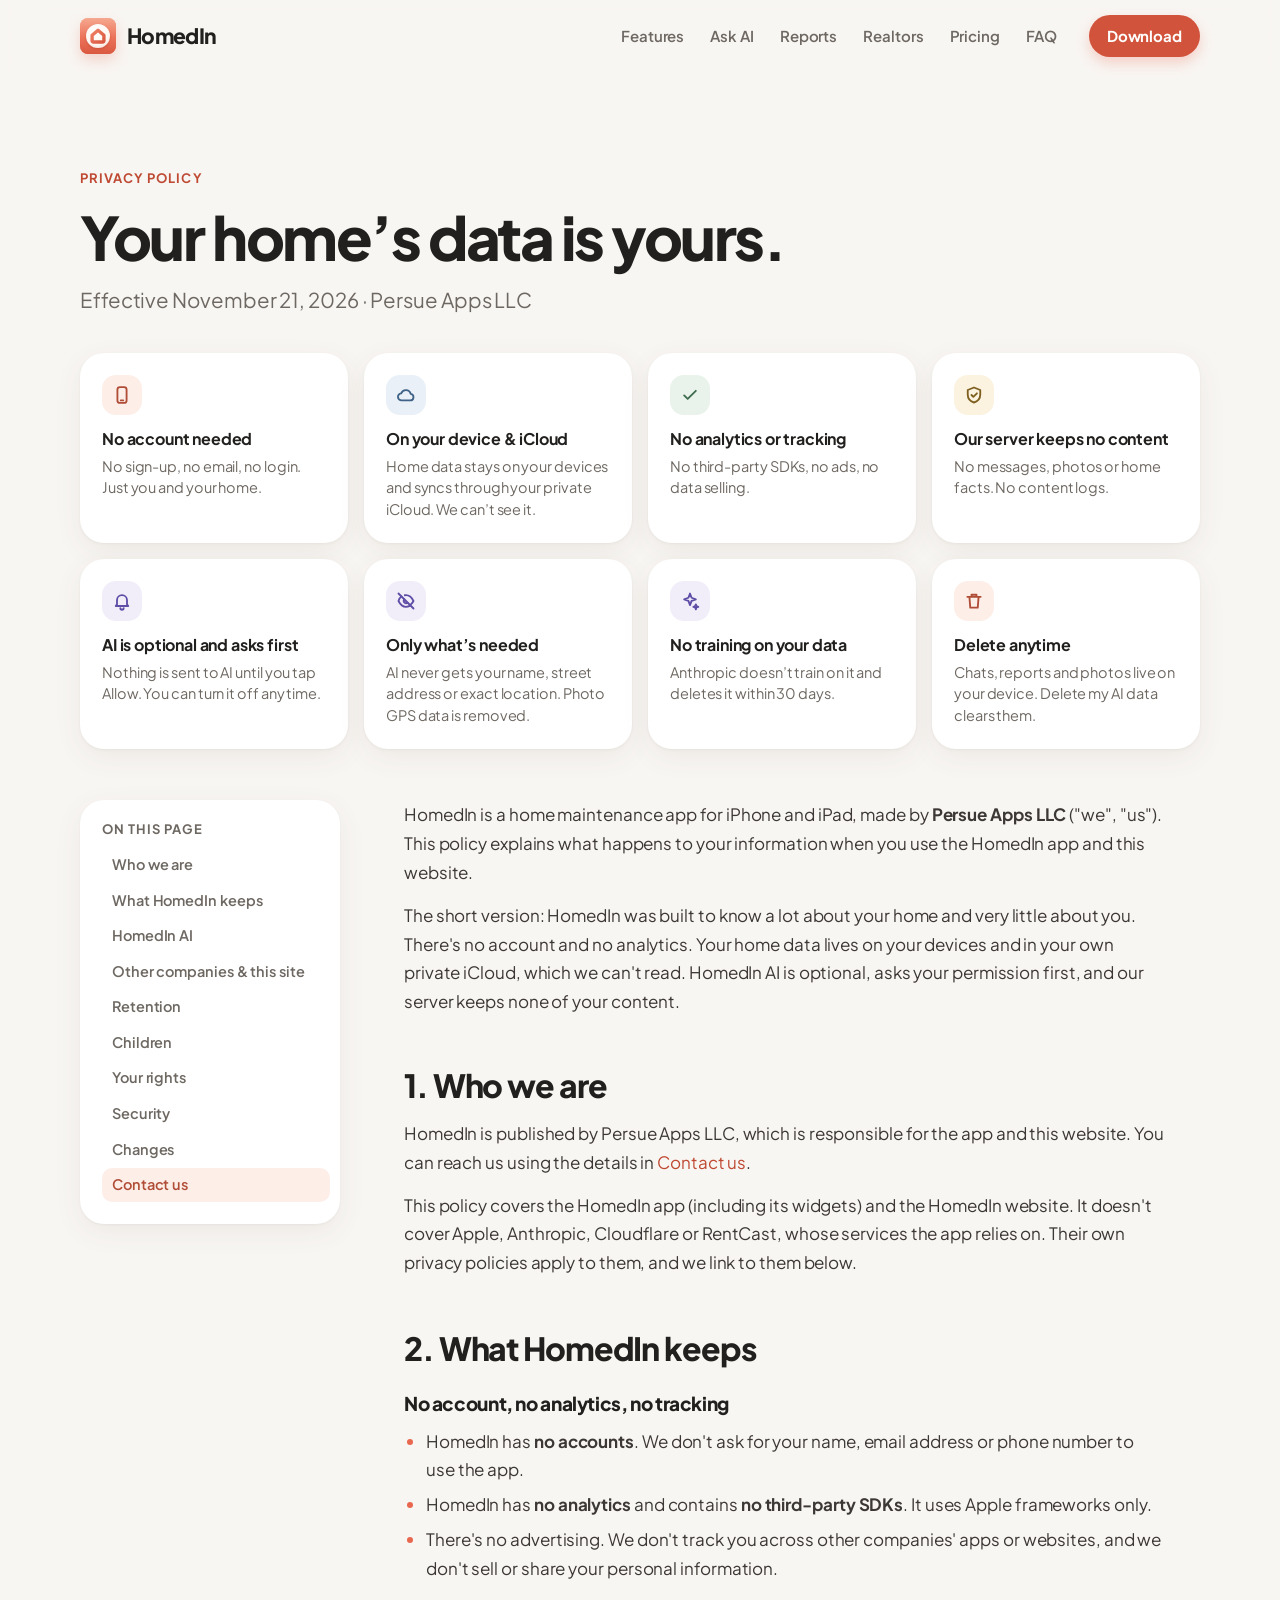
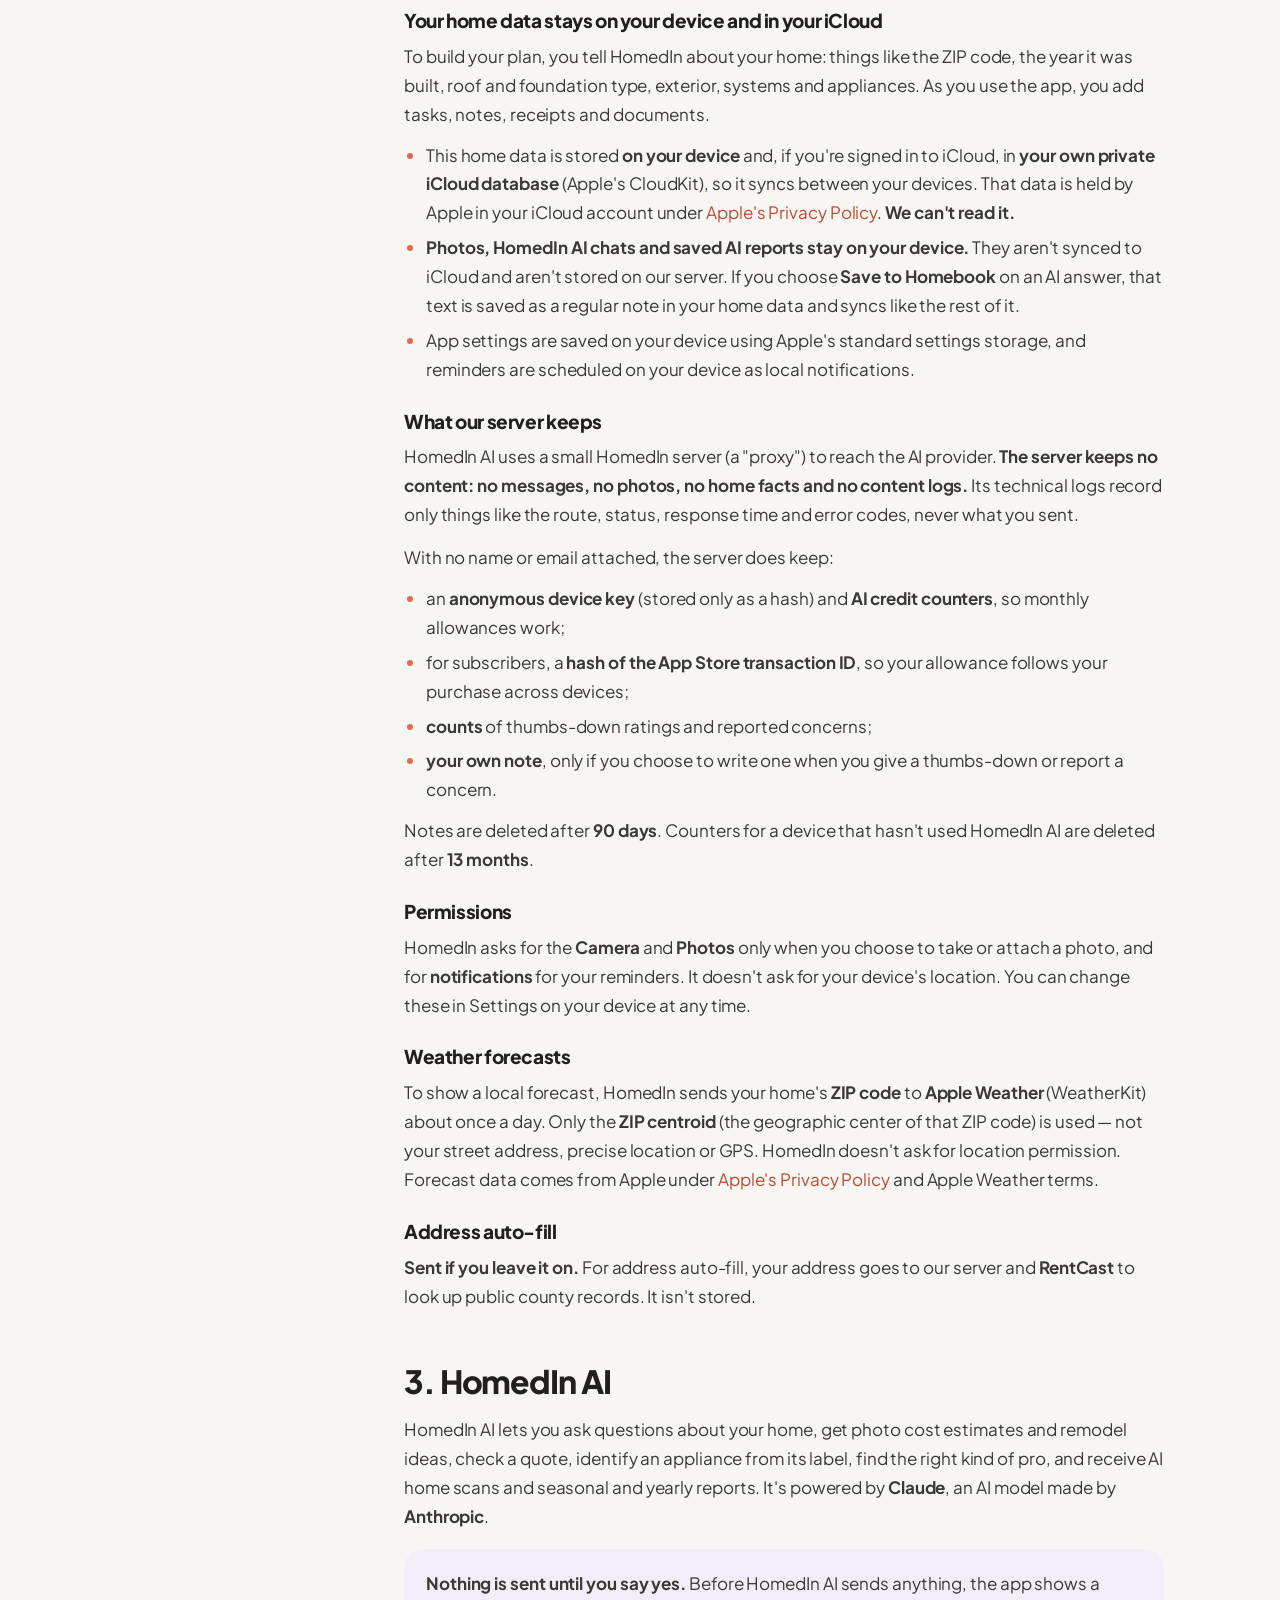
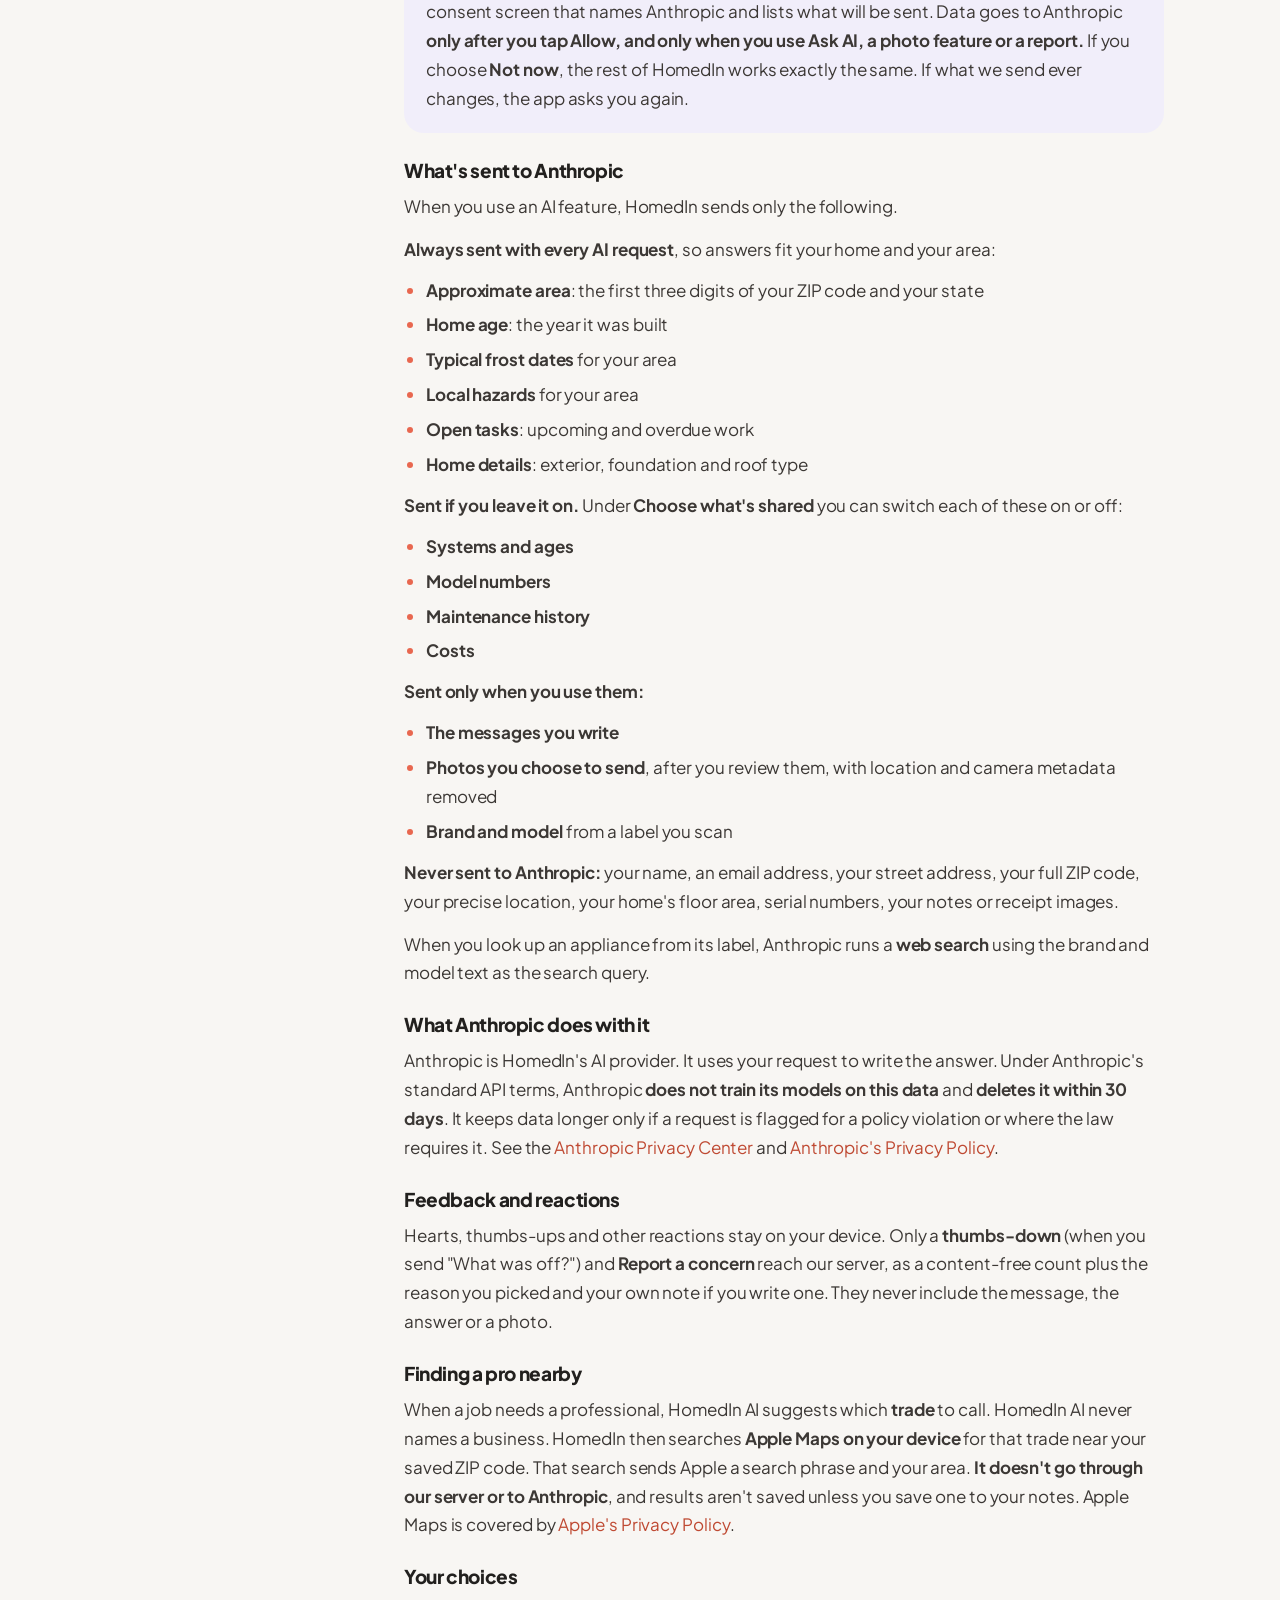
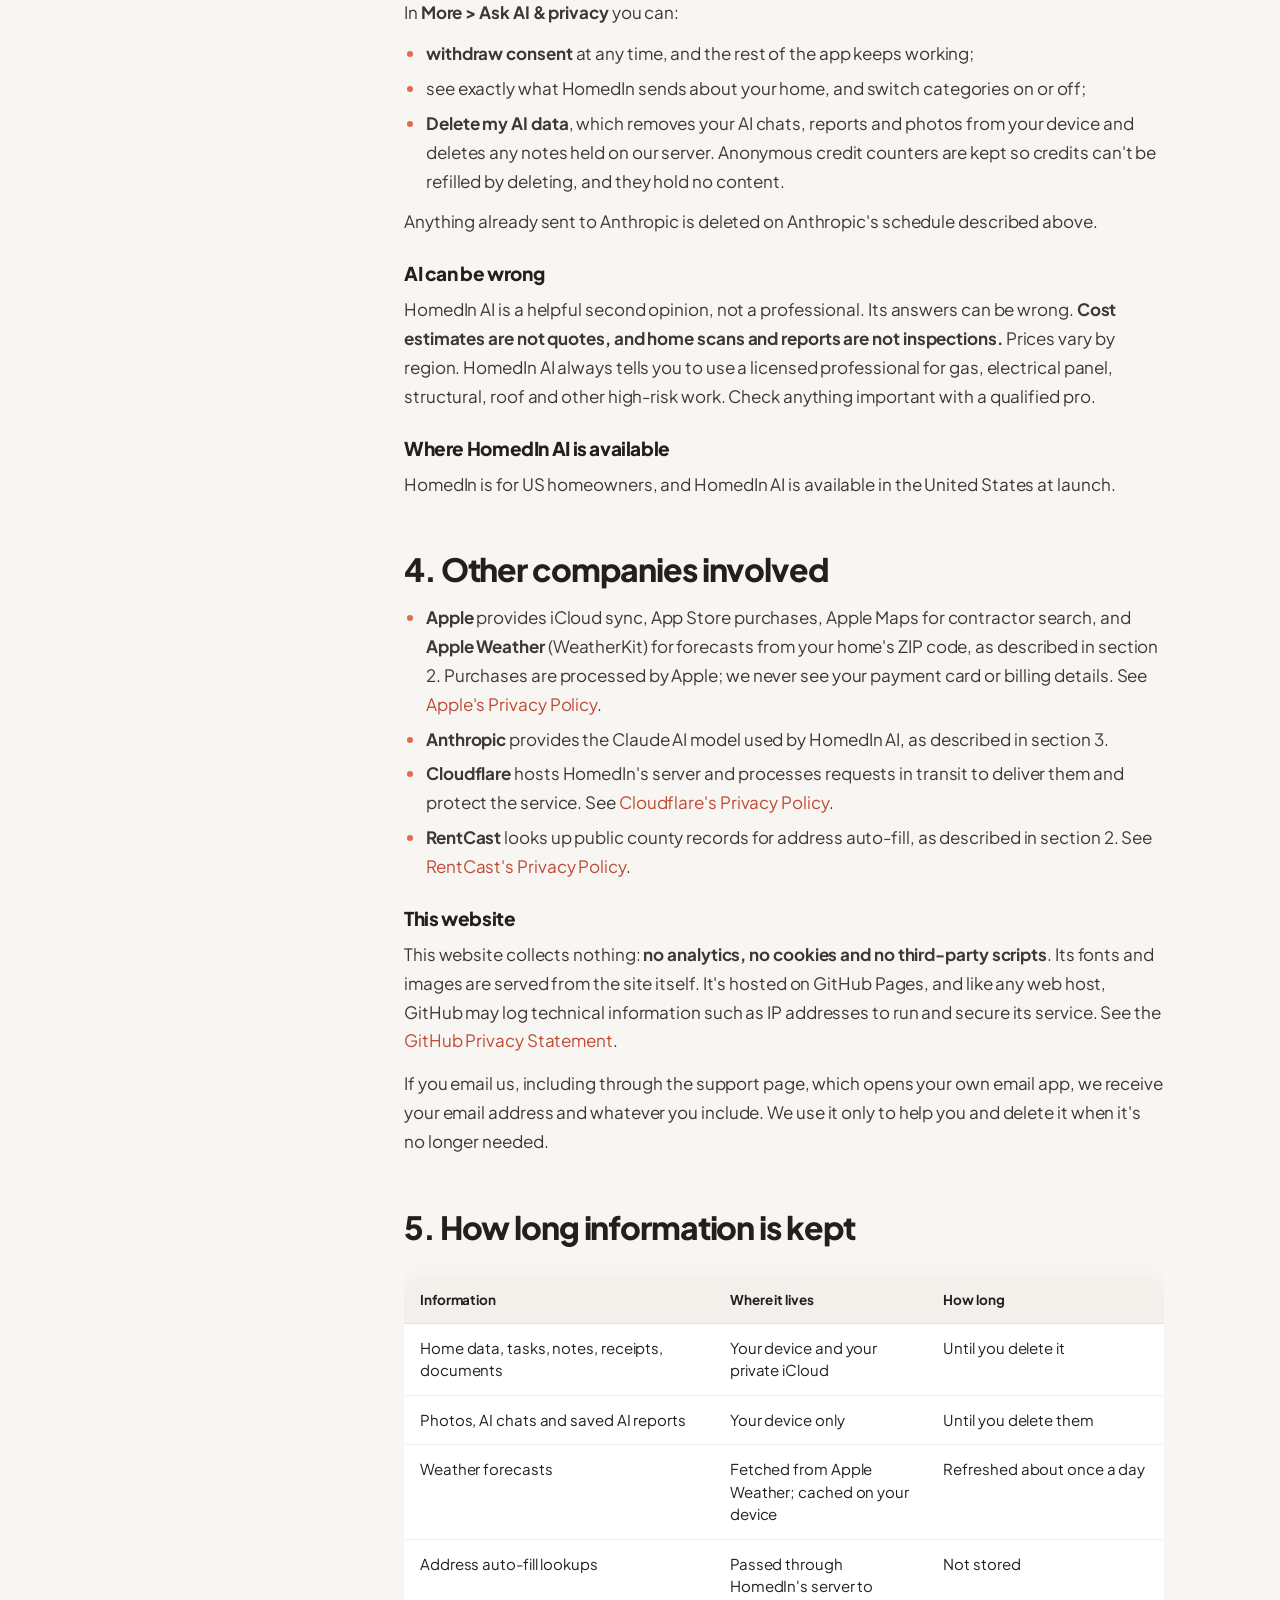
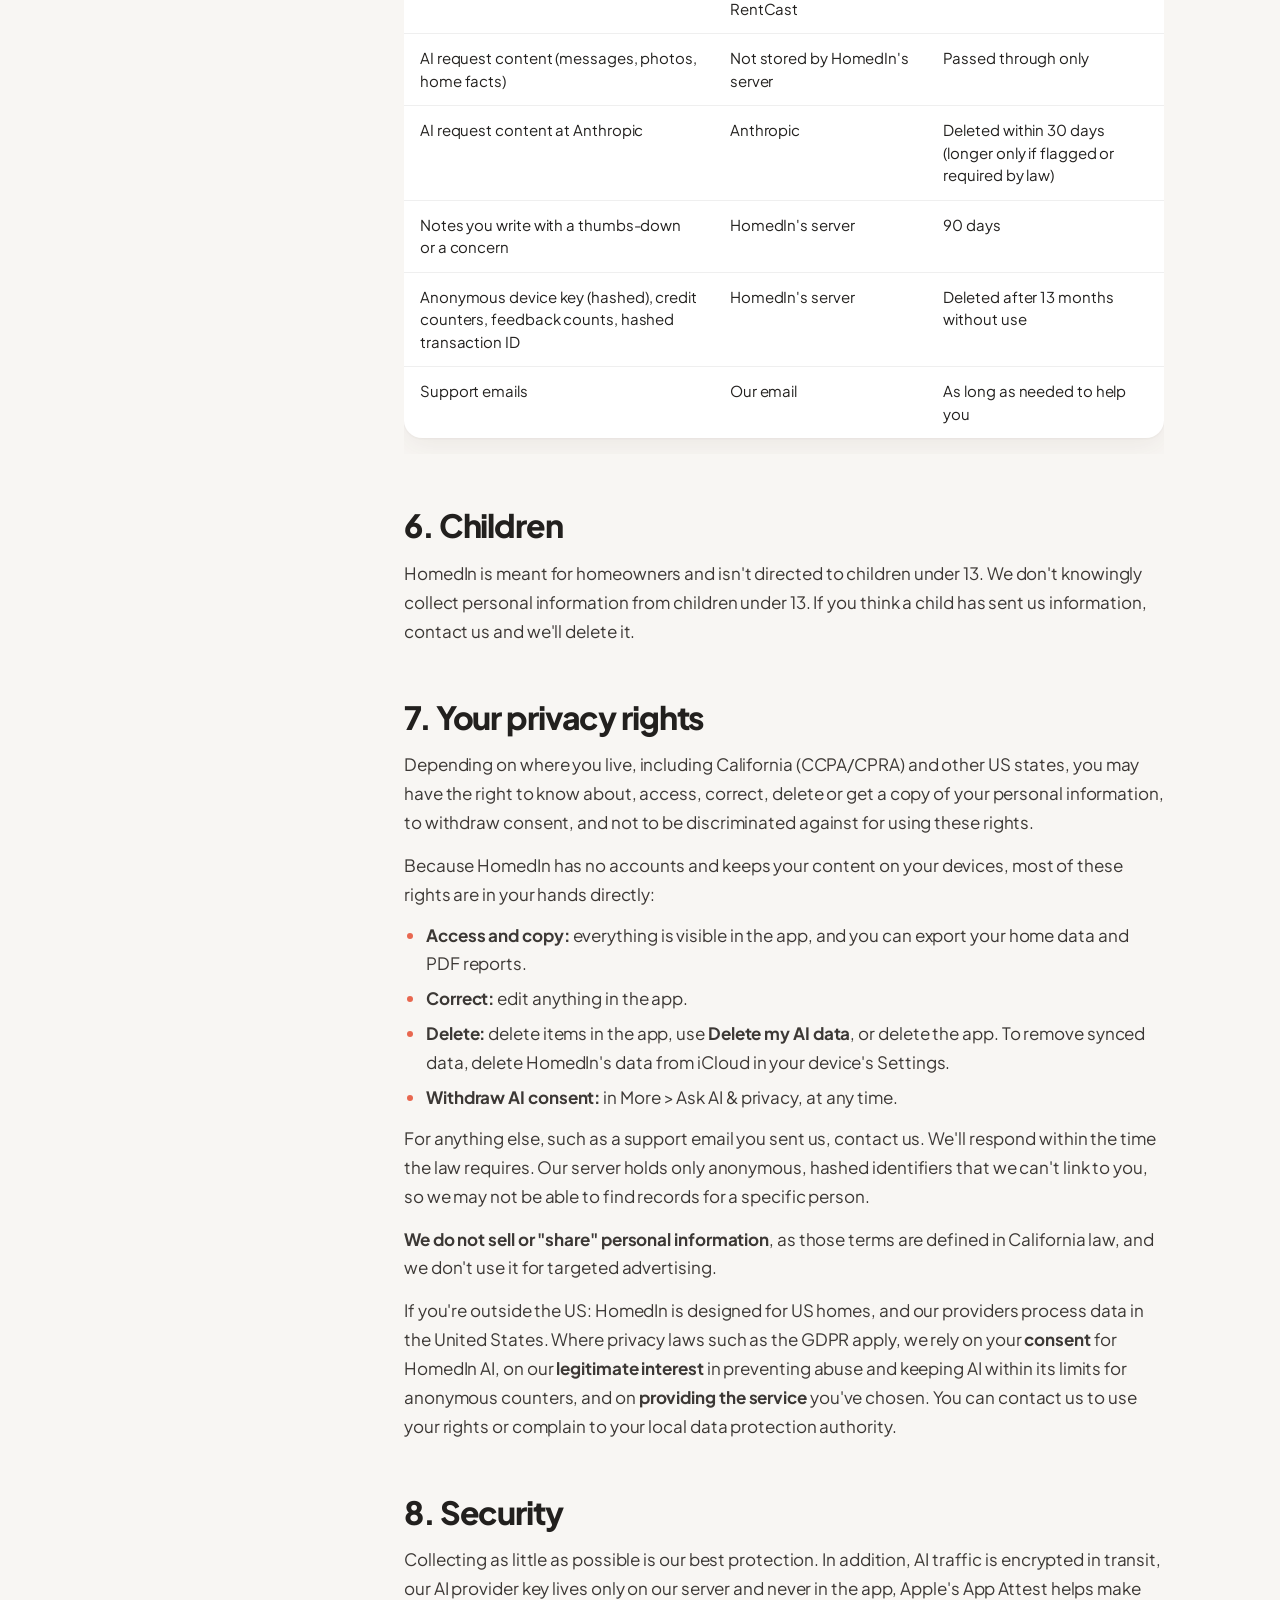
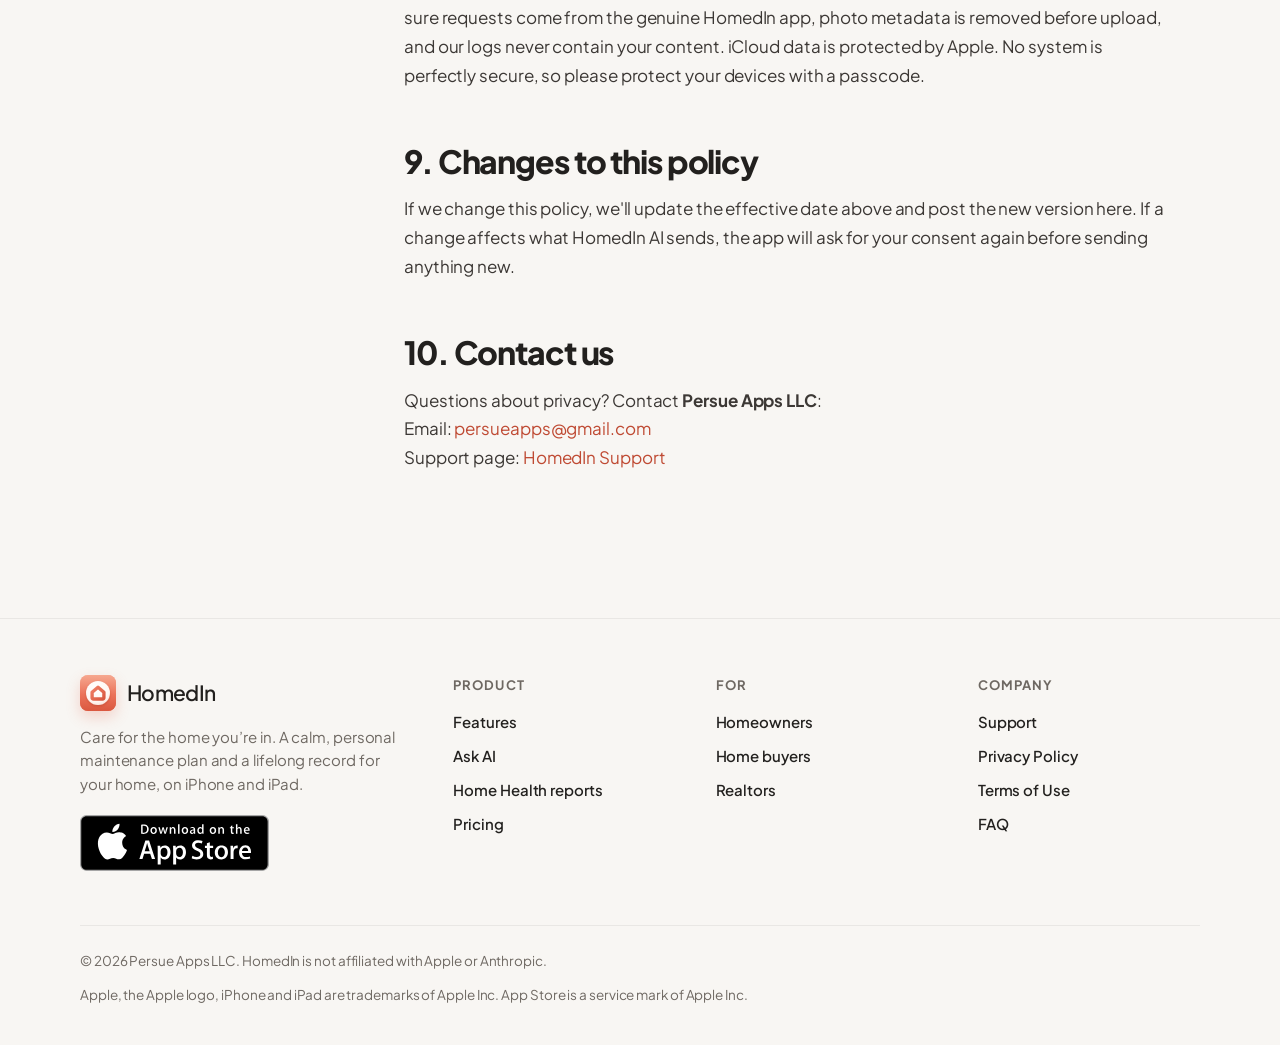
==== commit 25cf44e5: "Add address auto-fill and RentCast to the privacy policy" ====
--- a/privacy.html
+++ b/privacy.html
@@ -46,14 +46,14 @@
   <div class="wrap">
     <span class="eyebrow">Privacy Policy</span>
     <h1>Your home’s data is yours.</h1>
-    <p class="lead">Effective November 20, 2026 · Persue Apps LLC</p>
+    <p class="lead">Effective November 21, 2026 · Persue Apps LLC</p>
     <div class="glance" aria-label="Privacy at a glance">
       <div class="g reveal"><div class="ic t-peach"><svg width="20" height="20" viewBox="0 0 24 24" fill="none" stroke="currentColor" stroke-width="2.2" stroke-linecap="round" stroke-linejoin="round" aria-hidden="true"><rect x="6.5" y="2.5" width="11" height="19" rx="3"/><path d="M10.5 18.5h3"/></svg></div><b>No account needed</b><span>No sign-up, no email, no login. Just you and your home.</span></div>
       <div class="g reveal"><div class="ic t-sky"><svg width="20" height="20" viewBox="0 0 24 24" fill="none" stroke="currentColor" stroke-width="2.2" stroke-linecap="round" stroke-linejoin="round" aria-hidden="true"><path d="M7 18.5h10a4 4 0 0 0 .6-7.95A6 6 0 0 0 6.2 10 4.25 4.25 0 0 0 7 18.5z"/></svg></div><b>On your device &amp; iCloud</b><span>Home data stays on your devices and syncs through your private iCloud. We can’t see it.</span></div>
       <div class="g reveal"><div class="ic t-sage"><svg width="20" height="20" viewBox="0 0 24 24" fill="none" stroke="currentColor" stroke-width="2.2" stroke-linecap="round" stroke-linejoin="round" aria-hidden="true"><path d="M5 12.5l4.2 4.2L19 7"/></svg></div><b>No analytics or tracking</b><span>No third-party SDKs, no ads, no data selling.</span></div>
       <div class="g reveal"><div class="ic t-butter"><svg width="20" height="20" viewBox="0 0 24 24" fill="none" stroke="currentColor" stroke-width="2.2" stroke-linecap="round" stroke-linejoin="round" aria-hidden="true"><path d="M12 3l7.5 3v5.5c0 4.6-3.2 8.3-7.5 9.5-4.3-1.2-7.5-4.9-7.5-9.5V6z"/><path d="M9 12l2.2 2.2L15.5 10"/></svg></div><b>Our server keeps no content</b><span>No messages, photos or home facts. No content logs.</span></div>
       <div class="g reveal"><div class="ic t-iris"><svg width="20" height="20" viewBox="0 0 24 24" fill="none" stroke="currentColor" stroke-width="2.2" stroke-linecap="round" stroke-linejoin="round" aria-hidden="true"><path d="M6 16V11a6 6 0 0 1 12 0v5l1.5 2h-15z"/><path d="M10 20.5a2 2 0 0 0 4 0"/></svg></div><b>AI is optional and asks first</b><span>Nothing is sent to AI until you tap Allow. You can turn it off any time.</span></div>
-      <div class="g reveal"><div class="ic t-iris"><svg width="20" height="20" viewBox="0 0 24 24" fill="none" stroke="currentColor" stroke-width="2.2" stroke-linecap="round" stroke-linejoin="round" aria-hidden="true"><path d="M3 3l18 18"/><path d="M10.6 5.1A10 10 0 0 1 12 5c5.5 0 9 7 9 7a16 16 0 0 1-3.2 4.1M6.6 6.6C4.1 8.2 3 12 3 12s3.5 7 9 7a9 9 0 0 0 4.4-1.1"/><path d="M9.9 9.9a3 3 0 0 0 4.2 4.2"/></svg></div><b>Only what’s needed</b><span>Never your name, street address or exact location. Photo GPS data is removed.</span></div>
+      <div class="g reveal"><div class="ic t-iris"><svg width="20" height="20" viewBox="0 0 24 24" fill="none" stroke="currentColor" stroke-width="2.2" stroke-linecap="round" stroke-linejoin="round" aria-hidden="true"><path d="M3 3l18 18"/><path d="M10.6 5.1A10 10 0 0 1 12 5c5.5 0 9 7 9 7a16 16 0 0 1-3.2 4.1M6.6 6.6C4.1 8.2 3 12 3 12s3.5 7 9 7a9 9 0 0 0 4.4-1.1"/><path d="M9.9 9.9a3 3 0 0 0 4.2 4.2"/></svg></div><b>Only what’s needed</b><span>AI never gets your name, street address or exact location. Photo GPS data is removed.</span></div>
       <div class="g reveal"><div class="ic t-iris"><svg width="20" height="20" viewBox="0 0 24 24" fill="none" stroke="currentColor" stroke-width="2.2" stroke-linecap="round" stroke-linejoin="round" aria-hidden="true"><path d="M12 3l1.9 5.1L19 10l-5.1 1.9L12 17l-1.9-5.1L5 10l5.1-1.9z"/><path d="M19 16l.8 2.2L22 19l-2.2.8L19 22l-.8-2.2L16 19l2.2-.8z"/></svg></div><b>No training on your data</b><span>Anthropic doesn’t train on it and deletes it within 30 days.</span></div>
       <div class="g reveal"><div class="ic t-peach"><svg width="20" height="20" viewBox="0 0 24 24" fill="none" stroke="currentColor" stroke-width="2.2" stroke-linecap="round" stroke-linejoin="round" aria-hidden="true"><path d="M4 7h16M9 7V4.5h6V7M6.5 7l1 13h9l1-13"/></svg></div><b>Delete anytime</b><span>Chats, reports and photos live on your device. Delete my AI data clears them.</span></div>
     </div>
@@ -68,7 +68,7 @@
 <p>The short version: HomedIn was built to know a lot about your home and very little about you. There's no account and no analytics. Your home data lives on your devices and in your own private iCloud, which we can't read. HomedIn AI is optional, asks your permission first, and our server keeps none of your content.</p>
     <section id="who" aria-labelledby="who-h"><h2 id="who-h">1. Who we are</h2>
 <p>HomedIn is published by Persue Apps LLC, which is responsible for the app and this website. You can reach us using the details in <a href="#contact">Contact us</a>.</p>
-<p>This policy covers the HomedIn app (including its widgets) and the HomedIn website. It doesn't cover Apple, Anthropic or Cloudflare, whose services the app relies on. Their own privacy policies apply to them, and we link to them below.</p></section>
+<p>This policy covers the HomedIn app (including its widgets) and the HomedIn website. It doesn't cover Apple, Anthropic, Cloudflare or RentCast, whose services the app relies on. Their own privacy policies apply to them, and we link to them below.</p></section>
 <section id="keeps" aria-labelledby="keeps-h"><h2 id="keeps-h">2. What HomedIn keeps</h2>
 <h3>No account, no analytics, no tracking</h3>
 <ul>
@@ -96,7 +96,9 @@
 <h3>Permissions</h3>
 <p>HomedIn asks for the <strong>Camera</strong> and <strong>Photos</strong> only when you choose to take or attach a photo, and for <strong>notifications</strong> for your reminders. It doesn't ask for your device's location. You can change these in Settings on your device at any time.</p>
 <h3>Weather forecasts</h3>
-<p>To show a local forecast, HomedIn sends your home's <strong>ZIP code</strong> to <strong>Apple Weather</strong> (WeatherKit) about once a day. Only the <strong>ZIP centroid</strong> (the geographic center of that ZIP code) is used — not your street address, precise location or GPS. HomedIn doesn't ask for location permission. Forecast data comes from Apple under <a href="https://www.apple.com/legal/privacy/" rel="noopener">Apple's Privacy Policy</a> and Apple Weather terms.</p></section>
+<p>To show a local forecast, HomedIn sends your home's <strong>ZIP code</strong> to <strong>Apple Weather</strong> (WeatherKit) about once a day. Only the <strong>ZIP centroid</strong> (the geographic center of that ZIP code) is used — not your street address, precise location or GPS. HomedIn doesn't ask for location permission. Forecast data comes from Apple under <a href="https://www.apple.com/legal/privacy/" rel="noopener">Apple's Privacy Policy</a> and Apple Weather terms.</p>
+<h3>Address auto-fill</h3>
+<p><strong>Sent if you leave it on.</strong> For address auto-fill, your address goes to our server and <strong>RentCast</strong> to look up public county records. It isn't stored.</p></section>
 <section id="ai" aria-labelledby="ai-h"><h2 id="ai-h">3. HomedIn AI</h2>
 <p>HomedIn AI lets you ask questions about your home, get photo cost estimates and remodel ideas, check a quote, identify an appliance from its label, find the right kind of pro, and receive AI home scans and seasonal and yearly reports. It's powered by <strong>Claude</strong>, an AI model made by <strong>Anthropic</strong>.</p>
 <div class="callout iris">
@@ -126,7 +128,7 @@
 <li><strong>Photos you choose to send</strong>, after you review them, with location and camera metadata removed</li>
 <li><strong>Brand and model</strong> from a label you scan</li>
 </ul>
-<p><strong>Never sent:</strong> your name, an email address, your street address, your full ZIP code, your precise location, your home's floor area, serial numbers, your notes or receipt images.</p>
+<p><strong>Never sent to Anthropic:</strong> your name, an email address, your street address, your full ZIP code, your precise location, your home's floor area, serial numbers, your notes or receipt images.</p>
 <p>When you look up an appliance from its label, Anthropic runs a <strong>web search</strong> using the brand and model text as the search query.</p>
 <h3>What Anthropic does with it</h3>
 <p>Anthropic is HomedIn's AI provider. It uses your request to write the answer. Under Anthropic's standard API terms, Anthropic <strong>does not train its models on this data</strong> and <strong>deletes it within 30 days</strong>. It keeps data longer only if a request is flagged for a policy violation or where the law requires it. See the <a href="https://privacy.claude.com/en/articles/7996866-how-long-do-you-store-my-organization-s-data" rel="noopener">Anthropic Privacy Center</a> and <a href="https://www.anthropic.com/legal/privacy" rel="noopener">Anthropic's Privacy Policy</a>.</p>
@@ -153,6 +155,7 @@
 <li><strong>Apple</strong> provides iCloud sync, App Store purchases, Apple Maps for contractor search, and <strong>Apple Weather</strong> (WeatherKit) for forecasts from your home's ZIP code, as described in section 2. Purchases are processed by Apple; we never see your payment card or billing details. See <a href="https://www.apple.com/legal/privacy/" rel="noopener">Apple's Privacy Policy</a>.</li>
 <li><strong>Anthropic</strong> provides the Claude AI model used by HomedIn AI, as described in section 3.</li>
 <li><strong>Cloudflare</strong> hosts HomedIn's server and processes requests in transit to deliver them and protect the service. See <a href="https://www.cloudflare.com/privacypolicy/" rel="noopener">Cloudflare's Privacy Policy</a>.</li>
+<li><strong>RentCast</strong> looks up public county records for address auto-fill, as described in section 2. See <a href="https://www.rentcast.io/privacy" rel="noopener">RentCast's Privacy Policy</a>.</li>
 </ul>
 <h3>This website</h3>
 <p>This website collects nothing: <strong>no analytics, no cookies and no third-party scripts</strong>. Its fonts and images are served from the site itself. It's hosted on GitHub Pages, and like any web host, GitHub may log technical information such as IP addresses to run and secure its service. See the <a href="https://docs.github.com/en/site-policy/privacy-policies/github-general-privacy-statement" rel="noopener">GitHub Privacy Statement</a>. <!-- TODO(Noah): update this paragraph if the site moves to a custom domain or another host (plan open question 3). --></p>
@@ -181,6 +184,11 @@
 <td>Weather forecasts</td>
 <td>Fetched from Apple Weather; cached on your device</td>
 <td>Refreshed about once a day</td>
+</tr>
+<tr>
+<td>Address auto-fill lookups</td>
+<td>Passed through HomedIn's server to RentCast</td>
+<td>Not stored</td>
 </tr>
 <tr>
 <td>AI request content (messages, photos, home facts)</td>
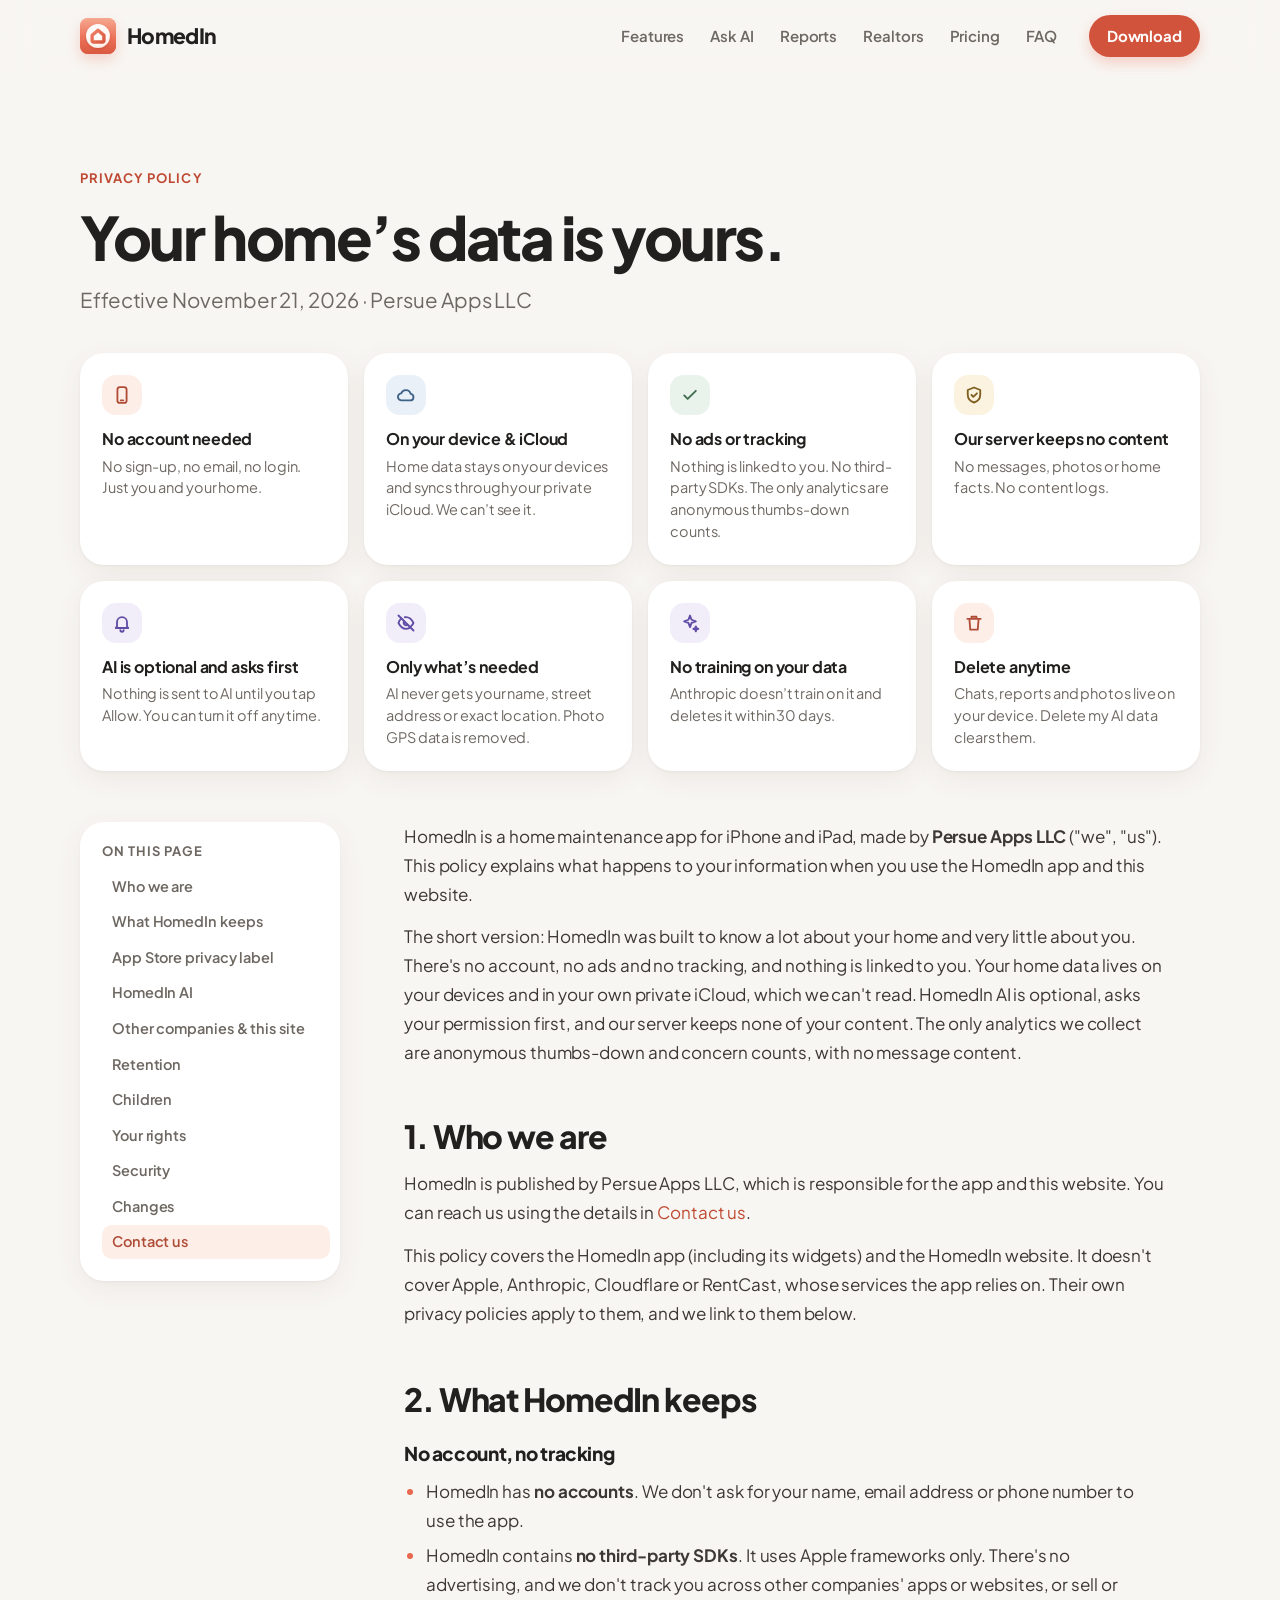
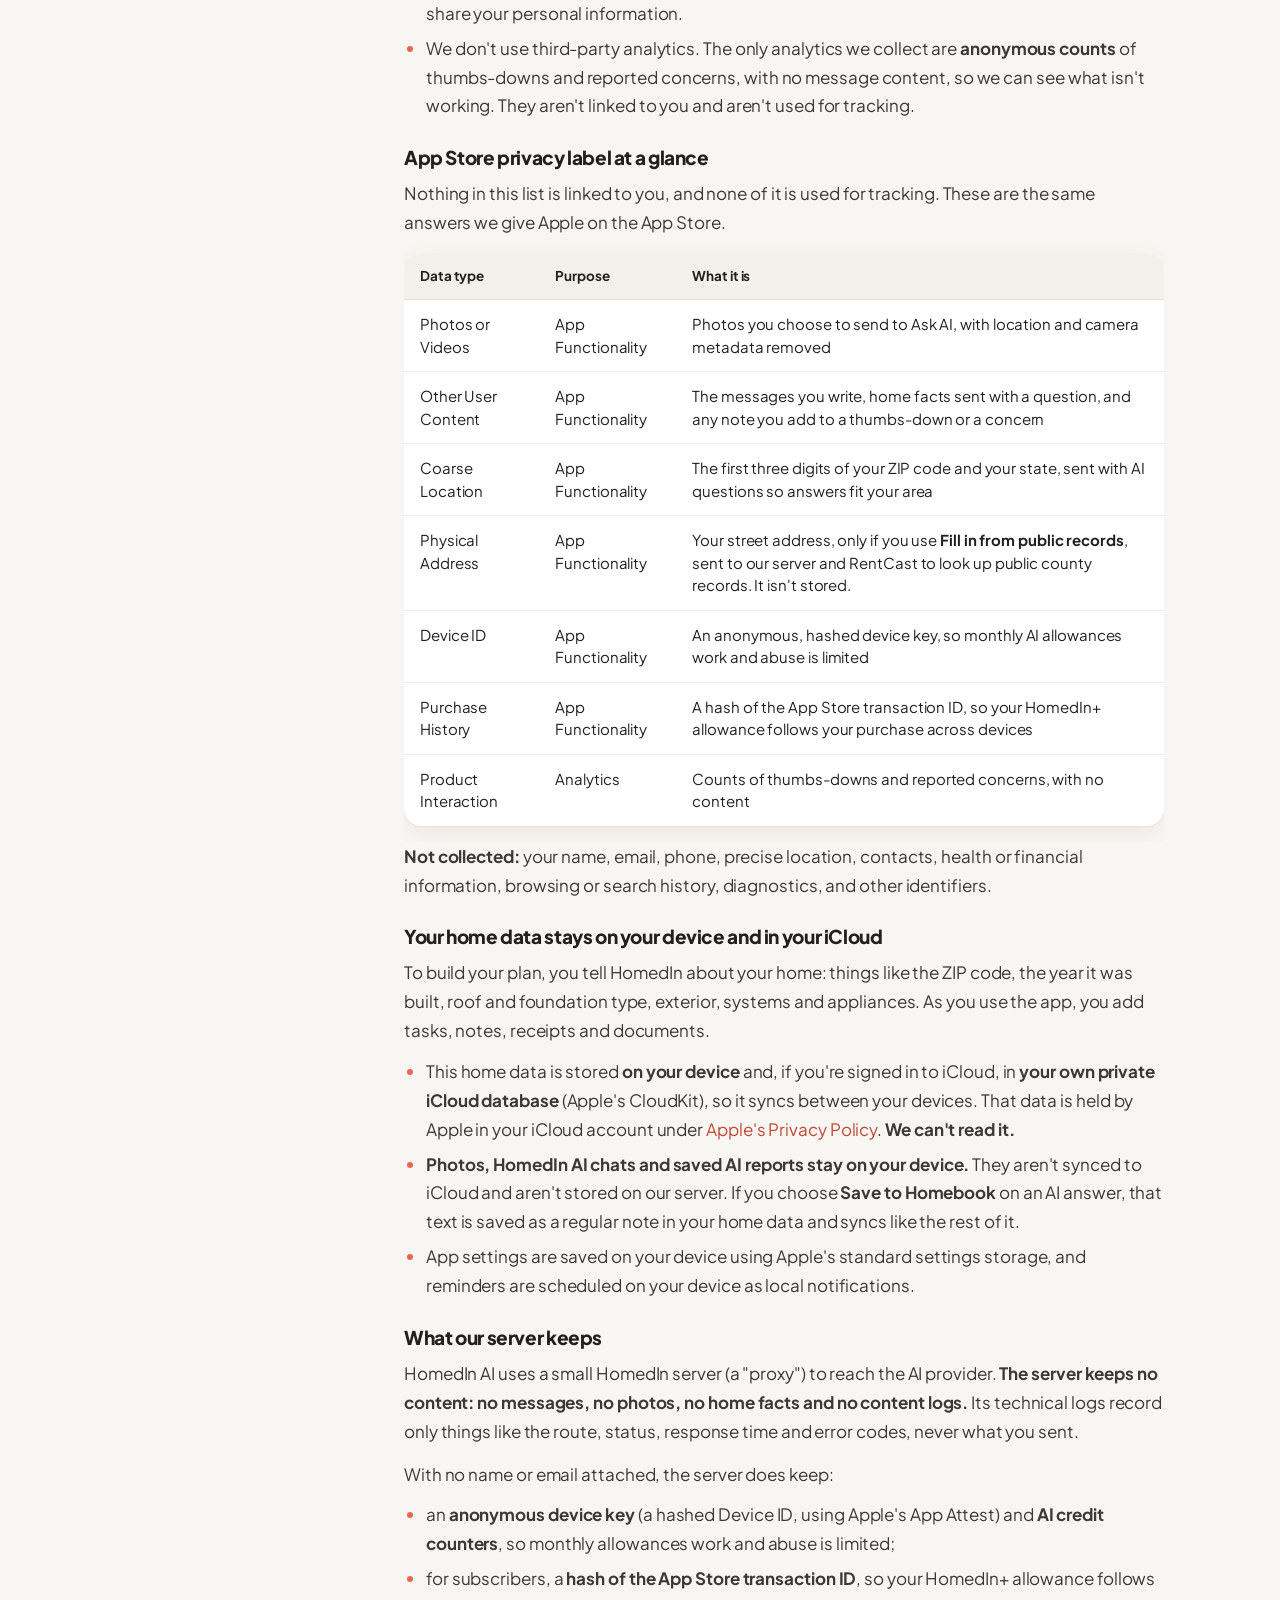
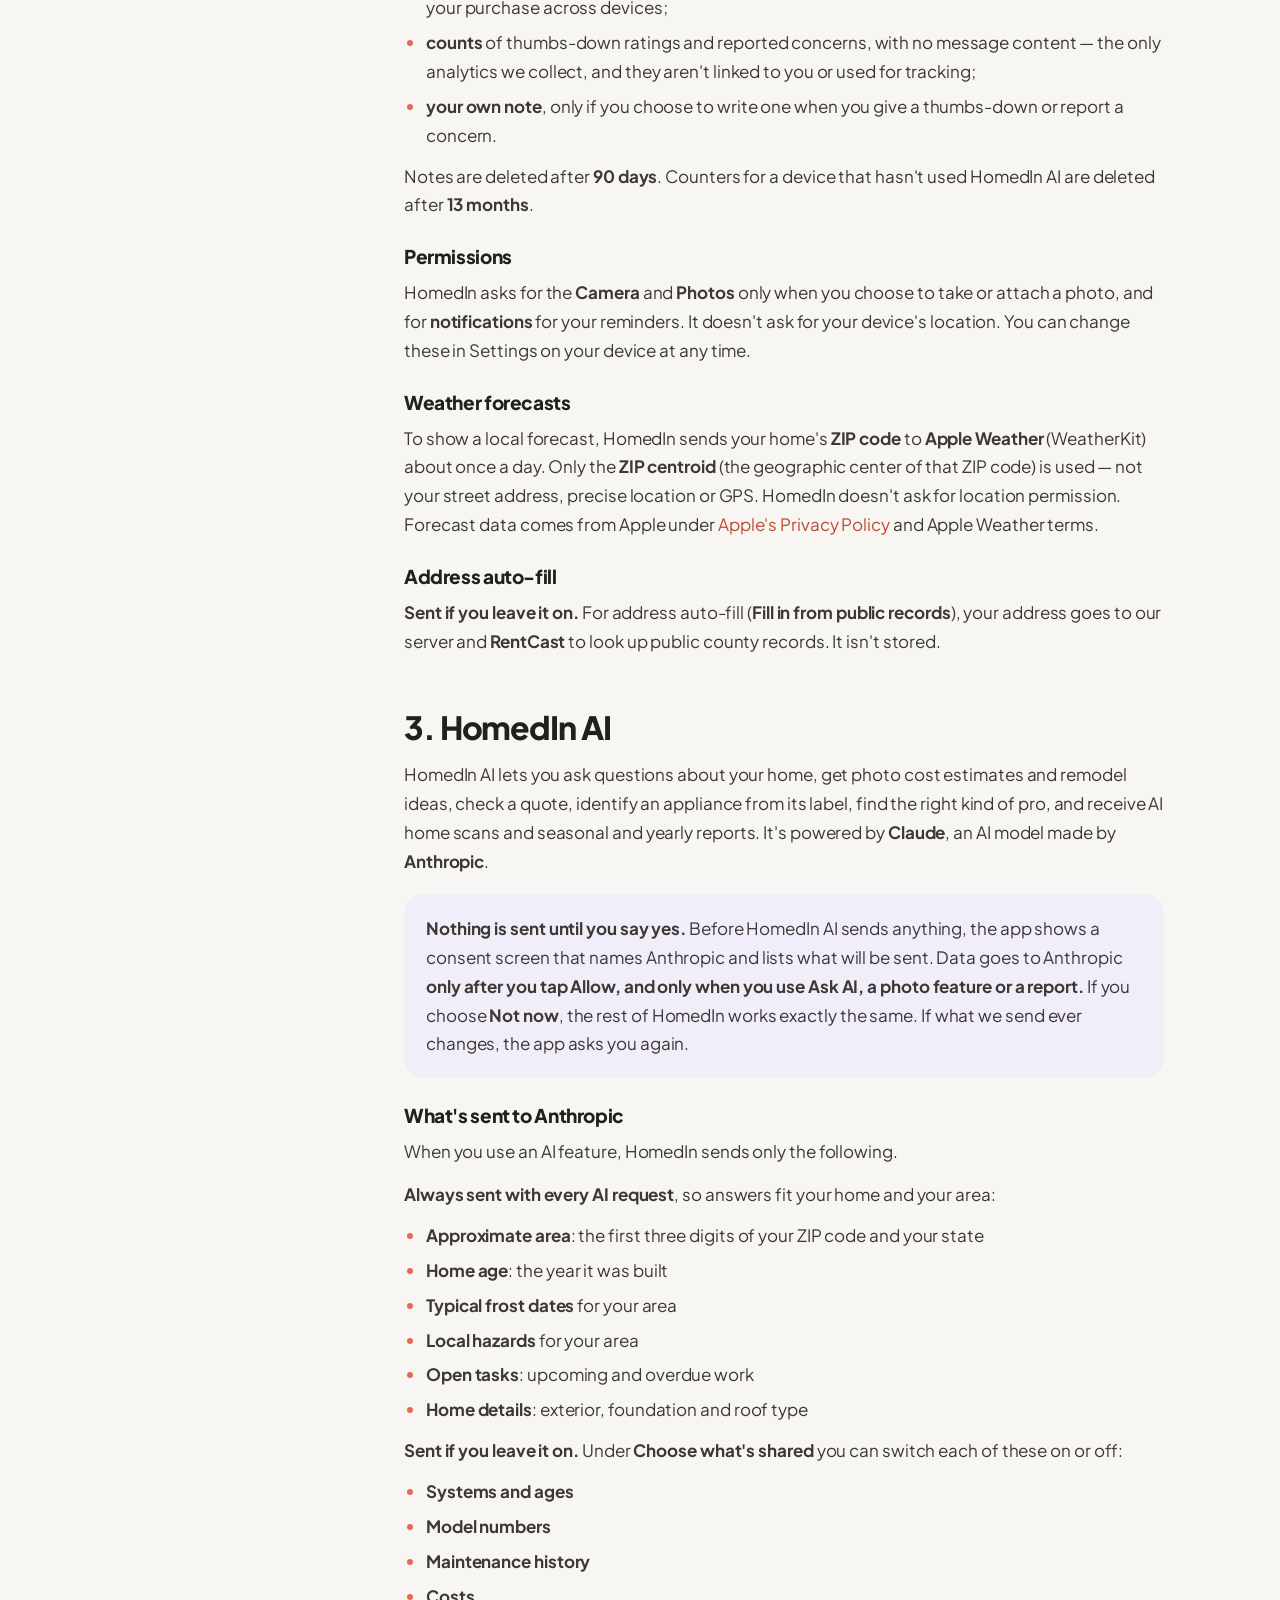
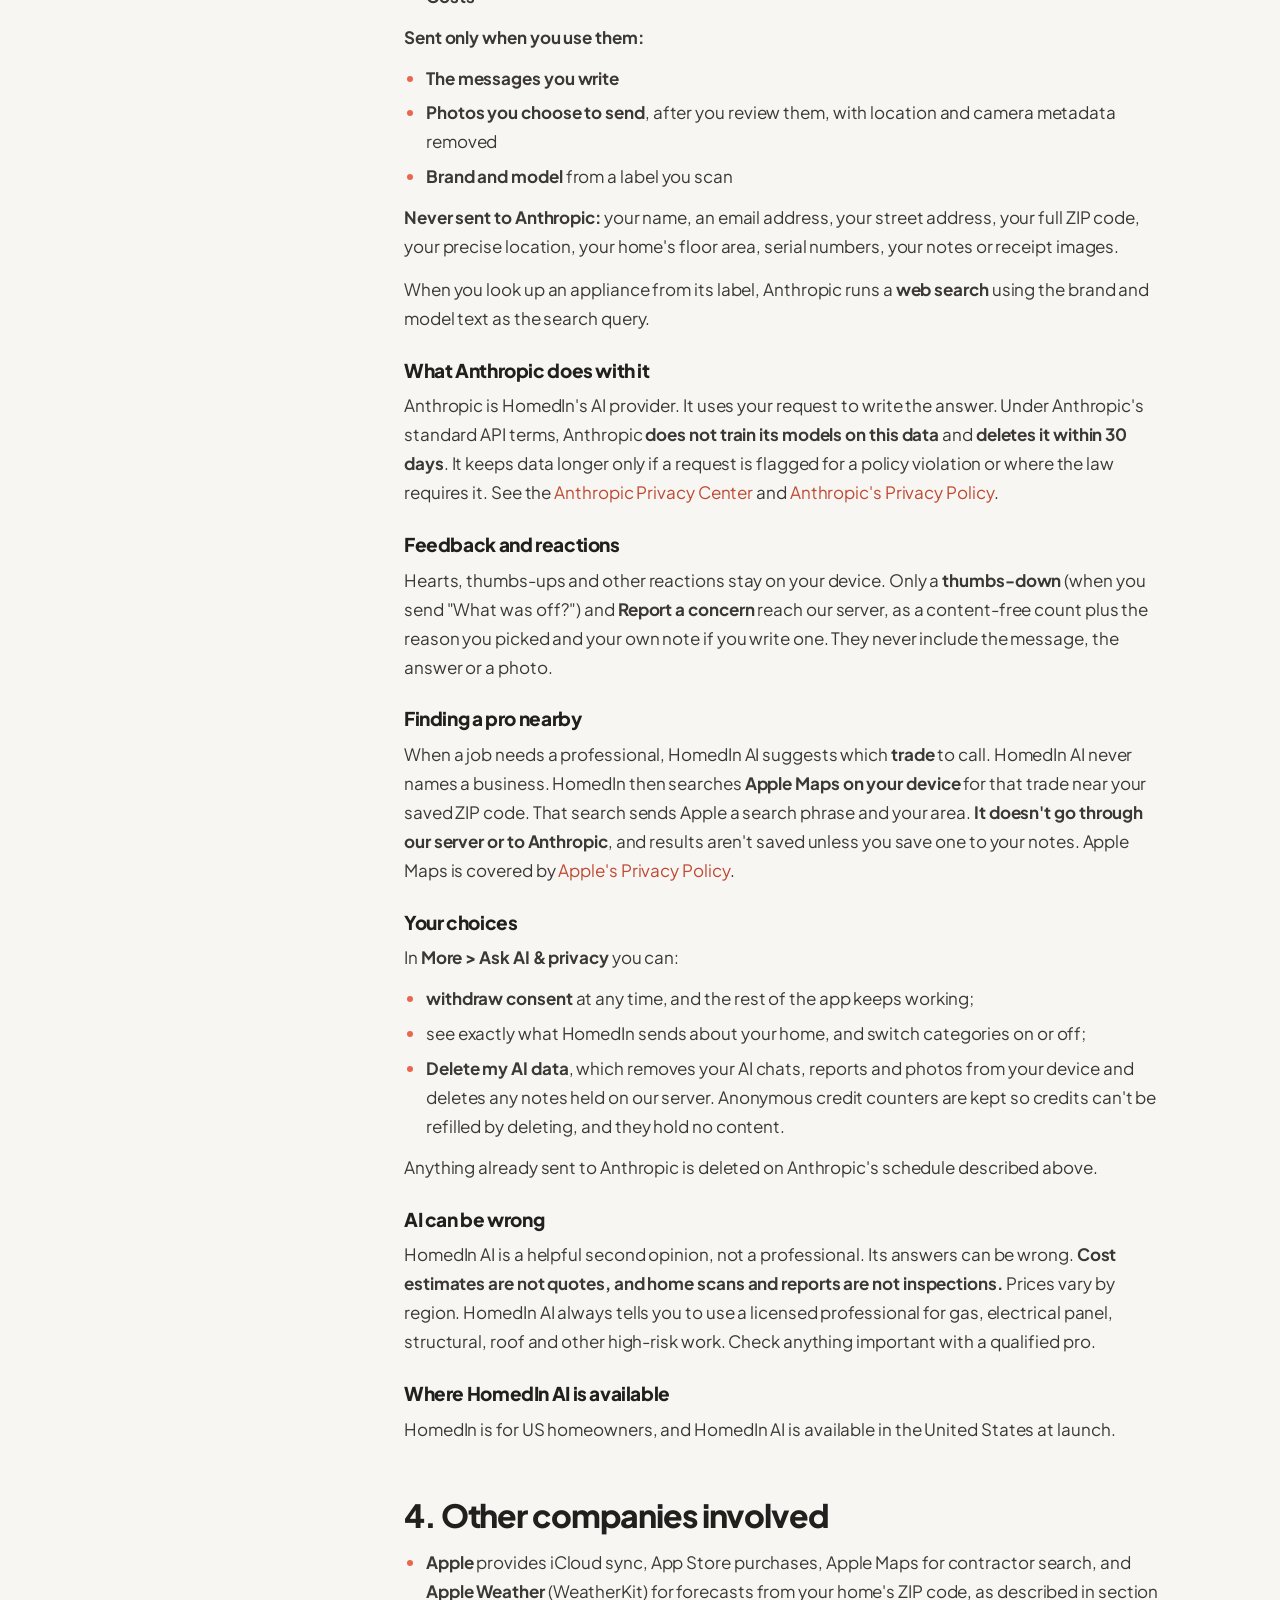
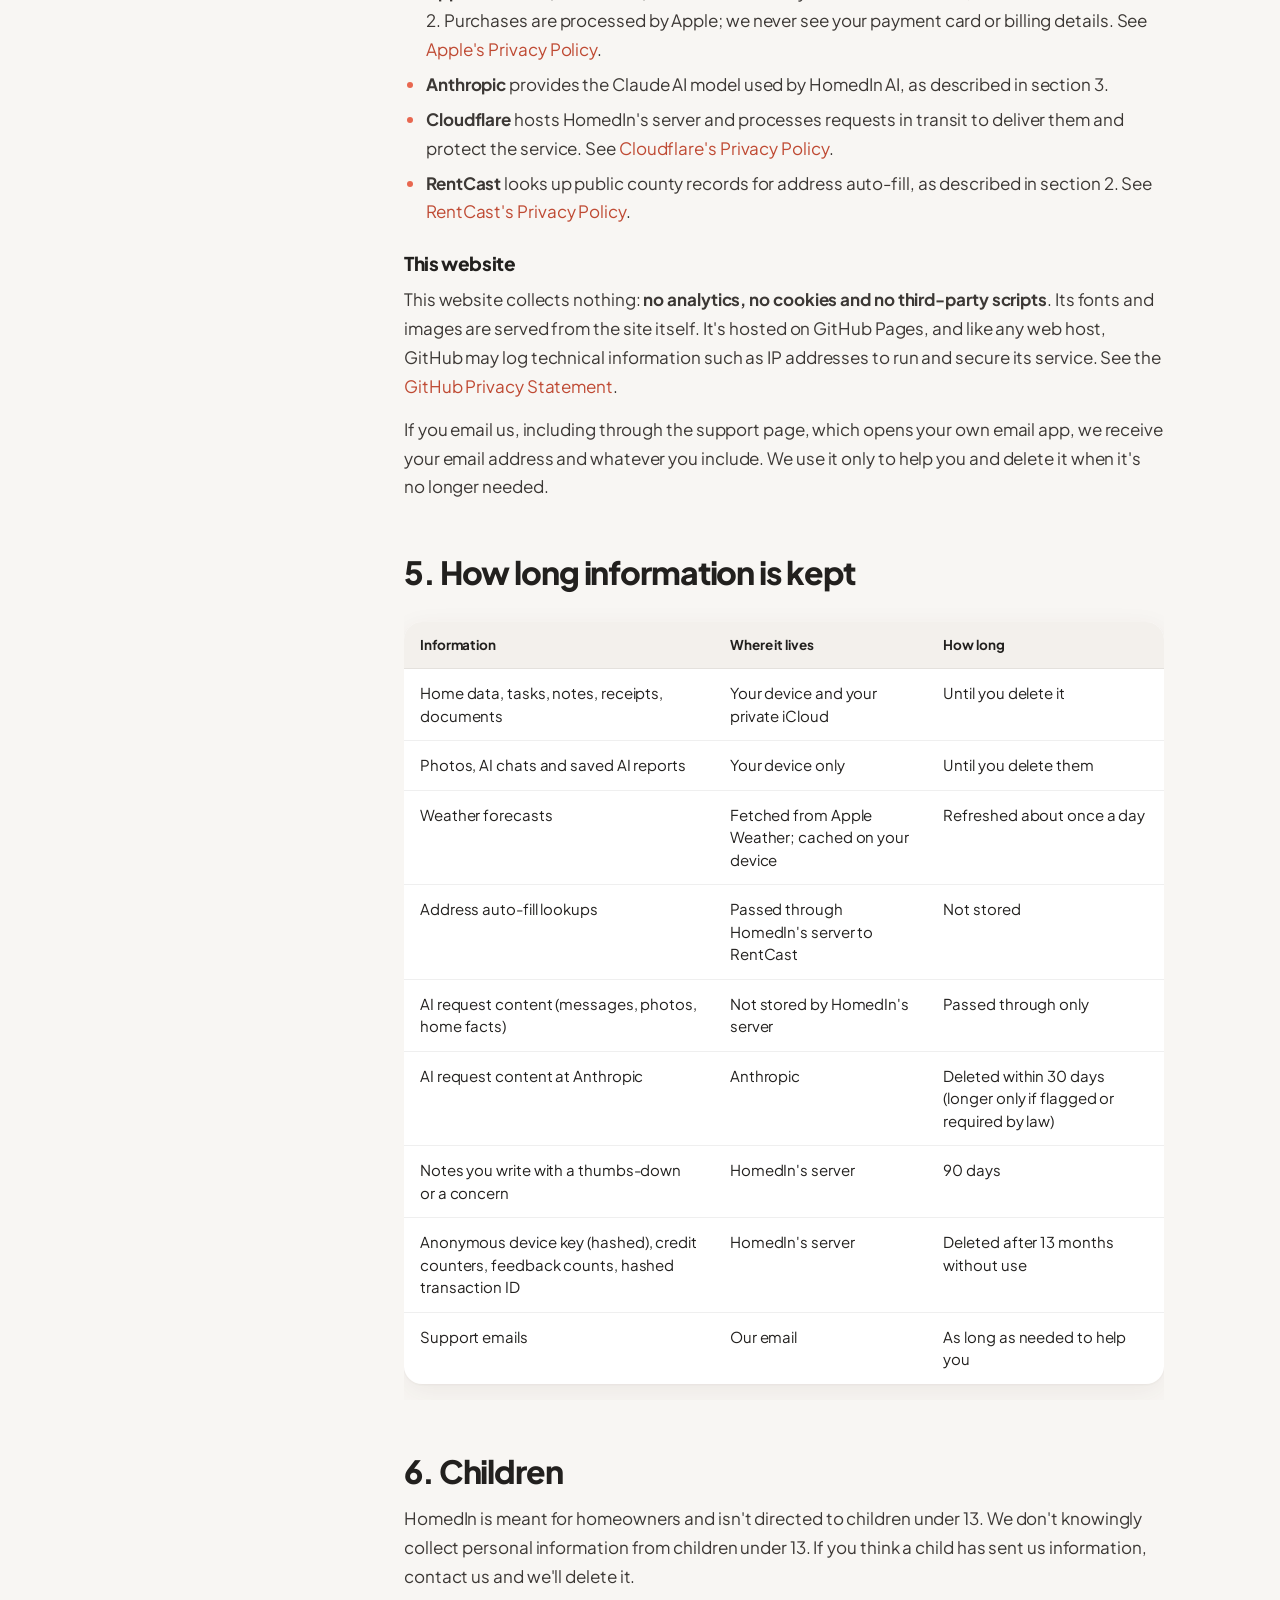
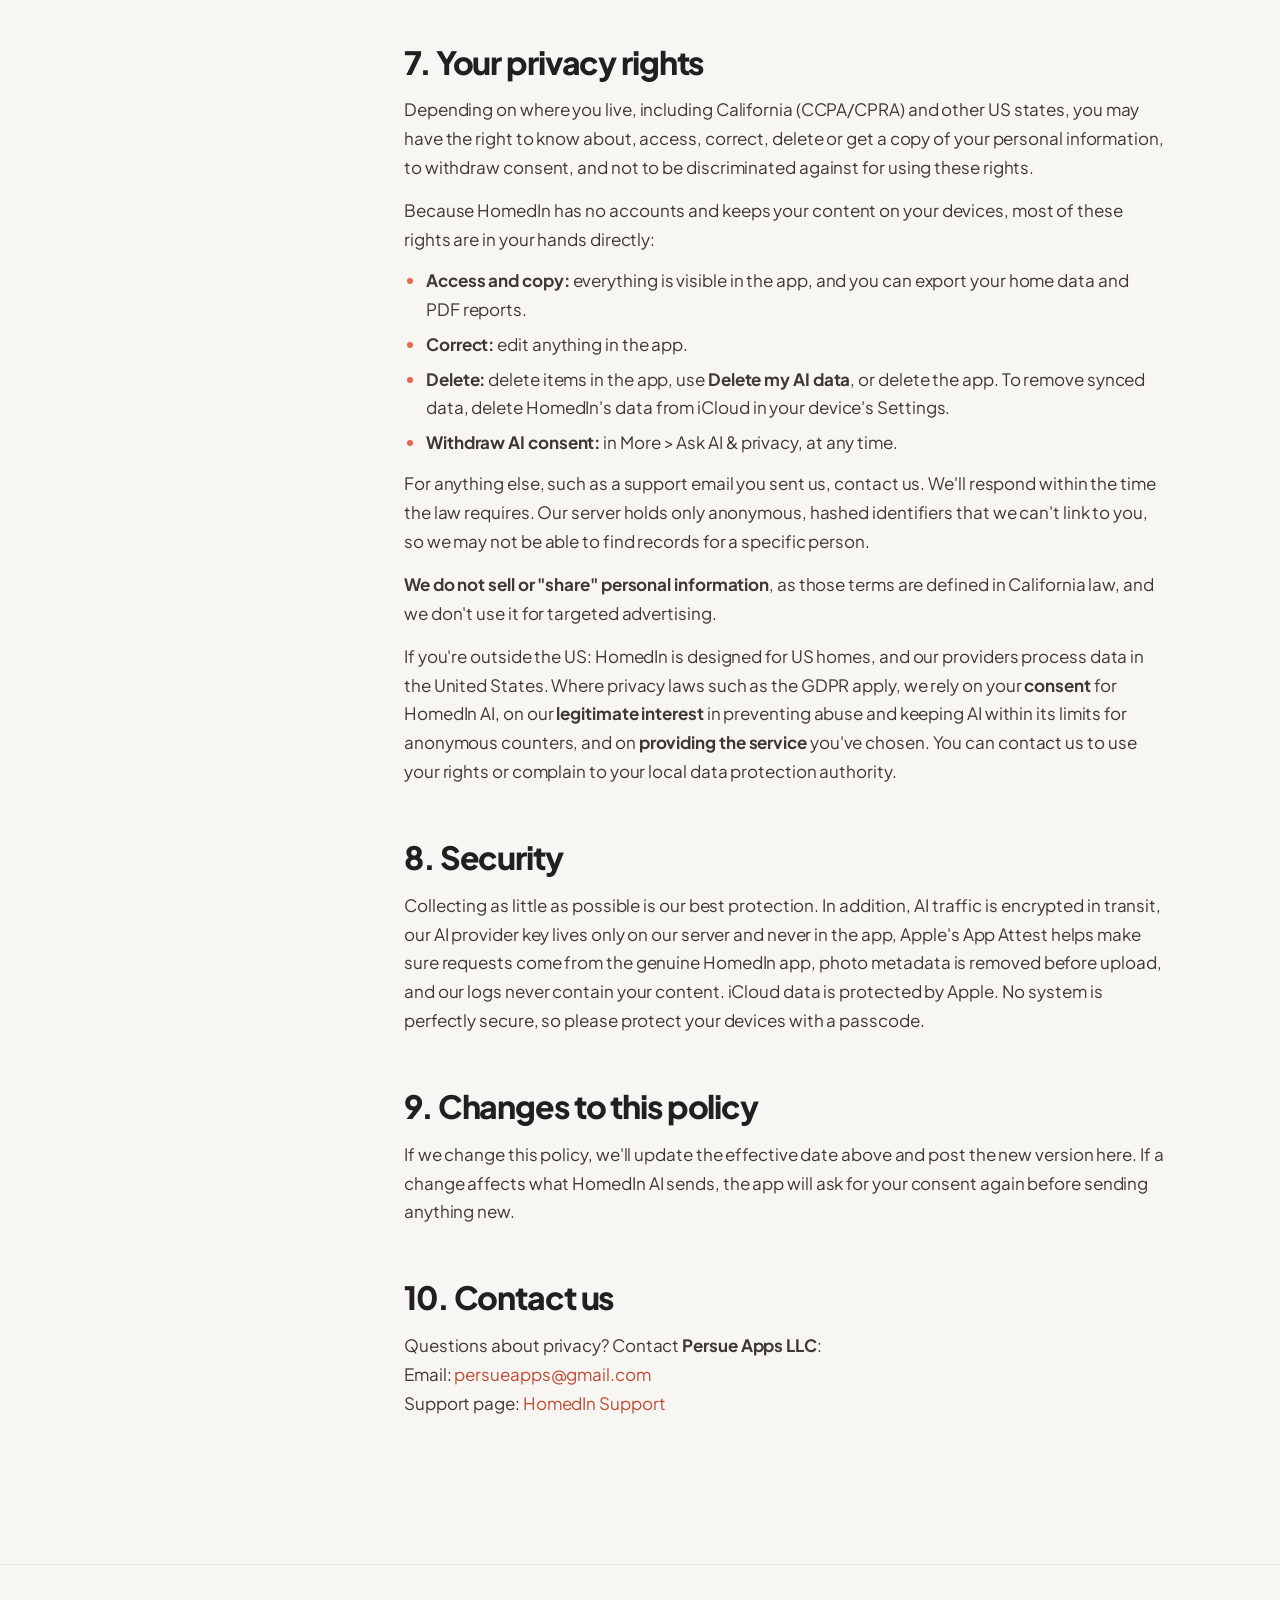
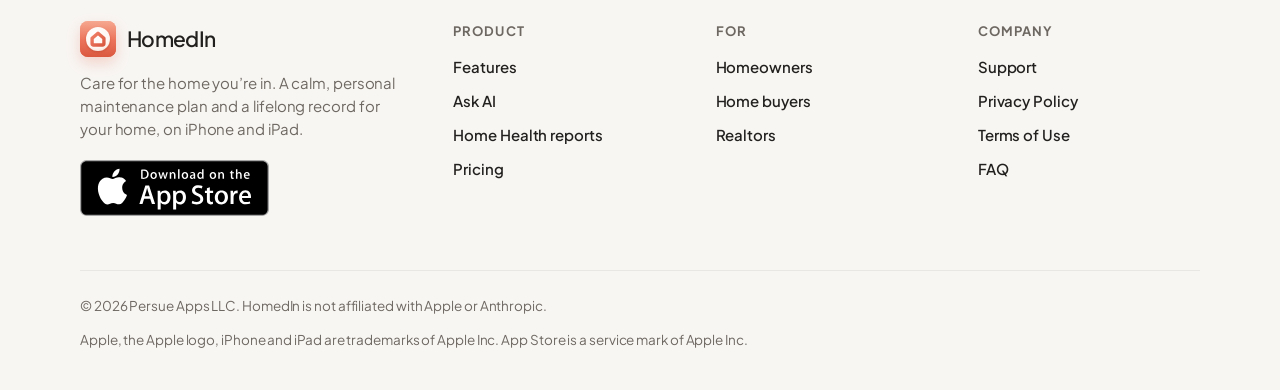
==== commit 4bbfe1b1: "Align the privacy policy with the 2.0 App Store privacy label" ====
--- a/privacy.html
+++ b/privacy.html
@@ -50,7 +50,7 @@
     <div class="glance" aria-label="Privacy at a glance">
       <div class="g reveal"><div class="ic t-peach"><svg width="20" height="20" viewBox="0 0 24 24" fill="none" stroke="currentColor" stroke-width="2.2" stroke-linecap="round" stroke-linejoin="round" aria-hidden="true"><rect x="6.5" y="2.5" width="11" height="19" rx="3"/><path d="M10.5 18.5h3"/></svg></div><b>No account needed</b><span>No sign-up, no email, no login. Just you and your home.</span></div>
       <div class="g reveal"><div class="ic t-sky"><svg width="20" height="20" viewBox="0 0 24 24" fill="none" stroke="currentColor" stroke-width="2.2" stroke-linecap="round" stroke-linejoin="round" aria-hidden="true"><path d="M7 18.5h10a4 4 0 0 0 .6-7.95A6 6 0 0 0 6.2 10 4.25 4.25 0 0 0 7 18.5z"/></svg></div><b>On your device &amp; iCloud</b><span>Home data stays on your devices and syncs through your private iCloud. We can’t see it.</span></div>
-      <div class="g reveal"><div class="ic t-sage"><svg width="20" height="20" viewBox="0 0 24 24" fill="none" stroke="currentColor" stroke-width="2.2" stroke-linecap="round" stroke-linejoin="round" aria-hidden="true"><path d="M5 12.5l4.2 4.2L19 7"/></svg></div><b>No analytics or tracking</b><span>No third-party SDKs, no ads, no data selling.</span></div>
+      <div class="g reveal"><div class="ic t-sage"><svg width="20" height="20" viewBox="0 0 24 24" fill="none" stroke="currentColor" stroke-width="2.2" stroke-linecap="round" stroke-linejoin="round" aria-hidden="true"><path d="M5 12.5l4.2 4.2L19 7"/></svg></div><b>No ads or tracking</b><span>Nothing is linked to you. No third-party SDKs. The only analytics are anonymous thumbs-down counts.</span></div>
       <div class="g reveal"><div class="ic t-butter"><svg width="20" height="20" viewBox="0 0 24 24" fill="none" stroke="currentColor" stroke-width="2.2" stroke-linecap="round" stroke-linejoin="round" aria-hidden="true"><path d="M12 3l7.5 3v5.5c0 4.6-3.2 8.3-7.5 9.5-4.3-1.2-7.5-4.9-7.5-9.5V6z"/><path d="M9 12l2.2 2.2L15.5 10"/></svg></div><b>Our server keeps no content</b><span>No messages, photos or home facts. No content logs.</span></div>
       <div class="g reveal"><div class="ic t-iris"><svg width="20" height="20" viewBox="0 0 24 24" fill="none" stroke="currentColor" stroke-width="2.2" stroke-linecap="round" stroke-linejoin="round" aria-hidden="true"><path d="M6 16V11a6 6 0 0 1 12 0v5l1.5 2h-15z"/><path d="M10 20.5a2 2 0 0 0 4 0"/></svg></div><b>AI is optional and asks first</b><span>Nothing is sent to AI until you tap Allow. You can turn it off any time.</span></div>
       <div class="g reveal"><div class="ic t-iris"><svg width="20" height="20" viewBox="0 0 24 24" fill="none" stroke="currentColor" stroke-width="2.2" stroke-linecap="round" stroke-linejoin="round" aria-hidden="true"><path d="M3 3l18 18"/><path d="M10.6 5.1A10 10 0 0 1 12 5c5.5 0 9 7 9 7a16 16 0 0 1-3.2 4.1M6.6 6.6C4.1 8.2 3 12 3 12s3.5 7 9 7a9 9 0 0 0 4.4-1.1"/><path d="M9.9 9.9a3 3 0 0 0 4.2 4.2"/></svg></div><b>Only what’s needed</b><span>AI never gets your name, street address or exact location. Photo GPS data is removed.</span></div>
@@ -60,22 +60,72 @@
   </div>
 </section>
 <div class="wrap legal">
-  <nav class="toc" aria-label="On this page"><h2>On this page</h2><ol><li><a href="#who">Who we are</a></li><li><a href="#keeps">What HomedIn keeps</a></li><li><a href="#ai">HomedIn AI</a></li><li><a href="#others">Other companies &amp; this site</a></li><li><a href="#retention">Retention</a></li><li><a href="#children">Children</a></li><li><a href="#rights">Your rights</a></li><li><a href="#security">Security</a></li><li><a href="#changes">Changes</a></li><li><a href="#contact">Contact us</a></li></ol></nav>
+  <nav class="toc" aria-label="On this page"><h2>On this page</h2><ol><li><a href="#who">Who we are</a></li><li><a href="#keeps">What HomedIn keeps</a></li><li><a href="#label">App Store privacy label</a></li><li><a href="#ai">HomedIn AI</a></li><li><a href="#others">Other companies &amp; this site</a></li><li><a href="#retention">Retention</a></li><li><a href="#children">Children</a></li><li><a href="#rights">Your rights</a></li><li><a href="#security">Security</a></li><li><a href="#changes">Changes</a></li><li><a href="#contact">Contact us</a></li></ol></nav>
   <article class="prose">
     <!-- NOT LEGAL ADVICE. Drafted from the app's source facts: HOMEDIN-RELAUNCH-CHECKLIST.md, AI-FEATURE-PLAN.md (commit 0da64fd, section 13.6 "What the privacy policy must say") and PrivacyInfo.xcprivacy. Have it reviewed by a qualified attorney before publishing, and keep it identical in substance to the in-app consent text, the App Privacy answers and the privacy manifest. -->
 
 <p>HomedIn is a home maintenance app for iPhone and iPad, made by <strong>Persue Apps LLC</strong> ("we", "us"). This policy explains what happens to your information when you use the HomedIn app and this website.</p>
-<p>The short version: HomedIn was built to know a lot about your home and very little about you. There's no account and no analytics. Your home data lives on your devices and in your own private iCloud, which we can't read. HomedIn AI is optional, asks your permission first, and our server keeps none of your content.</p>
+<p>The short version: HomedIn was built to know a lot about your home and very little about you. There's no account, no ads and no tracking, and nothing is linked to you. Your home data lives on your devices and in your own private iCloud, which we can't read. HomedIn AI is optional, asks your permission first, and our server keeps none of your content. The only analytics we collect are anonymous thumbs-down and concern counts, with no message content.</p>
     <section id="who" aria-labelledby="who-h"><h2 id="who-h">1. Who we are</h2>
 <p>HomedIn is published by Persue Apps LLC, which is responsible for the app and this website. You can reach us using the details in <a href="#contact">Contact us</a>.</p>
 <p>This policy covers the HomedIn app (including its widgets) and the HomedIn website. It doesn't cover Apple, Anthropic, Cloudflare or RentCast, whose services the app relies on. Their own privacy policies apply to them, and we link to them below.</p></section>
 <section id="keeps" aria-labelledby="keeps-h"><h2 id="keeps-h">2. What HomedIn keeps</h2>
-<h3>No account, no analytics, no tracking</h3>
+<h3>No account, no tracking</h3>
 <ul>
 <li>HomedIn has <strong>no accounts</strong>. We don't ask for your name, email address or phone number to use the app.</li>
-<li>HomedIn has <strong>no analytics</strong> and contains <strong>no third-party SDKs</strong>. It uses Apple frameworks only.</li>
-<li>There's no advertising. We don't track you across other companies' apps or websites, and we don't sell or share your personal information.</li>
-</ul>
+<li>HomedIn contains <strong>no third-party SDKs</strong>. It uses Apple frameworks only. There's no advertising, and we don't track you across other companies' apps or websites, or sell or share your personal information.</li>
+<li>We don't use third-party analytics. The only analytics we collect are <strong>anonymous counts</strong> of thumbs-downs and reported concerns, with no message content, so we can see what isn't working. They aren't linked to you and aren't used for tracking.</li>
+</ul>
+<h3 id="label">App Store privacy label at a glance</h3>
+<p>Nothing in this list is linked to you, and none of it is used for tracking. These are the same answers we give Apple on the App Store.</p>
+<div class="table-scroll"><table>
+<thead>
+<tr>
+<th>Data type</th>
+<th>Purpose</th>
+<th>What it is</th>
+</tr>
+</thead>
+<tbody>
+<tr>
+<td>Photos or Videos</td>
+<td>App Functionality</td>
+<td>Photos you choose to send to Ask AI, with location and camera metadata removed</td>
+</tr>
+<tr>
+<td>Other User Content</td>
+<td>App Functionality</td>
+<td>The messages you write, home facts sent with a question, and any note you add to a thumbs-down or a concern</td>
+</tr>
+<tr>
+<td>Coarse Location</td>
+<td>App Functionality</td>
+<td>The first three digits of your ZIP code and your state, sent with AI questions so answers fit your area</td>
+</tr>
+<tr>
+<td>Physical Address</td>
+<td>App Functionality</td>
+<td>Your street address, only if you use <strong>Fill in from public records</strong>, sent to our server and RentCast to look up public county records. It isn't stored.</td>
+</tr>
+<tr>
+<td>Device ID</td>
+<td>App Functionality</td>
+<td>An anonymous, hashed device key, so monthly AI allowances work and abuse is limited</td>
+</tr>
+<tr>
+<td>Purchase History</td>
+<td>App Functionality</td>
+<td>A hash of the App Store transaction ID, so your HomedIn+ allowance follows your purchase across devices</td>
+</tr>
+<tr>
+<td>Product Interaction</td>
+<td>Analytics</td>
+<td>Counts of thumbs-downs and reported concerns, with no content</td>
+</tr>
+</tbody>
+</table></div>
+<p><strong>Not collected:</strong> your name, email, phone, precise location, contacts, health or financial information, browsing or search history, diagnostics, and other identifiers.</p>
+
 <h3>Your home data stays on your device and in your iCloud</h3>
 <p>To build your plan, you tell HomedIn about your home: things like the ZIP code, the year it was built, roof and foundation type, exterior, systems and appliances. As you use the app, you add tasks, notes, receipts and documents.</p>
 <ul>
@@ -87,9 +137,9 @@
 <p>HomedIn AI uses a small HomedIn server (a "proxy") to reach the AI provider. <strong>The server keeps no content: no messages, no photos, no home facts and no content logs.</strong> Its technical logs record only things like the route, status, response time and error codes, never what you sent.</p>
 <p>With no name or email attached, the server does keep:</p>
 <ul>
-<li>an <strong>anonymous device key</strong> (stored only as a hash) and <strong>AI credit counters</strong>, so monthly allowances work;</li>
-<li>for subscribers, a <strong>hash of the App Store transaction ID</strong>, so your allowance follows your purchase across devices;</li>
-<li><strong>counts</strong> of thumbs-down ratings and reported concerns;</li>
+<li>an <strong>anonymous device key</strong> (a hashed Device ID, using Apple's App Attest) and <strong>AI credit counters</strong>, so monthly allowances work and abuse is limited;</li>
+<li>for subscribers, a <strong>hash of the App Store transaction ID</strong>, so your HomedIn+ allowance follows your purchase across devices;</li>
+<li><strong>counts</strong> of thumbs-down ratings and reported concerns, with no message content — the only analytics we collect, and they aren't linked to you or used for tracking;</li>
 <li><strong>your own note</strong>, only if you choose to write one when you give a thumbs-down or report a concern.</li>
 </ul>
 <p>Notes are deleted after <strong>90 days</strong>. Counters for a device that hasn't used HomedIn AI are deleted after <strong>13 months</strong>.</p>
@@ -98,7 +148,7 @@
 <h3>Weather forecasts</h3>
 <p>To show a local forecast, HomedIn sends your home's <strong>ZIP code</strong> to <strong>Apple Weather</strong> (WeatherKit) about once a day. Only the <strong>ZIP centroid</strong> (the geographic center of that ZIP code) is used — not your street address, precise location or GPS. HomedIn doesn't ask for location permission. Forecast data comes from Apple under <a href="https://www.apple.com/legal/privacy/" rel="noopener">Apple's Privacy Policy</a> and Apple Weather terms.</p>
 <h3>Address auto-fill</h3>
-<p><strong>Sent if you leave it on.</strong> For address auto-fill, your address goes to our server and <strong>RentCast</strong> to look up public county records. It isn't stored.</p></section>
+<p><strong>Sent if you leave it on.</strong> For address auto-fill (<strong>Fill in from public records</strong>), your address goes to our server and <strong>RentCast</strong> to look up public county records. It isn't stored.</p></section>
 <section id="ai" aria-labelledby="ai-h"><h2 id="ai-h">3. HomedIn AI</h2>
 <p>HomedIn AI lets you ask questions about your home, get photo cost estimates and remodel ideas, check a quote, identify an appliance from its label, find the right kind of pro, and receive AI home scans and seasonal and yearly reports. It's powered by <strong>Claude</strong>, an AI model made by <strong>Anthropic</strong>.</p>
 <div class="callout iris">
